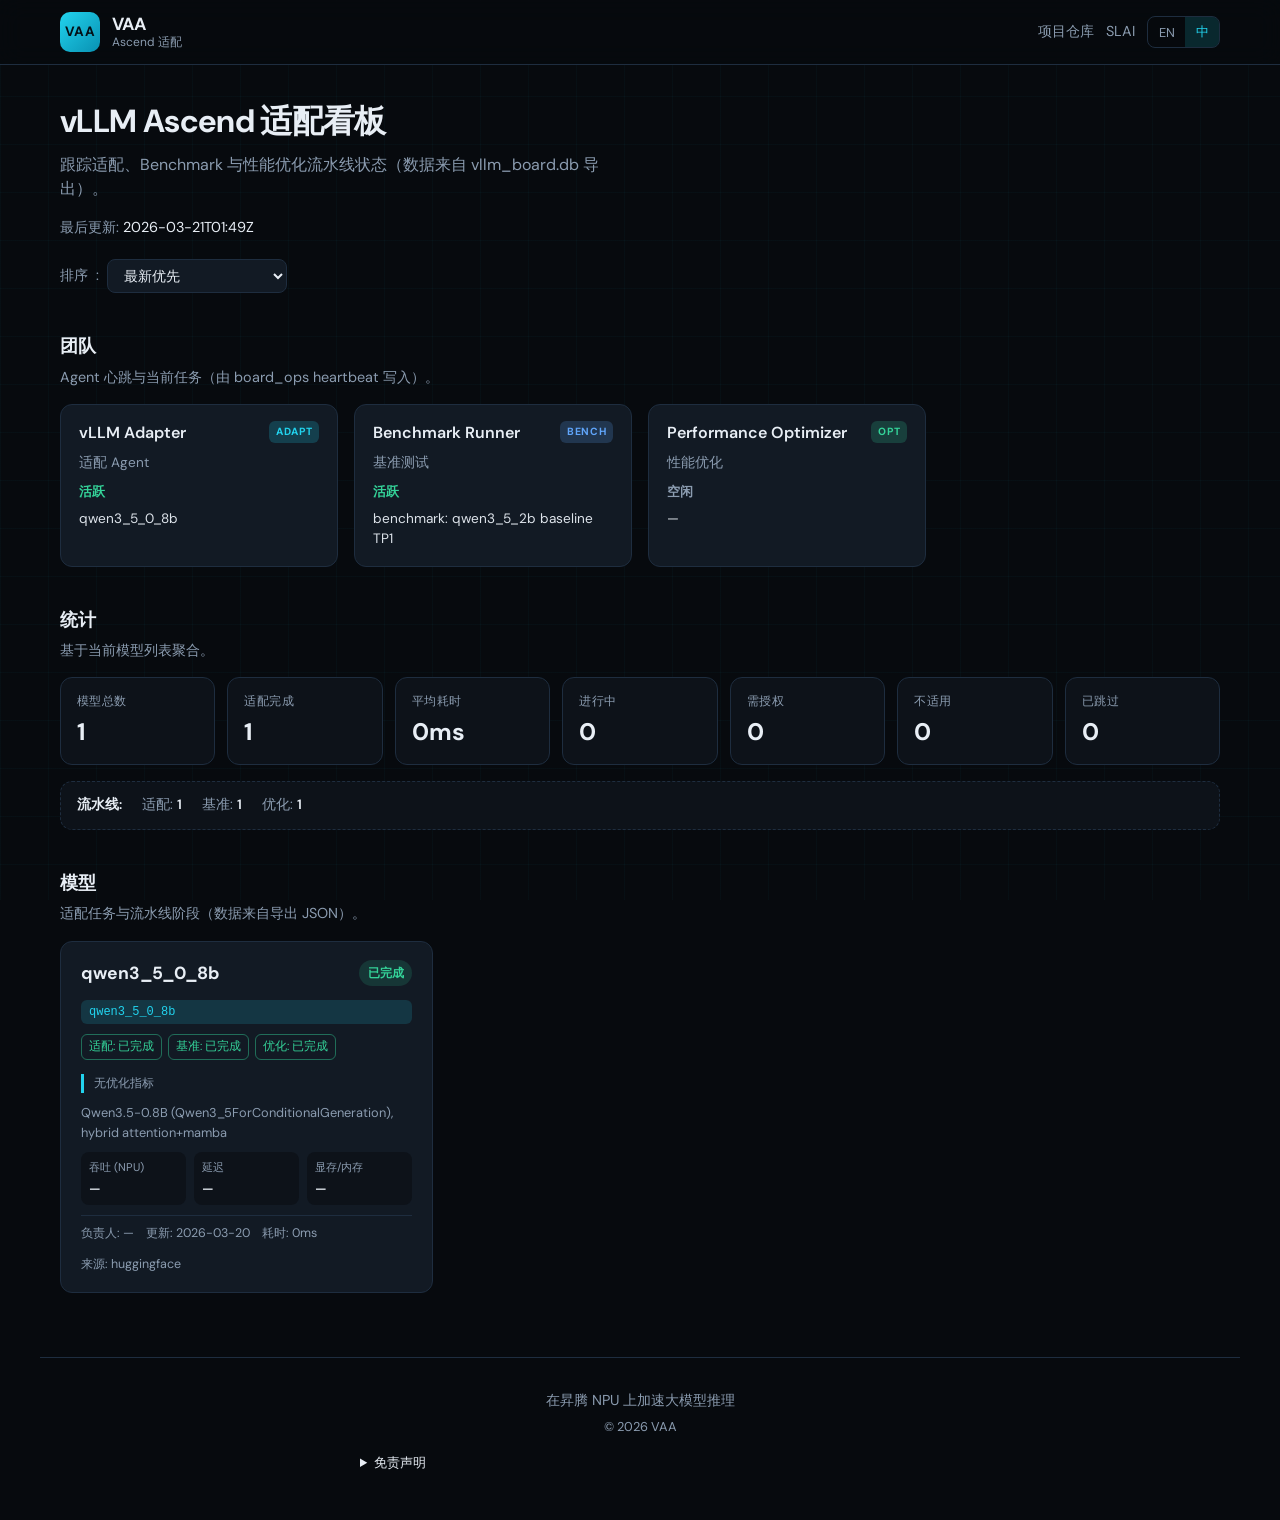
==== index.html @ a33df918 "Initial vllm-ascend-adapt-dashboard (GitHub Pages ready) Made-with: Cursor" ====
<!DOCTYPE html>
<html lang="zh-CN">
<head>
  <meta charset="UTF-8" />
  <meta name="viewport" content="width=device-width, initial-scale=1" />
  <title>VAA — vLLM Ascend Adaptation Board</title>
  <link rel="preconnect" href="https://fonts.googleapis.com" />
  <link rel="preconnect" href="https://fonts.gstatic.com" crossorigin />
  <link href="https://fonts.googleapis.com/css2?family=DM+Sans:ital,opsz,wght@0,9..40,400;0,9..40,600;0,9..40,700;1,9..40,400&display=swap" rel="stylesheet" />
  <link rel="stylesheet" href="css/dashboard.css" />
</head>
<body>
  <div class="bg-grid" aria-hidden="true"></div>
  <header class="site-header">
    <div class="header-inner">
      <a class="brand" href="#">
        <span class="brand-mark">VAA</span>
        <span class="brand-text">
          <span class="brand-title" data-i18n="brandTitle">VAA</span>
          <span class="brand-sub" data-i18n="brandSub">Ascend Adaptation</span>
        </span>
      </a>
      <nav class="nav">
        <a id="linkProject" class="nav-link" href="#" target="_blank" rel="noopener" data-i18n="officialWebsite">项目仓库</a>
        <a id="linkReference" class="nav-link" href="https://chongweiliu.github.io/slai-ascend-auto-adapt/dashboard/" target="_blank" rel="noopener">SLAI</a>
        <div class="lang-toggle" role="group" aria-label="Language">
          <button type="button" class="lang-btn" data-lang="en">EN</button>
          <button type="button" class="lang-btn active" data-lang="zh">中</button>
        </div>
      </nav>
    </div>
  </header>

  <main class="main">
    <section class="hero">
      <h1 data-i18n="headerTitle">vLLM Ascend 适配看板</h1>
      <p class="hero-desc" data-i18n="headerDesc">跟踪适配、Benchmark 与性能优化流水线状态（数据来自 vllm_board.db 导出）。</p>
      <p class="meta-line">
        <span data-i18n="lastUpdated">最后更新</span>:
        <time id="lastUpdated">—</time>
      </p>
      <div class="toolbar">
        <label class="sort-label">
          <span data-i18n="sortLabel">排序</span>:
          <select id="sortSelect" class="sort-select">
            <option value="newest" data-i18n="sortNewestFirst">最新优先</option>
            <option value="oldest" data-i18n="sortOldestFirst">最旧优先</option>
            <option value="nameAz" data-i18n="sortNameAz">名称 A–Z</option>
            <option value="nameZa" data-i18n="sortNameZa">名称 Z–A</option>
            <option value="status" data-i18n="sortByStatus">按适配状态</option>
            <option value="durLong" data-i18n="sortDurationLongest">耗时最长</option>
            <option value="durShort" data-i18n="sortDurationShortest">耗时最短</option>
          </select>
        </label>
      </div>
    </section>

    <section class="panel" aria-labelledby="teamTitle">
      <h2 id="teamTitle" data-i18n="teamTitle">团队</h2>
      <p class="panel-desc" data-i18n="teamDesc">Agent 心跳与当前任务（由 board_ops heartbeat 写入）。</p>
      <div id="teamGrid" class="team-grid"></div>
      <p id="noAgents" class="empty-hint hidden" data-i18n="noActiveAgents">暂无 Agent 记录</p>
    </section>

    <section class="panel" aria-labelledby="statsTitle">
      <h2 id="statsTitle" data-i18n="statsTitle">统计</h2>
      <p class="panel-desc" data-i18n="statsDesc">基于当前模型列表聚合。</p>
      <div id="statsGrid" class="stats-grid"></div>
      <div class="legend" id="pipelineLegend"></div>
    </section>

    <section class="panel models-section" aria-labelledby="modelsTitle">
      <h2 id="modelsTitle" data-i18n="modelsHeading">模型</h2>
      <p class="panel-desc" data-i18n="modelsDesc">适配任务与流水线阶段（数据来自导出 JSON）。</p>
      <div id="modelsGrid" class="models-grid"></div>
      <p id="loading" class="loading" data-i18n="loading">加载中…</p>
      <p id="noResults" class="empty-hint hidden" data-i18n="noResults">无模型数据</p>
      <div id="pager" class="pager hidden">
        <button type="button" id="prevPage" class="btn-ghost" data-i18n="prevPage">上一页</button>
        <span id="pageIndicator" class="page-indicator">1 / 1</span>
        <button type="button" id="nextPage" class="btn-ghost" data-i18n="nextPage">下一页</button>
      </div>
    </section>
  </main>

  <footer class="site-footer">
    <p class="footer-tagline" data-i18n="footerTagline">在昇腾 NPU 上加速大模型推理</p>
    <p class="footer-copy">© <span id="year"></span> VAA</p>
    <details class="disclaimer">
      <summary data-i18n="disclaimerTitle">免责声明</summary>
      <p data-i18n="disclaimer">本看板为开发协作状态展示，指标与日志请以实际评测与仓库文档为准。</p>
    </details>
  </footer>

  <script src="js/dashboard.js" type="module"></script>
</body>
</html>
---- css/dashboard.css ----
/* VAA Dashboard — inspired by SLAI Ascend board, dark Ascend-friendly theme */
:root {
  --bg: #070a0e;
  --bg-elevated: #0d1219;
  --surface: #121a24;
  --border: #1e2d3f;
  --text: #e8eef5;
  --muted: #8b9cb0;
  --accent: #22d3ee;
  --accent-dim: rgba(34, 211, 238, 0.15);
  --success: #34d399;
  --warning: #fbbf24;
  --danger: #f87171;
  --info: #60a5fa;
  --radius: 12px;
  --font: "DM Sans", system-ui, -apple-system, sans-serif;
}

*,
*::before,
*::after {
  box-sizing: border-box;
}

html {
  scroll-behavior: smooth;
}

body {
  margin: 0;
  min-height: 100vh;
  font-family: var(--font);
  background: var(--bg);
  color: var(--text);
  line-height: 1.5;
}

.bg-grid {
  position: fixed;
  inset: 0;
  background-image:
    linear-gradient(rgba(34, 211, 238, 0.03) 1px, transparent 1px),
    linear-gradient(90deg, rgba(34, 211, 238, 0.03) 1px, transparent 1px);
  background-size: 48px 48px;
  pointer-events: none;
  z-index: 0;
}

.site-header {
  position: sticky;
  top: 0;
  z-index: 20;
  border-bottom: 1px solid var(--border);
  background: rgba(7, 10, 14, 0.85);
  backdrop-filter: blur(12px);
}

.header-inner {
  max-width: 1200px;
  margin: 0 auto;
  padding: 0.75rem 1.25rem;
  display: flex;
  align-items: center;
  justify-content: space-between;
  gap: 1rem;
}

.brand {
  display: flex;
  align-items: center;
  gap: 0.75rem;
  text-decoration: none;
  color: inherit;
}

.brand-mark {
  display: flex;
  align-items: center;
  justify-content: center;
  width: 40px;
  height: 40px;
  border-radius: 10px;
  background: linear-gradient(135deg, var(--accent), #0891b2);
  color: #041016;
  font-weight: 700;
  font-size: 0.85rem;
  letter-spacing: 0.04em;
}

.brand-text {
  display: flex;
  flex-direction: column;
  line-height: 1.2;
}

.brand-title {
  font-weight: 700;
  font-size: 1.1rem;
}

.brand-sub {
  font-size: 0.75rem;
  color: var(--muted);
}

.nav {
  display: flex;
  align-items: center;
  gap: 0.75rem;
  flex-wrap: wrap;
}

.nav-link {
  color: var(--muted);
  text-decoration: none;
  font-size: 0.9rem;
  transition: color 0.15s;
}

.nav-link:hover {
  color: var(--accent);
}

.lang-toggle {
  display: inline-flex;
  border: 1px solid var(--border);
  border-radius: 8px;
  overflow: hidden;
}

.lang-btn {
  background: transparent;
  border: none;
  color: var(--muted);
  padding: 0.35rem 0.65rem;
  font-family: inherit;
  font-size: 0.8rem;
  cursor: pointer;
  transition: background 0.15s, color 0.15s;
}

.lang-btn:hover {
  color: var(--text);
}

.lang-btn.active {
  background: var(--accent-dim);
  color: var(--accent);
}

.main {
  position: relative;
  z-index: 1;
  max-width: 1200px;
  margin: 0 auto;
  padding: 2rem 1.25rem 4rem;
}

.hero h1 {
  margin: 0 0 0.5rem;
  font-size: clamp(1.5rem, 4vw, 2rem);
  font-weight: 700;
  letter-spacing: -0.02em;
}

.hero-desc {
  margin: 0 0 1rem;
  color: var(--muted);
  max-width: 52ch;
}

.meta-line {
  margin: 0 0 1.25rem;
  font-size: 0.9rem;
  color: var(--muted);
}

.meta-line time {
  color: var(--text);
}

.toolbar {
  display: flex;
  flex-wrap: wrap;
  gap: 1rem;
  align-items: center;
}

.sort-label {
  display: inline-flex;
  align-items: center;
  gap: 0.5rem;
  font-size: 0.9rem;
  color: var(--muted);
}

.sort-select {
  background: var(--surface);
  border: 1px solid var(--border);
  color: var(--text);
  padding: 0.4rem 0.75rem;
  border-radius: 8px;
  font-family: inherit;
  font-size: 0.9rem;
  min-width: 180px;
}

.panel {
  margin-top: 2.5rem;
}

.panel h2 {
  margin: 0 0 0.35rem;
  font-size: 1.15rem;
}

.panel-desc {
  margin: 0 0 1rem;
  font-size: 0.9rem;
  color: var(--muted);
}

.team-grid {
  display: grid;
  grid-template-columns: repeat(auto-fill, minmax(240px, 1fr));
  gap: 1rem;
}

.agent-card {
  background: var(--surface);
  border: 1px solid var(--border);
  border-radius: var(--radius);
  padding: 1rem 1.1rem;
  display: flex;
  flex-direction: column;
  gap: 0.5rem;
}

.agent-head {
  display: flex;
  align-items: flex-start;
  justify-content: space-between;
  gap: 0.5rem;
}

.agent-name {
  font-weight: 600;
  font-size: 1rem;
}

.badge {
  font-size: 0.65rem;
  font-weight: 700;
  letter-spacing: 0.06em;
  padding: 0.2rem 0.45rem;
  border-radius: 6px;
  text-transform: uppercase;
}

.badge-primary {
  background: rgba(34, 211, 238, 0.2);
  color: var(--accent);
}
.badge-info {
  background: rgba(96, 165, 250, 0.2);
  color: var(--info);
}
.badge-success {
  background: rgba(52, 211, 153, 0.2);
  color: var(--success);
}
.badge-warning {
  background: rgba(251, 191, 36, 0.2);
  color: var(--warning);
}
.badge-muted {
  background: rgba(139, 156, 176, 0.15);
  color: var(--muted);
}

.agent-role {
  font-size: 0.85rem;
  color: var(--muted);
}

.agent-status {
  font-size: 0.8rem;
  font-weight: 600;
}

.agent-status.active {
  color: var(--success);
}
.agent-status.idle {
  color: var(--muted);
}
.agent-status.offline {
  color: var(--danger);
}

.agent-task {
  font-size: 0.85rem;
  color: var(--text);
  word-break: break-word;
  opacity: 0.95;
}

.stats-grid {
  display: grid;
  grid-template-columns: repeat(auto-fill, minmax(140px, 1fr));
  gap: 0.75rem;
}

.stat-card {
  background: var(--bg-elevated);
  border: 1px solid var(--border);
  border-radius: var(--radius);
  padding: 0.85rem 1rem;
}

.stat-label {
  font-size: 0.75rem;
  color: var(--muted);
  text-transform: uppercase;
  letter-spacing: 0.04em;
}

.stat-value {
  font-size: 1.5rem;
  font-weight: 700;
  margin-top: 0.25rem;
}

.legend {
  margin-top: 1rem;
  padding: 0.85rem 1rem;
  background: var(--bg-elevated);
  border: 1px dashed var(--border);
  border-radius: var(--radius);
  font-size: 0.85rem;
  color: var(--muted);
  display: flex;
  flex-wrap: wrap;
  gap: 0.75rem 1.25rem;
}

.legend span strong {
  color: var(--text);
  font-weight: 600;
}

.models-grid {
  display: grid;
  grid-template-columns: repeat(auto-fill, minmax(320px, 1fr));
  gap: 1.25rem;
}

.model-card {
  background: var(--surface);
  border: 1px solid var(--border);
  border-radius: var(--radius);
  padding: 1.15rem 1.25rem;
  display: flex;
  flex-direction: column;
  gap: 0.65rem;
  transition: border-color 0.2s, box-shadow 0.2s;
}

.model-card:hover {
  border-color: rgba(34, 211, 238, 0.35);
  box-shadow: 0 8px 32px rgba(0, 0, 0, 0.35);
}

.model-title-row {
  display: flex;
  align-items: flex-start;
  justify-content: space-between;
  gap: 0.75rem;
}

.model-title {
  font-size: 1.1rem;
  font-weight: 700;
  margin: 0;
  word-break: break-word;
}

.model-org {
  font-size: 0.8rem;
  color: var(--muted);
  margin: 0.15rem 0 0;
}

.path-pill {
  display: inline-block;
  font-size: 0.75rem;
  font-family: ui-monospace, SFMono-Regular, Menlo, monospace;
  color: var(--accent);
  background: var(--accent-dim);
  padding: 0.2rem 0.5rem;
  border-radius: 6px;
  max-width: 100%;
  overflow: hidden;
  text-overflow: ellipsis;
}

.status-row {
  display: flex;
  flex-wrap: wrap;
  gap: 0.5rem;
  align-items: center;
}

.status-pill {
  font-size: 0.75rem;
  font-weight: 600;
  padding: 0.25rem 0.55rem;
  border-radius: 999px;
  white-space: nowrap;
}

.status-pill.ok {
  background: rgba(52, 211, 153, 0.15);
  color: var(--success);
}

.status-pill.run {
  background: rgba(251, 191, 36, 0.15);
  color: var(--warning);
}

.status-pill.pend {
  background: rgba(96, 165, 250, 0.12);
  color: var(--info);
}

.status-pill.warn {
  background: rgba(248, 113, 113, 0.12);
  color: var(--danger);
}

.status-pill.muted {
  background: rgba(139, 156, 176, 0.12);
  color: var(--muted);
}

.pipeline-row {
  display: flex;
  flex-wrap: wrap;
  gap: 0.35rem;
  font-size: 0.72rem;
}

.pipe {
  padding: 0.2rem 0.45rem;
  border-radius: 6px;
  border: 1px solid var(--border);
  color: var(--muted);
}

.pipe.done {
  border-color: rgba(52, 211, 153, 0.45);
  color: var(--success);
}

.pipe.run {
  border-color: rgba(251, 191, 36, 0.55);
  color: var(--warning);
}

.pipe.skip {
  opacity: 0.65;
}

.metrics-grid {
  display: grid;
  grid-template-columns: repeat(3, 1fr);
  gap: 0.5rem;
  font-size: 0.8rem;
}

.metric {
  background: var(--bg-elevated);
  border-radius: 8px;
  padding: 0.45rem 0.5rem;
}

.metric-label {
  color: var(--muted);
  font-size: 0.7rem;
}

.metric-value {
  font-weight: 600;
  margin-top: 0.15rem;
}

.opt-block {
  font-size: 0.78rem;
  color: var(--muted);
  border-left: 3px solid var(--accent);
  padding-left: 0.6rem;
  margin-top: 0.25rem;
}

.opt-block strong {
  color: var(--text);
}

.error-box {
  font-size: 0.8rem;
  color: var(--danger);
  background: rgba(248, 113, 113, 0.08);
  border-radius: 8px;
  padding: 0.5rem 0.6rem;
}

.model-footer {
  display: flex;
  flex-wrap: wrap;
  gap: 0.75rem;
  font-size: 0.78rem;
  color: var(--muted);
  margin-top: auto;
  padding-top: 0.5rem;
  border-top: 1px solid var(--border);
}

.model-footer a {
  color: var(--accent);
  text-decoration: none;
}

.model-footer a:hover {
  text-decoration: underline;
}

.loading {
  text-align: center;
  color: var(--muted);
  padding: 2rem;
}

.empty-hint {
  text-align: center;
  color: var(--muted);
  padding: 1rem;
}

.hidden {
  display: none !important;
}

.pager {
  display: flex;
  align-items: center;
  justify-content: center;
  gap: 1rem;
  margin-top: 1.5rem;
}

.btn-ghost {
  background: var(--surface);
  border: 1px solid var(--border);
  color: var(--text);
  padding: 0.45rem 1rem;
  border-radius: 8px;
  font-family: inherit;
  cursor: pointer;
  font-size: 0.9rem;
}

.btn-ghost:hover:not(:disabled) {
  border-color: var(--accent);
  color: var(--accent);
}

.btn-ghost:disabled {
  opacity: 0.4;
  cursor: not-allowed;
}

.page-indicator {
  font-size: 0.9rem;
  color: var(--muted);
}

.site-footer {
  position: relative;
  z-index: 1;
  max-width: 1200px;
  margin: 0 auto;
  padding: 2rem 1.25rem 3rem;
  border-top: 1px solid var(--border);
  text-align: center;
}

.footer-tagline {
  margin: 0 0 0.35rem;
  color: var(--muted);
  font-size: 0.9rem;
}

.footer-copy {
  margin: 0;
  font-size: 0.8rem;
  color: var(--muted);
}

.disclaimer {
  margin-top: 1rem;
  max-width: 560px;
  margin-left: auto;
  margin-right: auto;
  text-align: left;
  font-size: 0.8rem;
  color: var(--muted);
}

.disclaimer summary {
  cursor: pointer;
  color: var(--text);
}

.sr-only {
  position: absolute;
  width: 1px;
  height: 1px;
  padding: 0;
  margin: -1px;
  overflow: hidden;
  clip: rect(0, 0, 0, 0);
  border: 0;
}

@media (max-width: 520px) {
  .metrics-grid {
    grid-template-columns: 1fr;
  }
}
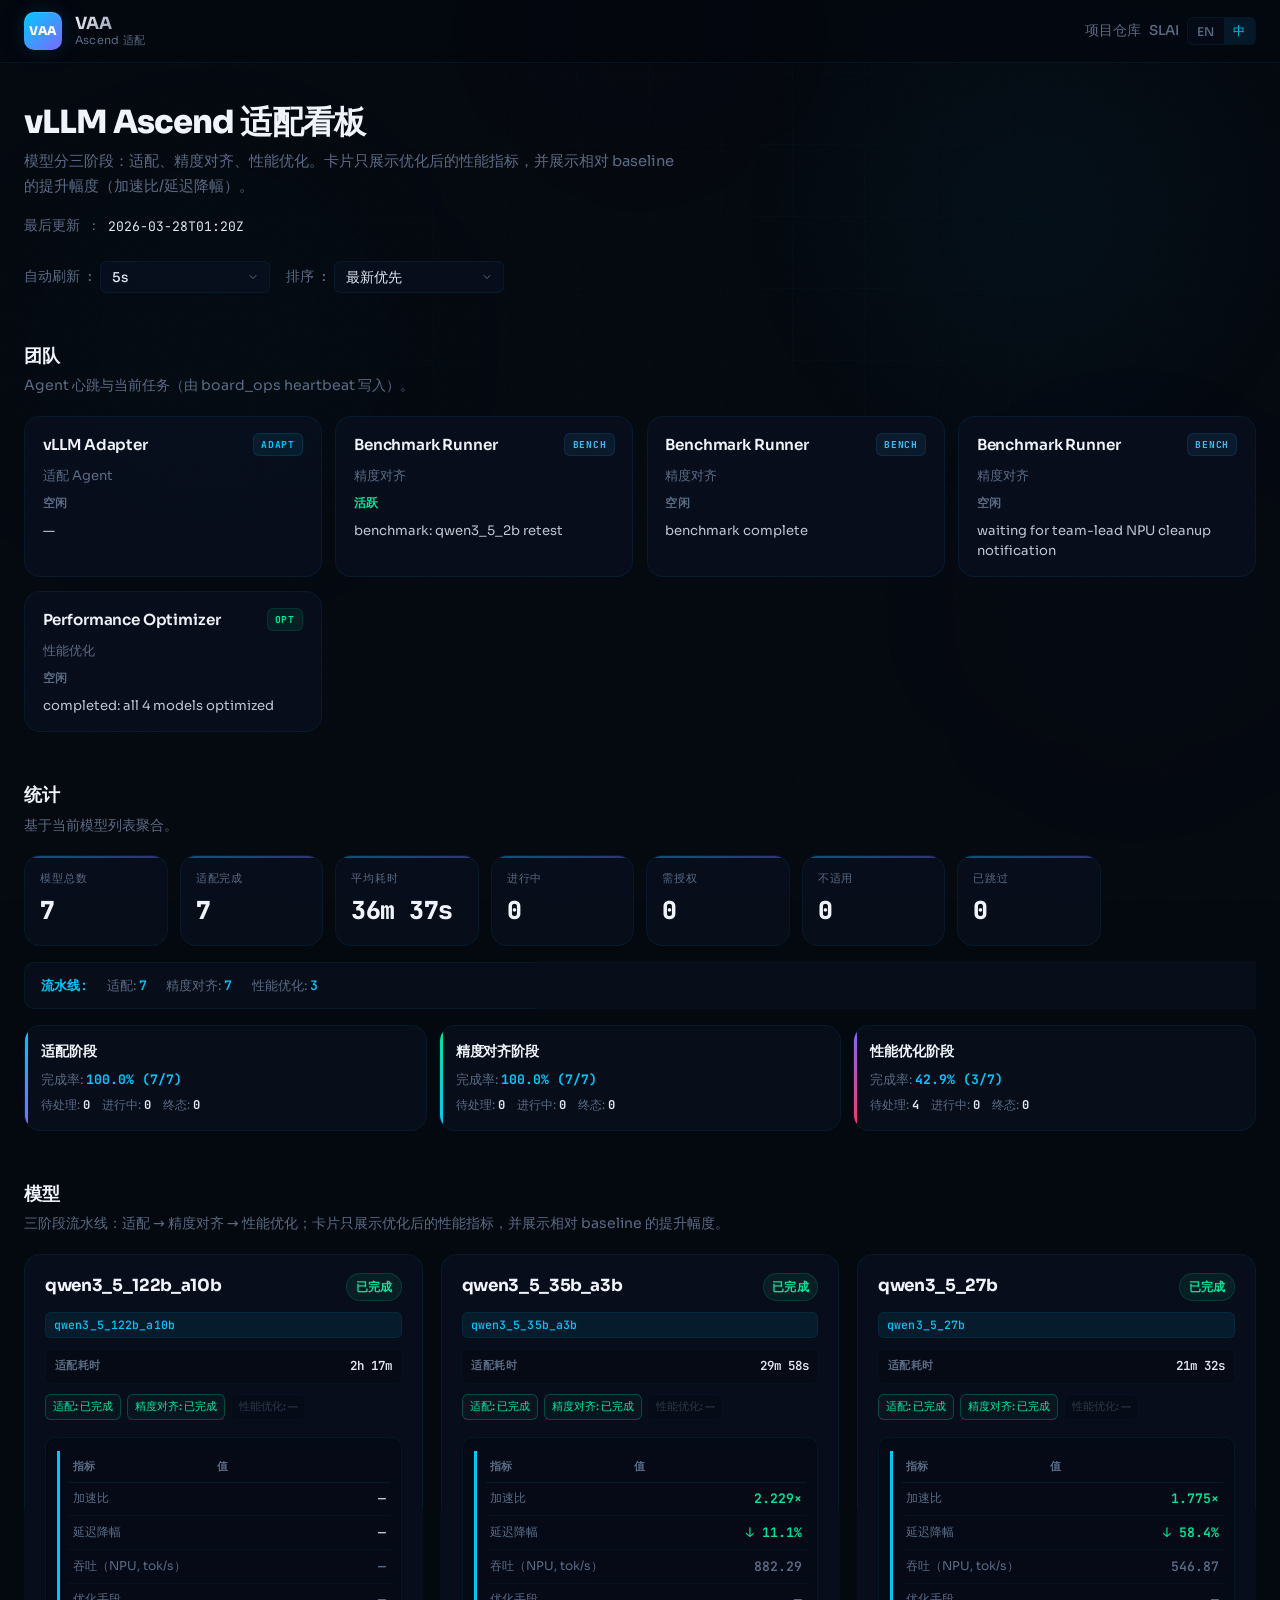
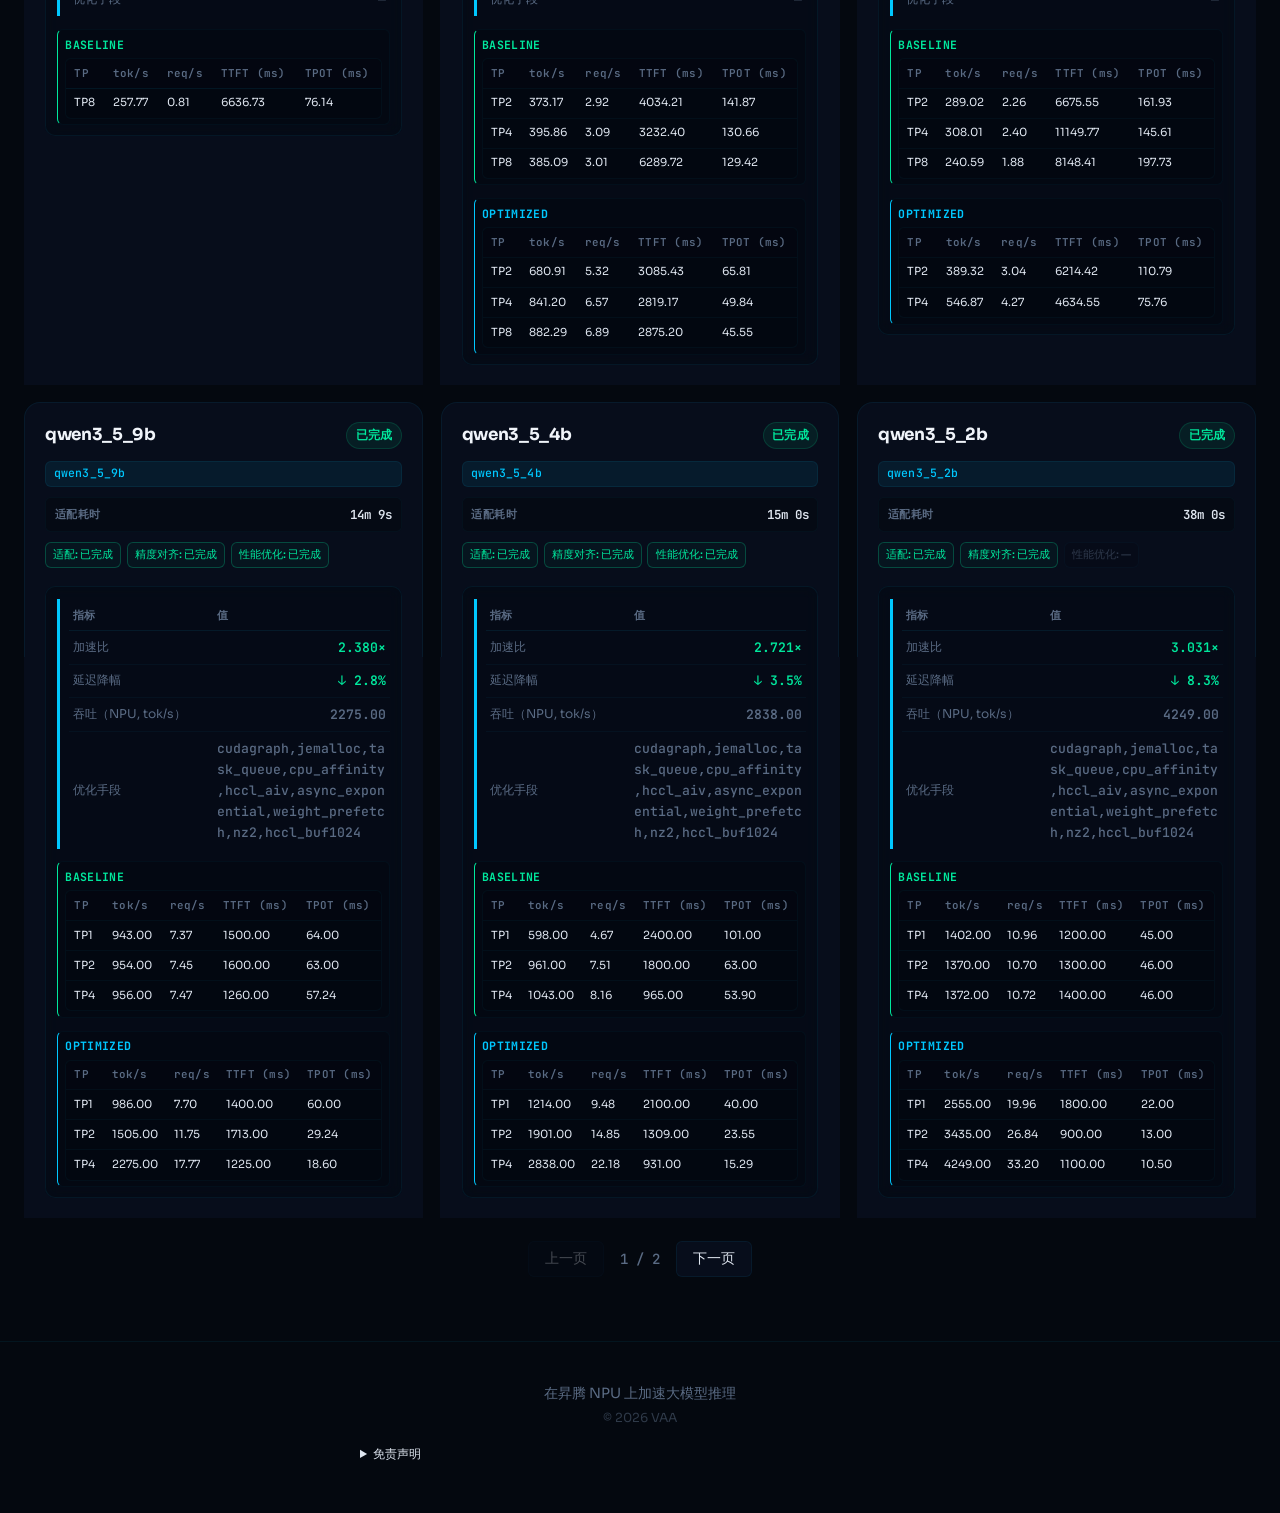
==== commit 622a08a3: "Dashboard: live server, UI fixes, GitHub Pages workflow, systemd deploy Made-with: Cursor" ====
--- a/index.html
+++ b/index.html
@@ -6,11 +6,13 @@
   <title>VAA — vLLM Ascend Adaptation Board</title>
   <link rel="preconnect" href="https://fonts.googleapis.com" />
   <link rel="preconnect" href="https://fonts.gstatic.com" crossorigin />
-  <link href="https://fonts.googleapis.com/css2?family=DM+Sans:ital,opsz,wght@0,9..40,400;0,9..40,600;0,9..40,700;1,9..40,400&display=swap" rel="stylesheet" />
-  <link rel="stylesheet" href="css/dashboard.css" />
+  <link href="https://fonts.googleapis.com/css2?family=Sora:wght@300;400;500;600;700;800&family=JetBrains+Mono:wght@400;500;600;700&display=swap" rel="stylesheet" />
+  <!-- ?v= 变更后强制浏览器拉取最新 JS/CSS，避免看不到界面更新 -->
+  <link rel="stylesheet" href="css/dashboard.css?v=14" />
 </head>
 <body>
   <div class="bg-grid" aria-hidden="true"></div>
+  <div class="noise-overlay" aria-hidden="true"></div>
   <header class="site-header">
     <div class="header-inner">
       <a class="brand" href="#">
@@ -31,15 +33,28 @@
     </div>
   </header>
 
-  <main class="main">
+  <a class="skip-link" href="#main">跳到主要内容</a>
+  <main class="main" id="main">
     <section class="hero">
       <h1 data-i18n="headerTitle">vLLM Ascend 适配看板</h1>
-      <p class="hero-desc" data-i18n="headerDesc">跟踪适配、Benchmark 与性能优化流水线状态（数据来自 vllm_board.db 导出）。</p>
+      <p class="hero-desc" data-i18n="headerDesc">模型分三阶段：适配、精度对齐、性能优化。卡片只展示优化后的性能指标，并展示相对 baseline 的提升幅度（加速比/延迟降幅）。</p>
       <p class="meta-line">
+        <span id="liveBadge" class="live-badge hidden" title="实时数据源">LIVE</span>
         <span data-i18n="lastUpdated">最后更新</span>:
         <time id="lastUpdated">—</time>
+        <span id="syncStatus" class="sync-status" aria-live="polite"></span>
       </p>
       <div class="toolbar">
+        <label class="sort-label">
+          <span data-i18n="livePollLabel">自动刷新</span>:
+          <select id="pollSelect" class="sort-select" title="轮询间隔（本地实时服务推荐开启）">
+            <option value="0" data-i18n="pollOff">关闭</option>
+            <option value="3">3s</option>
+            <option value="5" selected>5s</option>
+            <option value="10">10s</option>
+            <option value="30">30s</option>
+          </select>
+        </label>
         <label class="sort-label">
           <span data-i18n="sortLabel">排序</span>:
           <select id="sortSelect" class="sort-select">
@@ -67,11 +82,12 @@
       <p class="panel-desc" data-i18n="statsDesc">基于当前模型列表聚合。</p>
       <div id="statsGrid" class="stats-grid"></div>
       <div class="legend" id="pipelineLegend"></div>
+      <div id="stageStatsGrid" class="stage-stats-grid"></div>
     </section>
 
     <section class="panel models-section" aria-labelledby="modelsTitle">
       <h2 id="modelsTitle" data-i18n="modelsHeading">模型</h2>
-      <p class="panel-desc" data-i18n="modelsDesc">适配任务与流水线阶段（数据来自导出 JSON）。</p>
+      <p class="panel-desc" data-i18n="modelsDesc">三阶段流水线：适配 → 精度对齐 → 性能优化；卡片只展示优化后的性能指标，并展示相对 baseline 的提升幅度。</p>
       <div id="modelsGrid" class="models-grid"></div>
       <p id="loading" class="loading" data-i18n="loading">加载中…</p>
       <p id="noResults" class="empty-hint hidden" data-i18n="noResults">无模型数据</p>
@@ -92,6 +108,6 @@
     </details>
   </footer>
 
-  <script src="js/dashboard.js" type="module"></script>
+  <script src="js/dashboard.js?v=12" type="module"></script>
 </body>
 </html>
--- a/css/dashboard.css
+++ b/css/dashboard.css
@@ -1,21 +1,120 @@
-/* VAA Dashboard — inspired by SLAI Ascend board, dark Ascend-friendly theme */
+/* VAA Dashboard — Quantum Observatory · Refined dark command center */
+
+/* ── Design Tokens ── */
 :root {
-  --bg: #070a0e;
-  --bg-elevated: #0d1219;
-  --surface: #121a24;
-  --border: #1e2d3f;
-  --text: #e8eef5;
-  --muted: #8b9cb0;
-  --accent: #22d3ee;
-  --accent-dim: rgba(34, 211, 238, 0.15);
-  --success: #34d399;
-  --warning: #fbbf24;
-  --danger: #f87171;
-  --info: #60a5fa;
-  --radius: 12px;
-  --font: "DM Sans", system-ui, -apple-system, sans-serif;
-}
-
+  --bg: #04080f;
+  --bg-elevated: rgba(8, 15, 30, 0.75);
+  --surface: rgba(10, 18, 36, 0.6);
+  --surface-hover: rgba(14, 24, 48, 0.7);
+  --border: rgba(0, 195, 255, 0.07);
+  --border-hover: rgba(0, 195, 255, 0.16);
+  --border-subtle: rgba(0, 195, 255, 0.04);
+  --text: #dfe6f0;
+  --text-bright: #f0f4fa;
+  --muted: #5a6b84;
+  --accent: #00c8ff;
+  --accent-dim: rgba(0, 200, 255, 0.08);
+  --accent-glow: rgba(0, 200, 255, 0.2);
+  --violet: #7c6aff;
+  --violet-dim: rgba(124, 106, 255, 0.1);
+  --rose: #ff3366;
+  --rose-dim: rgba(255, 51, 102, 0.1);
+  --success: #00e89d;
+  --success-dim: rgba(0, 232, 157, 0.08);
+  --warning: #ffb020;
+  --warning-dim: rgba(255, 176, 32, 0.08);
+  --danger: #ff4466;
+  --danger-dim: rgba(255, 68, 102, 0.08);
+  --info: #38bdf8;
+  --radius: 16px;
+  --radius-sm: 10px;
+  --radius-xs: 6px;
+  --font: "Sora", system-ui, -apple-system, sans-serif;
+  --font-mono: "JetBrains Mono", ui-monospace, SFMono-Regular, Menlo, monospace;
+  --glass-blur: 20px;
+  --transition: 0.3s cubic-bezier(0.4, 0, 0.2, 1);
+  --transition-fast: 0.15s cubic-bezier(0.4, 0, 0.2, 1);
+}
+
+/* ── Keyframes ── */
+@keyframes fadeSlideUp {
+  from { opacity: 0; transform: translateY(20px); }
+  to { opacity: 1; transform: translateY(0); }
+}
+
+@keyframes fadeIn {
+  from { opacity: 0; }
+  to { opacity: 1; }
+}
+
+@keyframes pulseGlow {
+  0%, 100% {
+    opacity: 1;
+    box-shadow: 0 0 6px rgba(0, 200, 255, 0.4), 0 0 18px rgba(0, 200, 255, 0.08);
+  }
+  50% {
+    opacity: 0.85;
+    box-shadow: 0 0 10px rgba(0, 200, 255, 0.55), 0 0 24px rgba(0, 200, 255, 0.15);
+  }
+}
+
+@keyframes orbFloat {
+  0%, 100% { transform: translate(0, 0) scale(1); }
+  33% { transform: translate(30px, -40px) scale(1.05); }
+  66% { transform: translate(-20px, 20px) scale(0.95); }
+}
+
+@keyframes orbFloat2 {
+  0%, 100% { transform: translate(0, 0) scale(1); }
+  33% { transform: translate(-40px, 30px) scale(0.95); }
+  66% { transform: translate(25px, -35px) scale(1.05); }
+}
+
+@keyframes orbFloat3 {
+  0%, 100% { transform: translate(0, 0) scale(1); }
+  25% { transform: translate(50px, -20px) scale(1.08); }
+  75% { transform: translate(-30px, 40px) scale(0.92); }
+}
+
+@keyframes gradientShift {
+  0% { background-position: 0% 50%; }
+  50% { background-position: 100% 50%; }
+  100% { background-position: 0% 50%; }
+}
+
+@keyframes shimmer {
+  0% { background-position: -200% center; }
+  100% { background-position: 200% center; }
+}
+
+@keyframes spin {
+  to { transform: rotate(360deg); }
+}
+
+@keyframes subtlePulse {
+  0%, 100% { opacity: 0.6; }
+  50% { opacity: 1; }
+}
+
+@keyframes borderGlow {
+  0%, 100% { border-color: rgba(0, 200, 255, 0.07); }
+  50% { border-color: rgba(0, 200, 255, 0.18); }
+}
+
+/* ── Staggered reveal ── */
+.reveal-item {
+  opacity: 0;
+  transform: translateY(16px);
+  transition: opacity 0.5s cubic-bezier(0.4, 0, 0.2, 1),
+              transform 0.5s cubic-bezier(0.4, 0, 0.2, 1);
+}
+
+.reveal-item.visible {
+  opacity: 1;
+  transform: translateY(0);
+}
+
+/* ── Reset & Base ── */
 *,
 *::before,
 *::after {
@@ -32,33 +131,145 @@
   font-family: var(--font);
   background: var(--bg);
   color: var(--text);
-  line-height: 1.5;
-}
-
+  line-height: 1.6;
+  -webkit-font-smoothing: antialiased;
+  -moz-osx-font-smoothing: grayscale;
+  font-feature-settings: 'cv02', 'cv03', 'cv04', 'cv11';
+}
+
+/* ── Noise Overlay ── */
+.noise-overlay {
+  position: fixed;
+  inset: 0;
+  pointer-events: none;
+  z-index: 1;
+  opacity: 0.025;
+  background-image: url("data:image/svg+xml,%3Csvg viewBox='0 0 256 256' xmlns='http://www.w3.org/2000/svg'%3E%3Cfilter id='noise'%3E%3CfeTurbulence type='fractalNoise' baseFrequency='0.9' numOctaves='4' stitchTiles='stitch'/%3E%3C/filter%3E%3Crect width='100%25' height='100%25' filter='url(%23noise)'/%3E%3C/svg%3E");
+  background-repeat: repeat;
+  background-size: 256px 256px;
+}
+
+/* ── Animated Background ── */
 .bg-grid {
   position: fixed;
   inset: 0;
-  background-image:
-    linear-gradient(rgba(34, 211, 238, 0.03) 1px, transparent 1px),
-    linear-gradient(90deg, rgba(34, 211, 238, 0.03) 1px, transparent 1px);
-  background-size: 48px 48px;
   pointer-events: none;
   z-index: 0;
-}
-
+  overflow: hidden;
+}
+
+.bg-grid::before {
+  content: "";
+  position: absolute;
+  inset: 0;
+  background-image:
+    linear-gradient(rgba(0, 200, 255, 0.014) 1px, transparent 1px),
+    linear-gradient(90deg, rgba(0, 200, 255, 0.014) 1px, transparent 1px);
+  background-size: 72px 72px;
+  mask-image: radial-gradient(ellipse at 50% 30%, black 20%, transparent 70%);
+  -webkit-mask-image: radial-gradient(ellipse at 50% 30%, black 20%, transparent 70%);
+}
+
+.bg-grid::after {
+  content: "";
+  position: absolute;
+  top: -15%;
+  right: -8%;
+  width: 700px;
+  height: 700px;
+  border-radius: 50%;
+  background: radial-gradient(circle, rgba(0, 200, 255, 0.04) 0%, transparent 60%);
+  animation: orbFloat 30s ease-in-out infinite;
+}
+
+/* ── Ambient Orbs ── */
+body::before,
+body::after {
+  content: "";
+  position: fixed;
+  border-radius: 50%;
+  pointer-events: none;
+  z-index: 0;
+  filter: blur(100px);
+}
+
+body::before {
+  top: 8%;
+  left: -5%;
+  width: 550px;
+  height: 550px;
+  background: radial-gradient(circle, rgba(0, 200, 255, 0.035) 0%, transparent 60%);
+  animation: orbFloat 35s ease-in-out infinite;
+}
+
+body::after {
+  bottom: 5%;
+  right: -8%;
+  width: 500px;
+  height: 500px;
+  background: radial-gradient(circle, rgba(124, 106, 255, 0.025) 0%, transparent 60%);
+  animation: orbFloat2 32s ease-in-out infinite;
+}
+
+/* Third orb via bg-grid sibling */
+.site-header::before {
+  content: "";
+  position: fixed;
+  top: 50%;
+  left: 50%;
+  width: 400px;
+  height: 400px;
+  border-radius: 50%;
+  background: radial-gradient(circle, rgba(255, 51, 102, 0.015) 0%, transparent 65%);
+  transform: translate(-50%, -50%);
+  pointer-events: none;
+  z-index: 0;
+  animation: orbFloat3 28s ease-in-out infinite;
+  filter: blur(80px);
+}
+
+/* ── Focus ── */
+:focus-visible {
+  outline: 2px solid var(--accent);
+  outline-offset: 2px;
+  border-radius: var(--radius-xs);
+}
+
+.skip-link {
+  position: absolute;
+  top: -100px;
+  left: 16px;
+  z-index: 9999;
+  background: var(--surface);
+  backdrop-filter: blur(var(--glass-blur));
+  -webkit-backdrop-filter: blur(var(--glass-blur));
+  color: var(--text);
+  border: 1px solid var(--border);
+  padding: 0.6rem 0.9rem;
+  border-radius: var(--radius-sm);
+  text-decoration: none;
+  font-family: var(--font);
+}
+
+.skip-link:focus-visible {
+  top: 16px;
+}
+
+/* ── Header ── */
 .site-header {
   position: sticky;
   top: 0;
   z-index: 20;
   border-bottom: 1px solid var(--border);
-  background: rgba(7, 10, 14, 0.85);
-  backdrop-filter: blur(12px);
+  background: rgba(4, 8, 15, 0.85);
+  backdrop-filter: blur(24px) saturate(1.5);
+  -webkit-backdrop-filter: blur(24px) saturate(1.5);
 }
 
 .header-inner {
-  max-width: 1200px;
+  max-width: 1280px;
   margin: 0 auto;
-  padding: 0.75rem 1.25rem;
+  padding: 0.75rem 1.5rem;
   display: flex;
   align-items: center;
   justify-content: space-between;
@@ -68,23 +279,34 @@
 .brand {
   display: flex;
   align-items: center;
-  gap: 0.75rem;
+  gap: 0.8rem;
   text-decoration: none;
   color: inherit;
+  transition: opacity var(--transition-fast);
+}
+
+.brand:hover {
+  opacity: 0.9;
 }
 
 .brand-mark {
   display: flex;
   align-items: center;
   justify-content: center;
-  width: 40px;
-  height: 40px;
-  border-radius: 10px;
-  background: linear-gradient(135deg, var(--accent), #0891b2);
-  color: #041016;
-  font-weight: 700;
-  font-size: 0.85rem;
-  letter-spacing: 0.04em;
+  width: 38px;
+  height: 38px;
+  border-radius: var(--radius-sm);
+  background: linear-gradient(135deg, #00c8ff 0%, #7c6aff 50%, #ff3366 100%);
+  background-size: 200% 200%;
+  animation: gradientShift 8s ease infinite;
+  color: #fff;
+  font-weight: 800;
+  font-size: 0.75rem;
+  letter-spacing: 0.08em;
+  box-shadow:
+    0 0 20px rgba(0, 200, 255, 0.12),
+    0 0 40px rgba(124, 106, 255, 0.06),
+    inset 0 1px 0 rgba(255, 255, 255, 0.15);
 }
 
 .brand-text {
@@ -95,48 +317,75 @@
 
 .brand-title {
   font-weight: 700;
-  font-size: 1.1rem;
+  font-size: 1.05rem;
+  background: linear-gradient(135deg, var(--text-bright) 0%, var(--muted) 100%);
+  -webkit-background-clip: text;
+  -webkit-text-fill-color: transparent;
+  background-clip: text;
 }
 
 .brand-sub {
-  font-size: 0.75rem;
-  color: var(--muted);
+  font-size: 0.7rem;
+  color: var(--muted);
+  font-weight: 400;
+  letter-spacing: 0.03em;
 }
 
 .nav {
   display: flex;
   align-items: center;
-  gap: 0.75rem;
+  gap: 0.5rem;
   flex-wrap: wrap;
 }
 
 .nav-link {
   color: var(--muted);
   text-decoration: none;
-  font-size: 0.9rem;
-  transition: color 0.15s;
+  font-size: 0.85rem;
+  font-weight: 500;
+  transition: color var(--transition-fast);
+  position: relative;
+  padding: 0.3rem 0;
+}
+
+.nav-link::after {
+  content: "";
+  position: absolute;
+  bottom: 0;
+  left: 0;
+  width: 0;
+  height: 1.5px;
+  background: linear-gradient(90deg, var(--accent), var(--violet));
+  transition: width var(--transition);
+  border-radius: 1px;
 }
 
 .nav-link:hover {
-  color: var(--accent);
+  color: var(--text-bright);
+}
+
+.nav-link:hover::after {
+  width: 100%;
 }
 
 .lang-toggle {
   display: inline-flex;
   border: 1px solid var(--border);
-  border-radius: 8px;
+  border-radius: var(--radius-xs);
   overflow: hidden;
+  background: rgba(8, 15, 30, 0.5);
 }
 
 .lang-btn {
   background: transparent;
   border: none;
   color: var(--muted);
-  padding: 0.35rem 0.65rem;
-  font-family: inherit;
-  font-size: 0.8rem;
+  padding: 0.3rem 0.6rem;
+  font-family: var(--font);
+  font-size: 0.75rem;
+  font-weight: 500;
   cursor: pointer;
-  transition: background 0.15s, color 0.15s;
+  transition: background var(--transition-fast), color var(--transition-fast);
 }
 
 .lang-btn:hover {
@@ -148,37 +397,83 @@
   color: var(--accent);
 }
 
+/* ── Main Content ── */
 .main {
   position: relative;
-  z-index: 1;
-  max-width: 1200px;
+  z-index: 2;
+  max-width: 1280px;
   margin: 0 auto;
-  padding: 2rem 1.25rem 4rem;
-}
-
+  padding: 2.5rem 1.5rem 4rem;
+  animation: fadeSlideUp 0.7s cubic-bezier(0.4, 0, 0.2, 1);
+}
+
+/* ── Hero ── */
 .hero h1 {
   margin: 0 0 0.5rem;
-  font-size: clamp(1.5rem, 4vw, 2rem);
-  font-weight: 700;
-  letter-spacing: -0.02em;
+  font-size: clamp(1.5rem, 3.5vw, 2rem);
+  font-weight: 800;
+  letter-spacing: -0.03em;
+  background: linear-gradient(135deg, var(--text-bright) 20%, var(--accent) 60%, var(--violet) 100%);
+  background-size: 200% 200%;
+  animation: gradientShift 12s ease infinite;
+  -webkit-background-clip: text;
+  -webkit-text-fill-color: transparent;
+  background-clip: text;
+  line-height: 1.2;
 }
 
 .hero-desc {
   margin: 0 0 1rem;
   color: var(--muted);
-  max-width: 52ch;
+  max-width: 60ch;
+  line-height: 1.7;
+  font-size: 0.92rem;
+  font-weight: 400;
 }
 
 .meta-line {
-  margin: 0 0 1.25rem;
-  font-size: 0.9rem;
-  color: var(--muted);
+  margin: 0 0 1.5rem;
+  font-size: 0.85rem;
+  color: var(--muted);
+  display: flex;
+  flex-wrap: wrap;
+  align-items: center;
+  gap: 0.5rem 0.75rem;
+  font-weight: 400;
 }
 
 .meta-line time {
   color: var(--text);
-}
-
+  font-variant-numeric: tabular-nums;
+  font-family: var(--font-mono);
+  font-size: 0.82rem;
+}
+
+/* ── Live Badge ── */
+.live-badge {
+  font-size: 0.6rem;
+  font-weight: 700;
+  letter-spacing: 0.14em;
+  padding: 0.18rem 0.5rem;
+  border-radius: var(--radius-xs);
+  background: linear-gradient(135deg, rgba(0, 200, 255, 0.15), rgba(0, 232, 157, 0.15));
+  color: var(--accent);
+  border: 1px solid rgba(0, 200, 255, 0.3);
+  animation: pulseGlow 2.5s ease-in-out infinite;
+  font-family: var(--font-mono);
+}
+
+.sync-status {
+  font-size: 0.78rem;
+  min-height: 1.2em;
+  font-weight: 500;
+}
+
+.sync-status.is-error {
+  color: var(--danger);
+}
+
+/* ── Toolbar ── */
 .toolbar {
   display: flex;
   flex-wrap: wrap;
@@ -190,50 +485,114 @@
   display: inline-flex;
   align-items: center;
   gap: 0.5rem;
-  font-size: 0.9rem;
-  color: var(--muted);
+  font-size: 0.85rem;
+  color: var(--muted);
+  font-weight: 500;
 }
 
 .sort-select {
   background: var(--surface);
+  backdrop-filter: blur(12px);
+  -webkit-backdrop-filter: blur(12px);
   border: 1px solid var(--border);
   color: var(--text);
-  padding: 0.4rem 0.75rem;
-  border-radius: 8px;
-  font-family: inherit;
-  font-size: 0.9rem;
-  min-width: 180px;
-}
-
+  padding: 0.4rem 0.7rem;
+  border-radius: var(--radius-xs);
+  font-family: var(--font);
+  font-size: 0.85rem;
+  font-weight: 500;
+  min-width: 170px;
+  transition: border-color var(--transition), box-shadow var(--transition);
+  -webkit-appearance: none;
+  appearance: none;
+  background-image: url("data:image/svg+xml,%3Csvg xmlns='http://www.w3.org/2000/svg' width='12' height='12' viewBox='0 0 24 24' fill='none' stroke='%235a6b84' stroke-width='2' stroke-linecap='round' stroke-linejoin='round'%3E%3Cpath d='m6 9 6 6 6-6'/%3E%3C/svg%3E");
+  background-repeat: no-repeat;
+  background-position: right 0.6rem center;
+  padding-right: 2rem;
+}
+
+.sort-select:hover {
+  border-color: var(--border-hover);
+}
+
+.sort-select:focus {
+  outline: none;
+  border-color: var(--accent);
+  box-shadow: 0 0 0 3px var(--accent-dim), 0 0 20px rgba(0, 200, 255, 0.06);
+}
+
+.sort-select option {
+  background: #0c1428;
+  color: var(--text);
+}
+
+/* ── Panels ── */
 .panel {
-  margin-top: 2.5rem;
+  margin-top: 3rem;
+  animation: fadeSlideUp 0.7s ease-out both;
 }
 
 .panel h2 {
-  margin: 0 0 0.35rem;
+  margin: 0 0 0.25rem;
   font-size: 1.15rem;
+  font-weight: 700;
+  letter-spacing: -0.02em;
+  color: var(--text-bright);
 }
 
 .panel-desc {
-  margin: 0 0 1rem;
-  font-size: 0.9rem;
-  color: var(--muted);
-}
-
+  margin: 0 0 1.2rem;
+  font-size: 0.88rem;
+  color: var(--muted);
+  line-height: 1.6;
+  font-weight: 400;
+}
+
+/* ── Agent Cards ── */
 .team-grid {
   display: grid;
-  grid-template-columns: repeat(auto-fill, minmax(240px, 1fr));
-  gap: 1rem;
+  grid-template-columns: repeat(auto-fill, minmax(250px, 1fr));
+  gap: 0.85rem;
 }
 
 .agent-card {
   background: var(--surface);
+  backdrop-filter: blur(var(--glass-blur));
+  -webkit-backdrop-filter: blur(var(--glass-blur));
   border: 1px solid var(--border);
   border-radius: var(--radius);
   padding: 1rem 1.1rem;
   display: flex;
   flex-direction: column;
   gap: 0.5rem;
+  transition: border-color var(--transition), box-shadow var(--transition), transform var(--transition), background var(--transition);
+  position: relative;
+  overflow: hidden;
+}
+
+.agent-card::before {
+  content: "";
+  position: absolute;
+  top: 0;
+  left: 0;
+  right: 0;
+  height: 1.5px;
+  background: linear-gradient(90deg, var(--accent), var(--violet), transparent);
+  opacity: 0;
+  transition: opacity var(--transition);
+}
+
+.agent-card:hover {
+  border-color: var(--border-hover);
+  background: var(--surface-hover);
+  box-shadow:
+    0 4px 24px rgba(0, 0, 0, 0.25),
+    0 0 40px rgba(0, 200, 255, 0.02);
+  transform: translateY(-2px);
+}
+
+.agent-card:hover::before {
+  opacity: 1;
 }
 
 .agent-head {
@@ -245,130 +604,290 @@
 
 .agent-name {
   font-weight: 600;
-  font-size: 1rem;
-}
-
+  font-size: 0.95rem;
+  color: var(--text-bright);
+  letter-spacing: -0.01em;
+}
+
+/* ── Badges ── */
 .badge {
-  font-size: 0.65rem;
+  font-size: 0.6rem;
   font-weight: 700;
-  letter-spacing: 0.06em;
-  padding: 0.2rem 0.45rem;
-  border-radius: 6px;
+  letter-spacing: 0.08em;
+  padding: 0.18rem 0.45rem;
+  border-radius: var(--radius-xs);
   text-transform: uppercase;
+  font-family: var(--font-mono);
 }
 
 .badge-primary {
-  background: rgba(34, 211, 238, 0.2);
+  background: var(--accent-dim);
   color: var(--accent);
-}
+  border: 1px solid rgba(0, 200, 255, 0.12);
+}
+
 .badge-info {
-  background: rgba(96, 165, 250, 0.2);
+  background: rgba(56, 189, 248, 0.08);
   color: var(--info);
-}
+  border: 1px solid rgba(56, 189, 248, 0.1);
+}
+
 .badge-success {
-  background: rgba(52, 211, 153, 0.2);
+  background: var(--success-dim);
   color: var(--success);
-}
+  border: 1px solid rgba(0, 232, 157, 0.1);
+}
+
 .badge-warning {
-  background: rgba(251, 191, 36, 0.2);
+  background: var(--warning-dim);
   color: var(--warning);
-}
+  border: 1px solid rgba(255, 176, 32, 0.1);
+}
+
 .badge-muted {
-  background: rgba(139, 156, 176, 0.15);
-  color: var(--muted);
+  background: rgba(90, 107, 132, 0.08);
+  color: var(--muted);
+  border: 1px solid rgba(90, 107, 132, 0.08);
 }
 
 .agent-role {
-  font-size: 0.85rem;
-  color: var(--muted);
+  font-size: 0.82rem;
+  color: var(--muted);
+  font-weight: 400;
 }
 
 .agent-status {
-  font-size: 0.8rem;
+  font-size: 0.78rem;
   font-weight: 600;
+  font-family: var(--font-mono);
+  font-size: 0.72rem;
+  letter-spacing: 0.02em;
 }
 
 .agent-status.active {
   color: var(--success);
 }
+
 .agent-status.idle {
   color: var(--muted);
 }
+
 .agent-status.offline {
   color: var(--danger);
 }
 
 .agent-task {
-  font-size: 0.85rem;
+  font-size: 0.82rem;
   color: var(--text);
   word-break: break-word;
-  opacity: 0.95;
-}
-
+  opacity: 0.85;
+  line-height: 1.5;
+  font-weight: 400;
+}
+
+/* ── Stats Grid ── */
 .stats-grid {
   display: grid;
-  grid-template-columns: repeat(auto-fill, minmax(140px, 1fr));
+  grid-template-columns: repeat(auto-fill, minmax(130px, 1fr));
   gap: 0.75rem;
 }
 
 .stat-card {
   background: var(--bg-elevated);
+  backdrop-filter: blur(16px);
+  -webkit-backdrop-filter: blur(16px);
   border: 1px solid var(--border);
   border-radius: var(--radius);
-  padding: 0.85rem 1rem;
+  padding: 0.85rem 0.95rem;
+  position: relative;
+  overflow: hidden;
+  transition: border-color var(--transition), transform var(--transition), box-shadow var(--transition);
+}
+
+.stat-card::before {
+  content: "";
+  position: absolute;
+  top: 0;
+  left: 0;
+  right: 0;
+  height: 2px;
+  background: linear-gradient(90deg, var(--accent), var(--violet));
+  opacity: 0.4;
+}
+
+.stat-card:hover {
+  border-color: var(--border-hover);
+  transform: translateY(-1px);
+  box-shadow: 0 4px 16px rgba(0, 0, 0, 0.2);
 }
 
 .stat-label {
-  font-size: 0.75rem;
+  font-size: 0.68rem;
   color: var(--muted);
   text-transform: uppercase;
-  letter-spacing: 0.04em;
+  letter-spacing: 0.08em;
+  font-weight: 500;
 }
 
 .stat-value {
-  font-size: 1.5rem;
-  font-weight: 700;
+  font-size: 1.55rem;
+  font-weight: 800;
   margin-top: 0.25rem;
-}
-
+  color: var(--text-bright);
+  font-variant-numeric: tabular-nums;
+  font-family: var(--font-mono);
+  letter-spacing: -0.02em;
+}
+
+/* ── Legend ── */
 .legend {
   margin-top: 1rem;
-  padding: 0.85rem 1rem;
+  padding: 0.75rem 1rem;
   background: var(--bg-elevated);
-  border: 1px dashed var(--border);
+  backdrop-filter: blur(12px);
+  -webkit-backdrop-filter: blur(12px);
+  border: 1px solid var(--border);
+  border-radius: var(--radius-sm);
+  font-size: 0.82rem;
+  color: var(--muted);
+  display: flex;
+  flex-wrap: wrap;
+  gap: 0.6rem 1.2rem;
+  font-weight: 400;
+}
+
+.legend span strong {
+  color: var(--accent);
+  font-weight: 600;
+  font-family: var(--font-mono);
+}
+
+/* ── Stage Stats ── */
+.stage-stats-grid {
+  margin-top: 1rem;
+  display: grid;
+  grid-template-columns: repeat(auto-fit, minmax(230px, 1fr));
+  gap: 0.75rem;
+}
+
+.stage-card {
+  background: var(--bg-elevated);
+  backdrop-filter: blur(12px);
+  -webkit-backdrop-filter: blur(12px);
+  border: 1px solid var(--border);
   border-radius: var(--radius);
-  font-size: 0.85rem;
-  color: var(--muted);
+  padding: 0.9rem 1rem;
+  transition: border-color var(--transition), transform var(--transition);
+  position: relative;
+  overflow: hidden;
+}
+
+.stage-card::before {
+  content: "";
+  position: absolute;
+  top: 0;
+  left: 0;
+  width: 3px;
+  height: 100%;
+  border-radius: 0 2px 2px 0;
+}
+
+.stage-card:nth-child(1)::before {
+  background: linear-gradient(180deg, var(--accent), var(--violet));
+}
+
+.stage-card:nth-child(2)::before {
+  background: linear-gradient(180deg, var(--success), var(--accent));
+}
+
+.stage-card:nth-child(3)::before {
+  background: linear-gradient(180deg, var(--violet), var(--rose));
+}
+
+.stage-card:hover {
+  border-color: var(--border-hover);
+  transform: translateY(-1px);
+}
+
+.stage-card-title {
+  margin: 0 0 0.35rem;
+  font-size: 0.9rem;
+  font-weight: 700;
+  color: var(--text-bright);
+  letter-spacing: -0.01em;
+}
+
+.stage-ratio {
+  font-size: 0.82rem;
+  color: var(--muted);
+  margin-bottom: 0.4rem;
+  font-weight: 400;
+}
+
+.stage-ratio strong {
+  color: var(--accent);
+  font-family: var(--font-mono);
+}
+
+.stage-metrics {
   display: flex;
   flex-wrap: wrap;
-  gap: 0.75rem 1.25rem;
-}
-
-.legend span strong {
+  gap: 0.3rem 0.75rem;
+  font-size: 0.76rem;
+  color: var(--muted);
+}
+
+.stage-metrics strong {
   color: var(--text);
-  font-weight: 600;
-}
-
+  font-family: var(--font-mono);
+}
+
+/* ── Models Grid ── */
 .models-grid {
   display: grid;
-  grid-template-columns: repeat(auto-fill, minmax(320px, 1fr));
-  gap: 1.25rem;
+  grid-template-columns: repeat(auto-fill, minmax(330px, 1fr));
+  gap: 1.1rem;
 }
 
 .model-card {
   background: var(--surface);
+  backdrop-filter: blur(var(--glass-blur));
+  -webkit-backdrop-filter: blur(var(--glass-blur));
   border: 1px solid var(--border);
   border-radius: var(--radius);
   padding: 1.15rem 1.25rem;
   display: flex;
   flex-direction: column;
   gap: 0.65rem;
-  transition: border-color 0.2s, box-shadow 0.2s;
+  transition: border-color var(--transition), box-shadow var(--transition), transform var(--transition), background var(--transition);
+  position: relative;
+  overflow: hidden;
+}
+
+.model-card::before {
+  content: "";
+  position: absolute;
+  top: 0;
+  left: 0;
+  right: 0;
+  height: 2px;
+  background: linear-gradient(90deg, var(--accent), var(--violet), var(--rose), transparent);
+  opacity: 0;
+  transition: opacity var(--transition);
 }
 
 .model-card:hover {
-  border-color: rgba(34, 211, 238, 0.35);
-  box-shadow: 0 8px 32px rgba(0, 0, 0, 0.35);
+  border-color: var(--border-hover);
+  background: var(--surface-hover);
+  box-shadow:
+    0 8px 40px rgba(0, 0, 0, 0.3),
+    0 0 60px rgba(0, 200, 255, 0.03),
+    inset 0 1px 0 rgba(255, 255, 255, 0.02);
+  transform: translateY(-3px);
+}
+
+.model-card:hover::before {
+  opacity: 1;
 }
 
 .model-title-row {
@@ -379,147 +898,527 @@
 }
 
 .model-title {
-  font-size: 1.1rem;
+  font-size: 1.05rem;
   font-weight: 700;
   margin: 0;
   word-break: break-word;
+  color: var(--text-bright);
+  letter-spacing: -0.02em;
 }
 
 .model-org {
-  font-size: 0.8rem;
-  color: var(--muted);
-  margin: 0.15rem 0 0;
+  font-size: 0.78rem;
+  color: var(--muted);
+  margin: 0.1rem 0 0;
+  font-weight: 400;
 }
 
 .path-pill {
   display: inline-block;
-  font-size: 0.75rem;
-  font-family: ui-monospace, SFMono-Regular, Menlo, monospace;
+  font-size: 0.72rem;
+  font-family: var(--font-mono);
+  font-weight: 500;
   color: var(--accent);
   background: var(--accent-dim);
-  padding: 0.2rem 0.5rem;
-  border-radius: 6px;
+  border: 1px solid rgba(0, 200, 255, 0.08);
+  padding: 0.18rem 0.5rem;
+  border-radius: var(--radius-xs);
   max-width: 100%;
   overflow: hidden;
   text-overflow: ellipsis;
-}
-
+  letter-spacing: 0.01em;
+}
+
+/* ── Adapt Duration ── */
+.adapt-duration-row {
+  display: flex;
+  align-items: center;
+  justify-content: space-between;
+  gap: 0.65rem;
+  font-size: 0.76rem;
+  padding: 0.4rem 0.55rem;
+  border-radius: var(--radius-xs);
+  background: rgba(4, 8, 15, 0.5);
+  border: 1px solid var(--border-subtle);
+}
+
+.adapt-duration-label {
+  color: var(--muted);
+  font-weight: 600;
+  flex-shrink: 0;
+  text-transform: uppercase;
+  letter-spacing: 0.04em;
+  font-size: 0.7rem;
+}
+
+.adapt-duration-value {
+  font-family: var(--font-mono);
+  font-weight: 600;
+  font-size: 0.78rem;
+  color: var(--text);
+  text-align: right;
+  word-break: break-word;
+  font-variant-numeric: tabular-nums;
+}
+
+.adapt-duration-value.is-live {
+  color: var(--warning);
+  animation: subtlePulse 2s ease-in-out infinite;
+}
+
+/* ── Status Pills ── */
 .status-row {
   display: flex;
   flex-wrap: wrap;
-  gap: 0.5rem;
+  gap: 0.45rem;
   align-items: center;
 }
 
 .status-pill {
-  font-size: 0.75rem;
+  font-size: 0.72rem;
   font-weight: 600;
-  padding: 0.25rem 0.55rem;
+  padding: 0.22rem 0.55rem;
   border-radius: 999px;
   white-space: nowrap;
+  letter-spacing: 0.01em;
 }
 
 .status-pill.ok {
-  background: rgba(52, 211, 153, 0.15);
+  background: var(--success-dim);
   color: var(--success);
+  border: 1px solid rgba(0, 232, 157, 0.15);
 }
 
 .status-pill.run {
-  background: rgba(251, 191, 36, 0.15);
+  background: var(--warning-dim);
   color: var(--warning);
+  border: 1px solid rgba(255, 176, 32, 0.15);
 }
 
 .status-pill.pend {
-  background: rgba(96, 165, 250, 0.12);
+  background: rgba(56, 189, 248, 0.06);
   color: var(--info);
+  border: 1px solid rgba(56, 189, 248, 0.1);
 }
 
 .status-pill.warn {
-  background: rgba(248, 113, 113, 0.12);
+  background: var(--danger-dim);
   color: var(--danger);
+  border: 1px solid rgba(255, 68, 102, 0.1);
 }
 
 .status-pill.muted {
-  background: rgba(139, 156, 176, 0.12);
-  color: var(--muted);
-}
-
+  background: rgba(90, 107, 132, 0.06);
+  color: var(--muted);
+  border: 1px solid rgba(90, 107, 132, 0.08);
+}
+
+/* ── Pipeline Row ── */
 .pipeline-row {
   display: flex;
   flex-wrap: wrap;
   gap: 0.35rem;
+  font-size: 0.7rem;
+}
+
+.pipe {
+  padding: 0.18rem 0.45rem;
+  border-radius: var(--radius-xs);
+  border: 1px solid var(--border);
+  color: var(--muted);
+  transition: border-color var(--transition), color var(--transition);
+  background: rgba(4, 8, 15, 0.3);
+  font-weight: 500;
+}
+
+.pipe.done {
+  border-color: rgba(0, 232, 157, 0.25);
+  color: var(--success);
+  background: rgba(0, 232, 157, 0.04);
+}
+
+.pipe.run {
+  border-color: rgba(255, 176, 32, 0.3);
+  color: var(--warning);
+  background: rgba(255, 176, 32, 0.04);
+  animation: pulseGlow 3s ease-in-out infinite;
+}
+
+.pipe.skip {
+  opacity: 0.45;
+}
+
+/* ── KV Table ── */
+.kv-wrap {
+  margin-top: 0.5rem;
+}
+
+.kv-hint {
+  font-weight: 400;
+  font-size: 0.7rem;
+  color: var(--muted);
+}
+
+.kv-table {
+  width: 100%;
+  border-collapse: collapse;
+  font-size: 0.73rem;
+}
+
+.kv-table td {
+  padding: 0.3rem 0.45rem;
+  border-bottom: 1px solid var(--border-subtle);
+  vertical-align: top;
+}
+
+.kv-table .kv-key {
+  width: 38%;
+  color: var(--muted);
+  white-space: nowrap;
+}
+
+.kv-table .kv-key code {
+  font-size: 0.7rem;
+  color: var(--accent);
+  font-family: var(--font-mono);
+}
+
+.kv-table .kv-val {
+  word-break: break-word;
+  color: var(--text);
+}
+
+.bench-table td.bench-long {
+  white-space: normal;
+  max-width: 12rem;
+  font-size: 0.66rem;
+}
+
+/* ── Benchmark ── */
+.bench-wrap {
+  margin-top: 0.35rem;
+}
+
+.bench-summary {
+  margin-top: 0.45rem;
+  border: 1px solid var(--border);
+  border-radius: var(--radius-sm);
+  background: rgba(4, 8, 15, 0.45);
+  backdrop-filter: blur(8px);
+  -webkit-backdrop-filter: blur(8px);
+  padding: 0.6rem 0.7rem;
+  display: flex;
+  flex-direction: column;
+  gap: 0.45rem;
+}
+
+.bench-stage {
+  margin-top: 0.35rem;
+  border-left: 3px solid transparent;
+  padding: 0.35rem 0.45rem;
+  border-radius: var(--radius-xs);
+  background: rgba(4, 8, 15, 0.4);
+  border: 1px solid var(--border-subtle);
+  transition: border-color var(--transition);
+}
+
+.bench-stage:hover {
+  border-color: var(--border-hover);
+}
+
+.bench-stage-title {
+  font-family: var(--font-mono);
+  font-weight: 700;
   font-size: 0.72rem;
-}
-
-.pipe {
-  padding: 0.2rem 0.45rem;
-  border-radius: 6px;
-  border: 1px solid var(--border);
-  color: var(--muted);
-}
-
-.pipe.done {
-  border-color: rgba(52, 211, 153, 0.45);
+  letter-spacing: 0.03em;
+  color: var(--text);
+  margin-bottom: 0.25rem;
+  display: flex;
+  align-items: center;
+  text-transform: uppercase;
+}
+
+.bench-line {
+  font-family: var(--font-mono);
+  font-size: 0.7rem;
+  color: var(--text);
+  margin-top: 0.2rem;
+  white-space: normal;
+  line-height: 1.4;
+  word-break: break-word;
+  padding: 0.25rem 0.35rem;
+  border-radius: var(--radius-xs);
+  border: 1px solid var(--border-subtle);
+  background: rgba(4, 8, 15, 0.35);
+  transition: border-color var(--transition), background var(--transition);
+}
+
+.bench-stage--baseline .bench-stage-title {
   color: var(--success);
 }
 
-.pipe.run {
-  border-color: rgba(251, 191, 36, 0.55);
-  color: var(--warning);
-}
-
-.pipe.skip {
-  opacity: 0.65;
-}
-
+.bench-stage--optimized .bench-stage-title {
+  color: var(--accent);
+}
+
+.bench-stage--baseline {
+  border-left-color: var(--success);
+}
+
+.bench-stage--optimized {
+  border-left-color: var(--accent);
+}
+
+.acc-summary {
+  margin-top: 0.45rem;
+}
+
+.acc-summary-heading {
+  font-size: 0.7rem;
+  font-weight: 700;
+  color: var(--muted);
+  text-transform: uppercase;
+  letter-spacing: 0.08em;
+  margin-bottom: 0.05rem;
+}
+
+.acc-line .acc-dataset {
+  color: var(--info);
+  font-weight: 700;
+}
+
+.bench-stage--other {
+  border-left-color: rgba(90, 107, 132, 0.3);
+}
+
+.bench-stage--other .bench-stage-title {
+  color: var(--muted);
+}
+
+.bench-stage--baseline .bench-line {
+  background: rgba(0, 232, 157, 0.03);
+  border-color: rgba(0, 232, 157, 0.1);
+}
+
+.bench-stage--optimized .bench-line {
+  background: rgba(0, 200, 255, 0.03);
+  border-color: rgba(0, 200, 255, 0.1);
+}
+
+.bench-line:hover {
+  border-color: var(--border-hover);
+  background: rgba(0, 200, 255, 0.04);
+}
+
+.bench-title {
+  font-size: 0.76rem;
+  font-weight: 600;
+  color: var(--muted);
+  margin-bottom: 0.35rem;
+}
+
+.bench-scroll {
+  overflow-x: auto;
+  border: 1px solid var(--border-subtle);
+  border-radius: var(--radius-xs);
+  background: rgba(4, 8, 15, 0.4);
+}
+
+.bench-table {
+  width: 100%;
+  border-collapse: collapse;
+  font-size: 0.7rem;
+}
+
+.bench-table th,
+.bench-table td {
+  padding: 0.35rem 0.5rem;
+  text-align: left;
+  border-bottom: 1px solid var(--border-subtle);
+  white-space: nowrap;
+}
+
+.bench-table th {
+  color: var(--muted);
+  font-weight: 600;
+  text-transform: none;
+  background: rgba(4, 8, 15, 0.3);
+  font-family: var(--font-mono);
+  font-size: 0.68rem;
+  letter-spacing: 0.02em;
+}
+
+.bench-table tbody tr:last-child td {
+  border-bottom: none;
+}
+
+.bench-table tbody tr {
+  transition: background var(--transition-fast);
+}
+
+.bench-table tbody tr:hover {
+  background: rgba(0, 200, 255, 0.02);
+}
+
+.bench-table td.bench-note {
+  white-space: normal;
+  max-width: 14rem;
+  color: var(--muted);
+}
+
+/* ── Metrics Grid ── */
 .metrics-grid {
   display: grid;
   grid-template-columns: repeat(3, 1fr);
-  gap: 0.5rem;
-  font-size: 0.8rem;
+  gap: 0.4rem;
+  font-size: 0.78rem;
 }
 
 .metric {
-  background: var(--bg-elevated);
-  border-radius: 8px;
+  background: rgba(4, 8, 15, 0.4);
+  border: 1px solid var(--border-subtle);
+  border-radius: var(--radius-xs);
   padding: 0.45rem 0.5rem;
 }
 
 .metric-label {
   color: var(--muted);
-  font-size: 0.7rem;
+  font-size: 0.68rem;
+  font-weight: 500;
 }
 
 .metric-value {
   font-weight: 600;
-  margin-top: 0.15rem;
-}
-
+  margin-top: 0.12rem;
+  font-variant-numeric: tabular-nums;
+  font-family: var(--font-mono);
+  font-size: 0.82rem;
+}
+
+.metric-value.is-good {
+  color: var(--success);
+}
+
+.metric-value.is-bad {
+  color: var(--danger);
+}
+
+.metric-value.is-neutral {
+  color: var(--text);
+  opacity: 0.85;
+}
+
+/* ── Opt Block ── */
 .opt-block {
-  font-size: 0.78rem;
+  font-size: 0.76rem;
   color: var(--muted);
   border-left: 3px solid var(--accent);
-  padding-left: 0.6rem;
-  margin-top: 0.25rem;
+  padding-left: 0.55rem;
+  margin-top: 0.2rem;
+}
+
+.opt-degree-table {
+  width: 100%;
+  border-collapse: collapse;
+  margin-top: 0.1rem;
+}
+
+.opt-degree-table th {
+  text-align: left;
+  font-size: 0.7rem;
+  color: var(--muted);
+  font-weight: 600;
+  padding: 0.35rem 0.25rem;
+  border-bottom: 1px solid rgba(0, 200, 255, 0.08);
+  text-transform: uppercase;
+  letter-spacing: 0.04em;
+}
+
+.opt-degree-table td {
+  padding: 0.35rem 0.25rem;
+  border-bottom: 1px solid rgba(0, 200, 255, 0.04);
+}
+
+.opt-degree-table tr:last-child td {
+  border-bottom: none;
+}
+
+.opt-degree-table td:first-child {
+  color: var(--muted);
+  width: 45%;
+}
+
+.opt-degree-table td:last-child {
+  text-align: right;
+  white-space: normal;
+  word-break: break-word;
+  overflow-wrap: anywhere;
+}
+
+.opt-degree-table .metric-value {
+  margin-top: 0;
+  display: inline-block;
+  white-space: normal;
+  word-break: break-word;
+  overflow-wrap: anywhere;
+  max-width: 100%;
+}
+
+.opt-method-value {
+  text-align: left;
+  font-weight: 500;
 }
 
 .opt-block strong {
   color: var(--text);
 }
 
+.opt-chips {
+  margin-top: 0.3rem;
+  display: flex;
+  flex-wrap: wrap;
+  gap: 0.3rem;
+}
+
+.opt-chip {
+  display: inline-flex;
+  align-items: center;
+  border: 1px solid var(--border);
+  border-radius: 999px;
+  padding: 0.12rem 0.45rem;
+  font-size: 0.68rem;
+  color: var(--muted);
+  background: rgba(10, 18, 36, 0.8);
+  font-weight: 500;
+}
+
+/* ── Error & Empty States ── */
 .error-box {
-  font-size: 0.8rem;
+  font-size: 0.78rem;
   color: var(--danger);
-  background: rgba(248, 113, 113, 0.08);
-  border-radius: 8px;
-  padding: 0.5rem 0.6rem;
-}
-
+  background: var(--danger-dim);
+  border: 1px solid rgba(255, 68, 102, 0.12);
+  border-radius: var(--radius-xs);
+  padding: 0.45rem 0.55rem;
+  font-weight: 500;
+}
+
+.bench-empty {
+  margin-top: 0.2rem;
+  padding: 0.6rem 0.7rem;
+  border: 1px dashed rgba(90, 107, 132, 0.2);
+  border-radius: var(--radius-xs);
+  background: rgba(4, 8, 15, 0.2);
+  color: var(--muted);
+  font-size: 0.78rem;
+}
+
+/* ── Model Footer ── */
 .model-footer {
   display: flex;
   flex-wrap: wrap;
-  gap: 0.75rem;
-  font-size: 0.78rem;
+  gap: 0.7rem;
+  font-size: 0.76rem;
   color: var(--muted);
   margin-top: auto;
   padding-top: 0.5rem;
@@ -529,28 +1428,49 @@
 .model-footer a {
   color: var(--accent);
   text-decoration: none;
+  transition: color var(--transition-fast);
+  font-weight: 500;
 }
 
 .model-footer a:hover {
+  color: var(--text-bright);
   text-decoration: underline;
-}
-
+  text-underline-offset: 2px;
+}
+
+/* ── Loading & Empty ── */
 .loading {
   text-align: center;
   color: var(--muted);
   padding: 2rem;
+  font-weight: 500;
+}
+
+.loading::after {
+  content: "";
+  display: inline-block;
+  width: 16px;
+  height: 16px;
+  border: 2px solid var(--border);
+  border-top-color: var(--accent);
+  border-radius: 50%;
+  animation: spin 0.7s linear infinite;
+  margin-left: 0.5rem;
+  vertical-align: middle;
 }
 
 .empty-hint {
   text-align: center;
   color: var(--muted);
   padding: 1rem;
+  font-weight: 400;
 }
 
 .hidden {
   display: none !important;
 }
 
+/* ── Pager ── */
 .pager {
   display: flex;
   align-items: center;
@@ -561,50 +1481,65 @@
 
 .btn-ghost {
   background: var(--surface);
+  backdrop-filter: blur(12px);
+  -webkit-backdrop-filter: blur(12px);
   border: 1px solid var(--border);
   color: var(--text);
   padding: 0.45rem 1rem;
-  border-radius: 8px;
-  font-family: inherit;
+  border-radius: var(--radius-xs);
+  font-family: var(--font);
+  font-weight: 500;
   cursor: pointer;
-  font-size: 0.9rem;
+  font-size: 0.88rem;
+  transition: all var(--transition);
 }
 
 .btn-ghost:hover:not(:disabled) {
   border-color: var(--accent);
   color: var(--accent);
+  box-shadow: 0 0 20px rgba(0, 200, 255, 0.06);
+  transform: translateY(-1px);
+}
+
+.btn-ghost:active:not(:disabled) {
+  transform: translateY(0);
 }
 
 .btn-ghost:disabled {
-  opacity: 0.4;
+  opacity: 0.3;
   cursor: not-allowed;
 }
 
 .page-indicator {
-  font-size: 0.9rem;
-  color: var(--muted);
-}
-
+  font-size: 0.88rem;
+  color: var(--muted);
+  font-variant-numeric: tabular-nums;
+  font-family: var(--font-mono);
+  font-weight: 500;
+}
+
+/* ── Footer ── */
 .site-footer {
   position: relative;
-  z-index: 1;
-  max-width: 1200px;
+  z-index: 2;
+  max-width: 1280px;
   margin: 0 auto;
-  padding: 2rem 1.25rem 3rem;
+  padding: 2.5rem 1.5rem 3rem;
   border-top: 1px solid var(--border);
   text-align: center;
 }
 
 .footer-tagline {
-  margin: 0 0 0.35rem;
-  color: var(--muted);
-  font-size: 0.9rem;
+  margin: 0 0 0.3rem;
+  color: var(--muted);
+  font-size: 0.88rem;
+  font-weight: 400;
 }
 
 .footer-copy {
   margin: 0;
-  font-size: 0.8rem;
-  color: var(--muted);
+  font-size: 0.78rem;
+  color: rgba(90, 107, 132, 0.5);
 }
 
 .disclaimer {
@@ -613,15 +1548,22 @@
   margin-left: auto;
   margin-right: auto;
   text-align: left;
-  font-size: 0.8rem;
+  font-size: 0.78rem;
   color: var(--muted);
 }
 
 .disclaimer summary {
   cursor: pointer;
   color: var(--text);
-}
-
+  transition: color var(--transition-fast);
+  font-weight: 500;
+}
+
+.disclaimer summary:hover {
+  color: var(--accent);
+}
+
+/* ── Accessibility ── */
 .sr-only {
   position: absolute;
   width: 1px;
@@ -633,8 +1575,88 @@
   border: 0;
 }
 
+/* ── Responsive ── */
+@media (max-width: 768px) {
+  .header-inner {
+    padding: 0.6rem 1rem;
+  }
+
+  .main {
+    padding: 1.5rem 1rem 3rem;
+  }
+
+  .models-grid {
+    grid-template-columns: 1fr;
+  }
+
+  .stats-grid {
+    grid-template-columns: repeat(auto-fill, minmax(100px, 1fr));
+  }
+
+  .team-grid {
+    grid-template-columns: 1fr;
+  }
+}
+
 @media (max-width: 520px) {
   .metrics-grid {
     grid-template-columns: 1fr;
   }
-}
+
+  .hero h1 {
+    font-size: 1.3rem;
+  }
+
+  .stage-stats-grid {
+    grid-template-columns: 1fr;
+  }
+}
+
+/* ── Reduced Motion ── */
+@media (prefers-reduced-motion: reduce) {
+  html {
+    scroll-behavior: auto;
+  }
+
+  *,
+  *::before,
+  *::after {
+    transition: none !important;
+    animation: none !important;
+  }
+
+  .reveal-item {
+    opacity: 1;
+    transform: none;
+  }
+}
+
+/* ── Scrollbar ── */
+::-webkit-scrollbar {
+  width: 5px;
+  height: 5px;
+}
+
+::-webkit-scrollbar-track {
+  background: transparent;
+}
+
+::-webkit-scrollbar-thumb {
+  background: rgba(90, 107, 132, 0.15);
+  border-radius: 3px;
+}
+
+::-webkit-scrollbar-thumb:hover {
+  background: rgba(90, 107, 132, 0.3);
+}
+
+/* ── Selection ── */
+::selection {
+  background: rgba(0, 200, 255, 0.18);
+  color: var(--text-bright);
+}
+
+/* ── Code & Mono Elements ── */
+code {
+  font-family: var(--font-mono);
+}
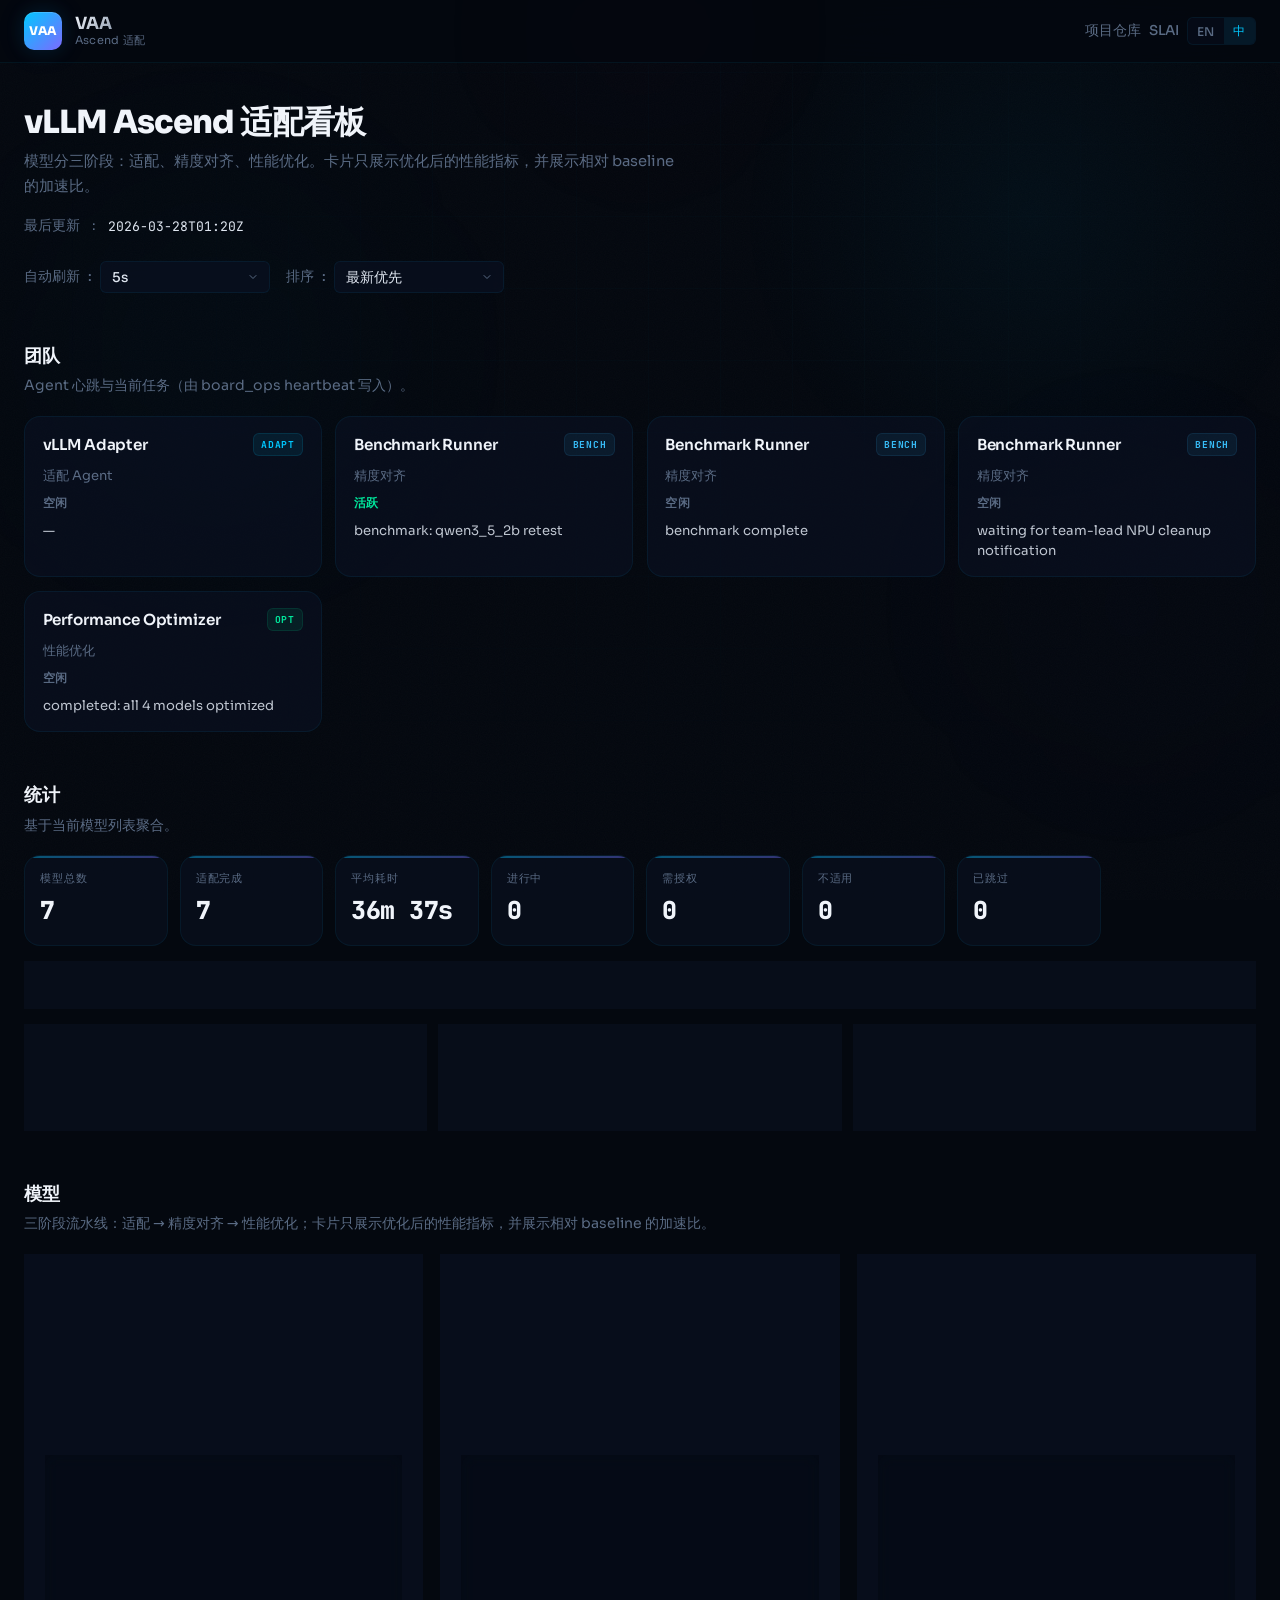
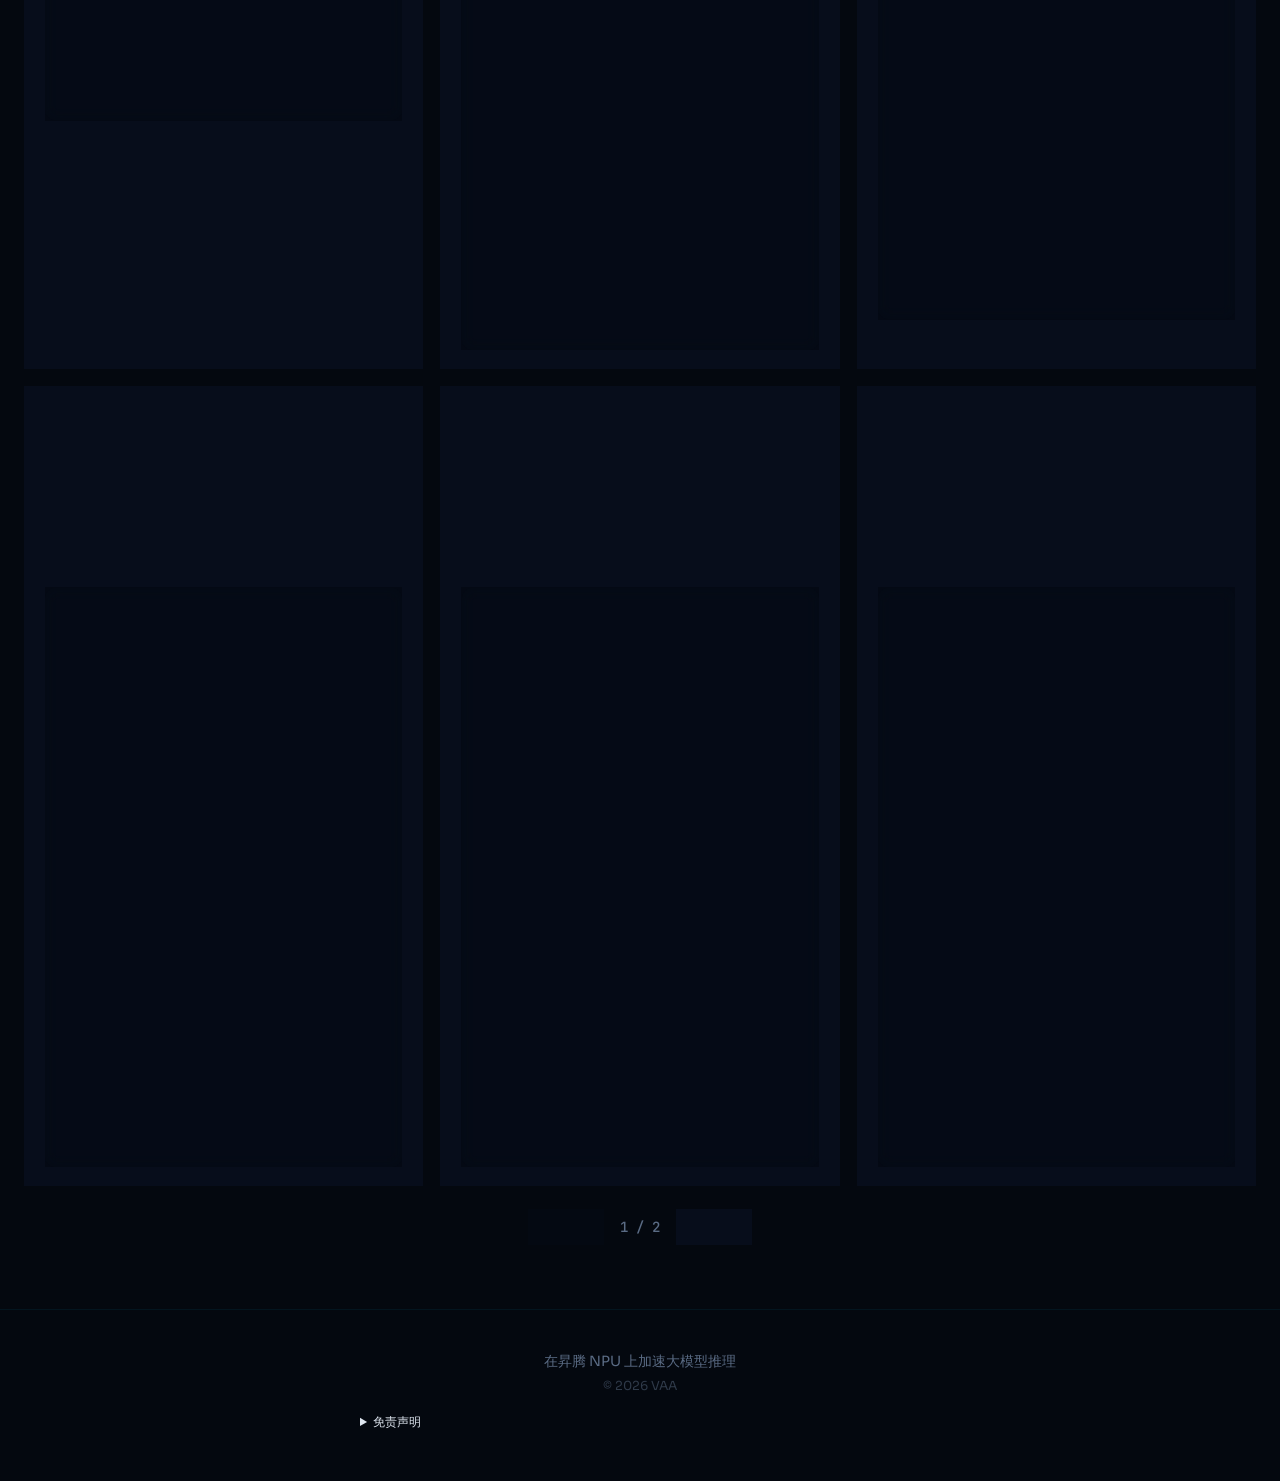
==== commit 0e205524: "feat: 适配文档弹窗、API 与静态 model_docs 回退 - 模型卡片「适配文档」：中英文切换、Markdown 渲染、下载 - serve_live: /api/model-docs，目" ====
--- a/index.html
+++ b/index.html
@@ -8,7 +8,7 @@
   <link rel="preconnect" href="https://fonts.gstatic.com" crossorigin />
   <link href="https://fonts.googleapis.com/css2?family=Sora:wght@300;400;500;600;700;800&family=JetBrains+Mono:wght@400;500;600;700&display=swap" rel="stylesheet" />
   <!-- ?v= 变更后强制浏览器拉取最新 JS/CSS，避免看不到界面更新 -->
-  <link rel="stylesheet" href="css/dashboard.css?v=14" />
+  <link rel="stylesheet" href="css/dashboard.css?v=17" />
 </head>
 <body>
   <div class="bg-grid" aria-hidden="true"></div>
@@ -37,7 +37,7 @@
   <main class="main" id="main">
     <section class="hero">
       <h1 data-i18n="headerTitle">vLLM Ascend 适配看板</h1>
-      <p class="hero-desc" data-i18n="headerDesc">模型分三阶段：适配、精度对齐、性能优化。卡片只展示优化后的性能指标，并展示相对 baseline 的提升幅度（加速比/延迟降幅）。</p>
+      <p class="hero-desc" data-i18n="headerDesc">模型分三阶段：适配、精度对齐、性能优化。卡片只展示优化后的性能指标，并展示相对 baseline 的加速比。</p>
       <p class="meta-line">
         <span id="liveBadge" class="live-badge hidden" title="实时数据源">LIVE</span>
         <span data-i18n="lastUpdated">最后更新</span>:
@@ -108,6 +108,31 @@
     </details>
   </footer>
 
-  <script src="js/dashboard.js?v=12" type="module"></script>
+  <div id="modelDocsModal" class="doc-modal hidden" role="dialog" aria-modal="true" aria-labelledby="modelDocsTitle" aria-hidden="true">
+    <div class="doc-modal-backdrop" data-doc-modal-dismiss aria-hidden="true"></div>
+    <div class="doc-modal-panel">
+      <header class="doc-modal-head">
+        <h2 id="modelDocsTitle" class="doc-modal-title">—</h2>
+        <button type="button" class="doc-modal-close" id="modelDocsClose" data-doc-modal-dismiss data-i18n="docClose">关闭</button>
+      </header>
+      <div class="doc-modal-toolbar">
+        <div class="doc-lang-toggle" role="group" aria-labelledby="docLangLegend">
+          <span id="docLangLegend" class="sr-only" data-i18n="docLangLegend">文档语言</span>
+          <button type="button" class="doc-lang-btn" data-doc-lang="en" data-i18n="docLangEn">English</button>
+          <button type="button" class="doc-lang-btn active" data-doc-lang="zh" data-i18n="docLangZh">中文</button>
+        </div>
+        <div class="doc-actions">
+          <button type="button" class="btn-doc-action" id="docDownloadCurrent" data-i18n="docDownloadCurrent">下载当前</button>
+          <button type="button" class="btn-doc-action btn-doc-action-secondary" id="docDownloadEn" data-i18n="docDownloadEn">下载英文 MD</button>
+          <button type="button" class="btn-doc-action btn-doc-action-secondary" id="docDownloadZh" data-i18n="docDownloadZh">下载中文 MD</button>
+        </div>
+      </div>
+      <p id="docApiHint" class="doc-api-hint hidden" data-i18n="docApiUnavailable" role="status"></p>
+      <div id="docModalLoading" class="doc-modal-loading hidden" data-i18n="docLoading">加载中…</div>
+      <div id="docModalBody" class="doc-modal-body md-body"></div>
+    </div>
+  </div>
+
+  <script src="js/dashboard.js?v=17" type="module"></script>
 </body>
 </html>
--- a/css/dashboard.css
+++ b/css/dashboard.css
@@ -1612,6 +1612,364 @@
   }
 }
 
+/* ── Model adaptation docs entry ── */
+.model-path-row {
+  display: flex;
+  flex-wrap: wrap;
+  align-items: center;
+  justify-content: space-between;
+  gap: 0.5rem 0.75rem;
+}
+
+.model-docs-btn {
+  flex-shrink: 0;
+  min-height: 44px;
+  padding: 0.35rem 0.75rem;
+  font-family: var(--font);
+  font-size: 0.72rem;
+  font-weight: 600;
+  letter-spacing: 0.02em;
+  color: var(--accent);
+  background: var(--accent-dim);
+  border: 1px solid rgba(0, 200, 255, 0.12);
+  border-radius: var(--radius-xs);
+  cursor: pointer;
+  touch-action: manipulation;
+  transition:
+    color var(--transition-fast),
+    background var(--transition-fast),
+    border-color var(--transition-fast),
+    box-shadow var(--transition-fast);
+}
+
+.model-docs-btn:hover {
+  color: var(--text-bright);
+  background: rgba(0, 200, 255, 0.12);
+  border-color: var(--border-hover);
+}
+
+.model-docs-btn:focus-visible {
+  outline: 2px solid var(--accent);
+  outline-offset: 2px;
+}
+
+/* ── Model docs modal ── */
+.doc-modal {
+  position: fixed;
+  inset: 0;
+  z-index: 2000;
+  display: flex;
+  align-items: center;
+  justify-content: center;
+  padding: 1rem;
+  box-sizing: border-box;
+}
+
+.doc-modal.hidden {
+  display: none;
+}
+
+.doc-modal-backdrop {
+  position: absolute;
+  inset: 0;
+  background: rgba(2, 6, 14, 0.72);
+  backdrop-filter: blur(6px);
+  -webkit-backdrop-filter: blur(6px);
+  cursor: pointer;
+}
+
+.doc-modal-panel {
+  position: relative;
+  z-index: 1;
+  width: min(920px, 100%);
+  max-height: min(88vh, 900px);
+  display: flex;
+  flex-direction: column;
+  background: var(--bg-elevated);
+  border: 1px solid var(--border-hover);
+  border-radius: var(--radius);
+  box-shadow:
+    0 24px 80px rgba(0, 0, 0, 0.55),
+    0 0 0 1px rgba(0, 200, 255, 0.06);
+  animation: fadeIn 0.22s ease-out;
+}
+
+.doc-modal-head {
+  display: flex;
+  align-items: flex-start;
+  justify-content: space-between;
+  gap: 1rem;
+  padding: 1rem 1.15rem;
+  border-bottom: 1px solid var(--border-subtle);
+}
+
+.doc-modal-title {
+  margin: 0;
+  font-size: 1.05rem;
+  font-weight: 700;
+  color: var(--text-bright);
+  line-height: 1.35;
+  word-break: break-word;
+}
+
+.doc-modal-close {
+  flex-shrink: 0;
+  min-height: 44px;
+  min-width: 44px;
+  padding: 0 0.75rem;
+  font-family: var(--font);
+  font-size: 0.8rem;
+  font-weight: 600;
+  color: var(--muted);
+  background: transparent;
+  border: 1px solid var(--border-subtle);
+  border-radius: var(--radius-xs);
+  cursor: pointer;
+  touch-action: manipulation;
+  transition: color var(--transition-fast), border-color var(--transition-fast), background var(--transition-fast);
+}
+
+.doc-modal-close:hover {
+  color: var(--text);
+  border-color: var(--border-hover);
+}
+
+.doc-modal-close:focus-visible {
+  outline: 2px solid var(--accent);
+  outline-offset: 2px;
+}
+
+.doc-modal-toolbar {
+  display: flex;
+  flex-wrap: wrap;
+  align-items: center;
+  justify-content: space-between;
+  gap: 0.75rem 1rem;
+  padding: 0.75rem 1.15rem;
+  border-bottom: 1px solid var(--border-subtle);
+}
+
+.doc-lang-toggle {
+  display: inline-flex;
+  border-radius: var(--radius-xs);
+  border: 1px solid var(--border-subtle);
+  overflow: hidden;
+}
+
+.doc-lang-btn {
+  min-height: 44px;
+  min-width: 5.5rem;
+  padding: 0 1rem;
+  font-family: var(--font);
+  font-size: 0.78rem;
+  font-weight: 600;
+  color: var(--muted);
+  background: rgba(4, 8, 15, 0.4);
+  border: none;
+  cursor: pointer;
+  touch-action: manipulation;
+  transition: background var(--transition-fast), color var(--transition-fast);
+}
+
+.doc-lang-btn:hover {
+  color: var(--text);
+}
+
+.doc-lang-btn.active {
+  color: var(--bg);
+  background: linear-gradient(135deg, var(--accent), var(--violet));
+}
+
+.doc-lang-btn:focus-visible {
+  outline: 2px solid var(--accent);
+  outline-offset: -2px;
+}
+
+.doc-actions {
+  display: flex;
+  flex-wrap: wrap;
+  gap: 0.45rem;
+  align-items: center;
+}
+
+.btn-doc-action {
+  min-height: 44px;
+  padding: 0.4rem 0.85rem;
+  font-family: var(--font);
+  font-size: 0.74rem;
+  font-weight: 600;
+  color: var(--text-bright);
+  background: var(--accent-dim);
+  border: 1px solid rgba(0, 200, 255, 0.14);
+  border-radius: var(--radius-xs);
+  cursor: pointer;
+  touch-action: manipulation;
+  transition: background var(--transition-fast), border-color var(--transition-fast);
+}
+
+.btn-doc-action:hover {
+  background: rgba(0, 200, 255, 0.14);
+  border-color: var(--border-hover);
+}
+
+.btn-doc-action-secondary {
+  color: var(--muted);
+  background: transparent;
+  border-color: var(--border-subtle);
+}
+
+.btn-doc-action-secondary:hover {
+  color: var(--text);
+}
+
+.btn-doc-action:focus-visible {
+  outline: 2px solid var(--accent);
+  outline-offset: 2px;
+}
+
+.doc-api-hint {
+  margin: 0;
+  padding: 0.5rem 1.15rem;
+  font-size: 0.78rem;
+  color: var(--warning);
+  background: var(--warning-dim);
+  border-bottom: 1px solid rgba(255, 176, 32, 0.12);
+}
+
+.doc-modal-loading {
+  padding: 0.5rem 1.15rem;
+  font-size: 0.8rem;
+  color: var(--muted);
+}
+
+.doc-modal-body {
+  flex: 1;
+  overflow: auto;
+  padding: 1rem 1.25rem 1.35rem;
+  -webkit-overflow-scrolling: touch;
+}
+
+.doc-empty-msg {
+  margin: 0;
+  font-size: 0.9rem;
+  color: var(--muted);
+  font-style: italic;
+}
+
+.doc-fallback-pre {
+  margin: 0;
+  white-space: pre-wrap;
+  word-break: break-word;
+  font-family: var(--font-mono);
+  font-size: 0.78rem;
+  line-height: 1.55;
+  color: var(--text);
+}
+
+/* Markdown body (sanitized HTML) */
+.md-body {
+  font-size: 0.88rem;
+  line-height: 1.65;
+  color: var(--text);
+}
+
+.md-body h1,
+.md-body h2,
+.md-body h3 {
+  color: var(--text-bright);
+  font-weight: 700;
+  margin: 1.25em 0 0.5em;
+  line-height: 1.3;
+}
+
+.md-body h1 {
+  font-size: 1.35rem;
+  border-bottom: 1px solid var(--border-subtle);
+  padding-bottom: 0.35em;
+}
+
+.md-body h2 {
+  font-size: 1.12rem;
+}
+
+.md-body h3 {
+  font-size: 1rem;
+}
+
+.md-body p {
+  margin: 0.65em 0;
+}
+
+.md-body a {
+  color: var(--accent);
+  text-decoration: underline;
+  text-underline-offset: 2px;
+}
+
+.md-body a:hover {
+  color: var(--text-bright);
+}
+
+.md-body code {
+  font-size: 0.86em;
+  padding: 0.12em 0.35em;
+  border-radius: 4px;
+  background: rgba(0, 200, 255, 0.08);
+  border: 1px solid var(--border-subtle);
+}
+
+.md-body pre {
+  margin: 1em 0;
+  padding: 0.85rem 1rem;
+  overflow-x: auto;
+  border-radius: var(--radius-xs);
+  background: rgba(4, 8, 15, 0.85);
+  border: 1px solid var(--border-subtle);
+}
+
+.md-body pre code {
+  padding: 0;
+  border: none;
+  background: none;
+  font-size: 0.8rem;
+}
+
+.md-body ul,
+.md-body ol {
+  margin: 0.65em 0;
+  padding-left: 1.35rem;
+}
+
+.md-body li {
+  margin: 0.25em 0;
+}
+
+.md-body blockquote {
+  margin: 1em 0;
+  padding: 0.4em 0 0.4em 1em;
+  border-left: 3px solid var(--accent);
+  color: var(--muted);
+}
+
+.md-body table {
+  width: 100%;
+  border-collapse: collapse;
+  font-size: 0.82rem;
+  margin: 1em 0;
+}
+
+.md-body th,
+.md-body td {
+  border: 1px solid var(--border-subtle);
+  padding: 0.45em 0.6em;
+  text-align: left;
+}
+
+.md-body th {
+  background: rgba(0, 200, 255, 0.06);
+  color: var(--text-bright);
+}
+
 /* ── Reduced Motion ── */
 @media (prefers-reduced-motion: reduce) {
   html {
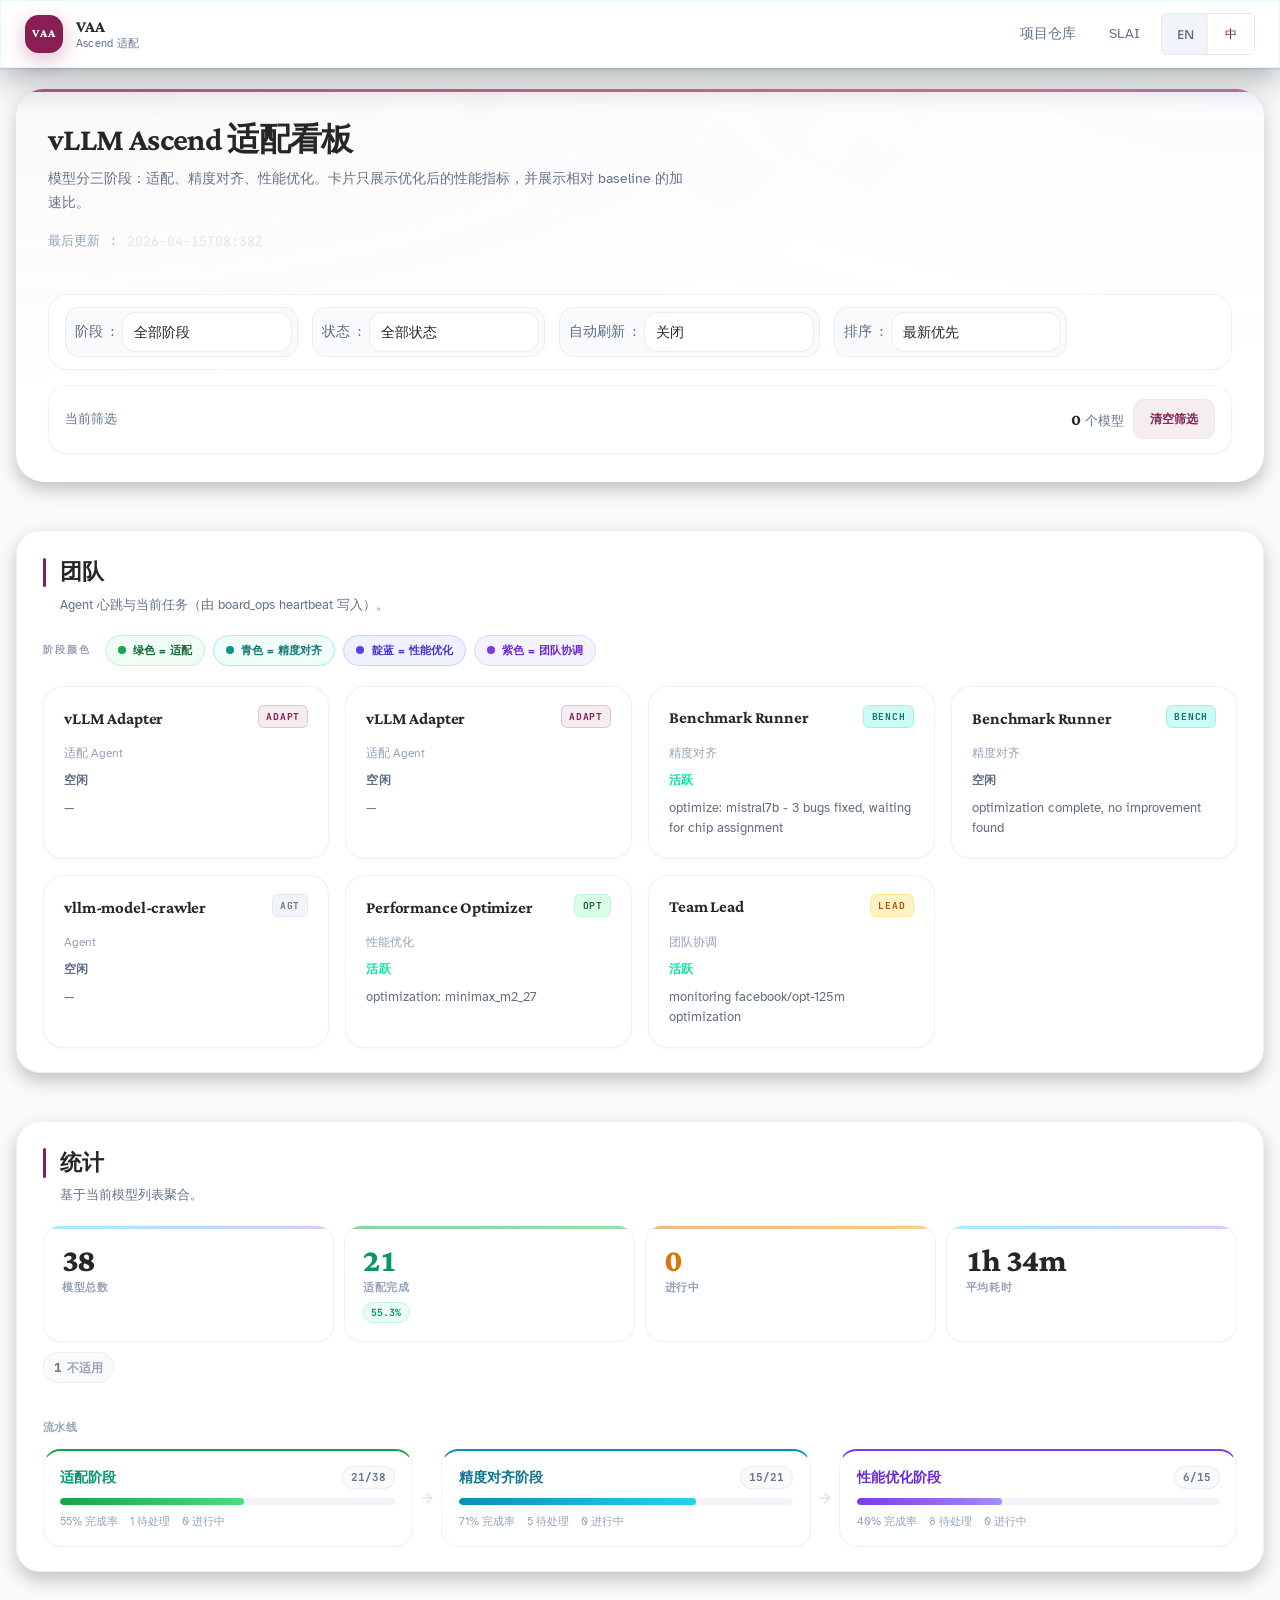
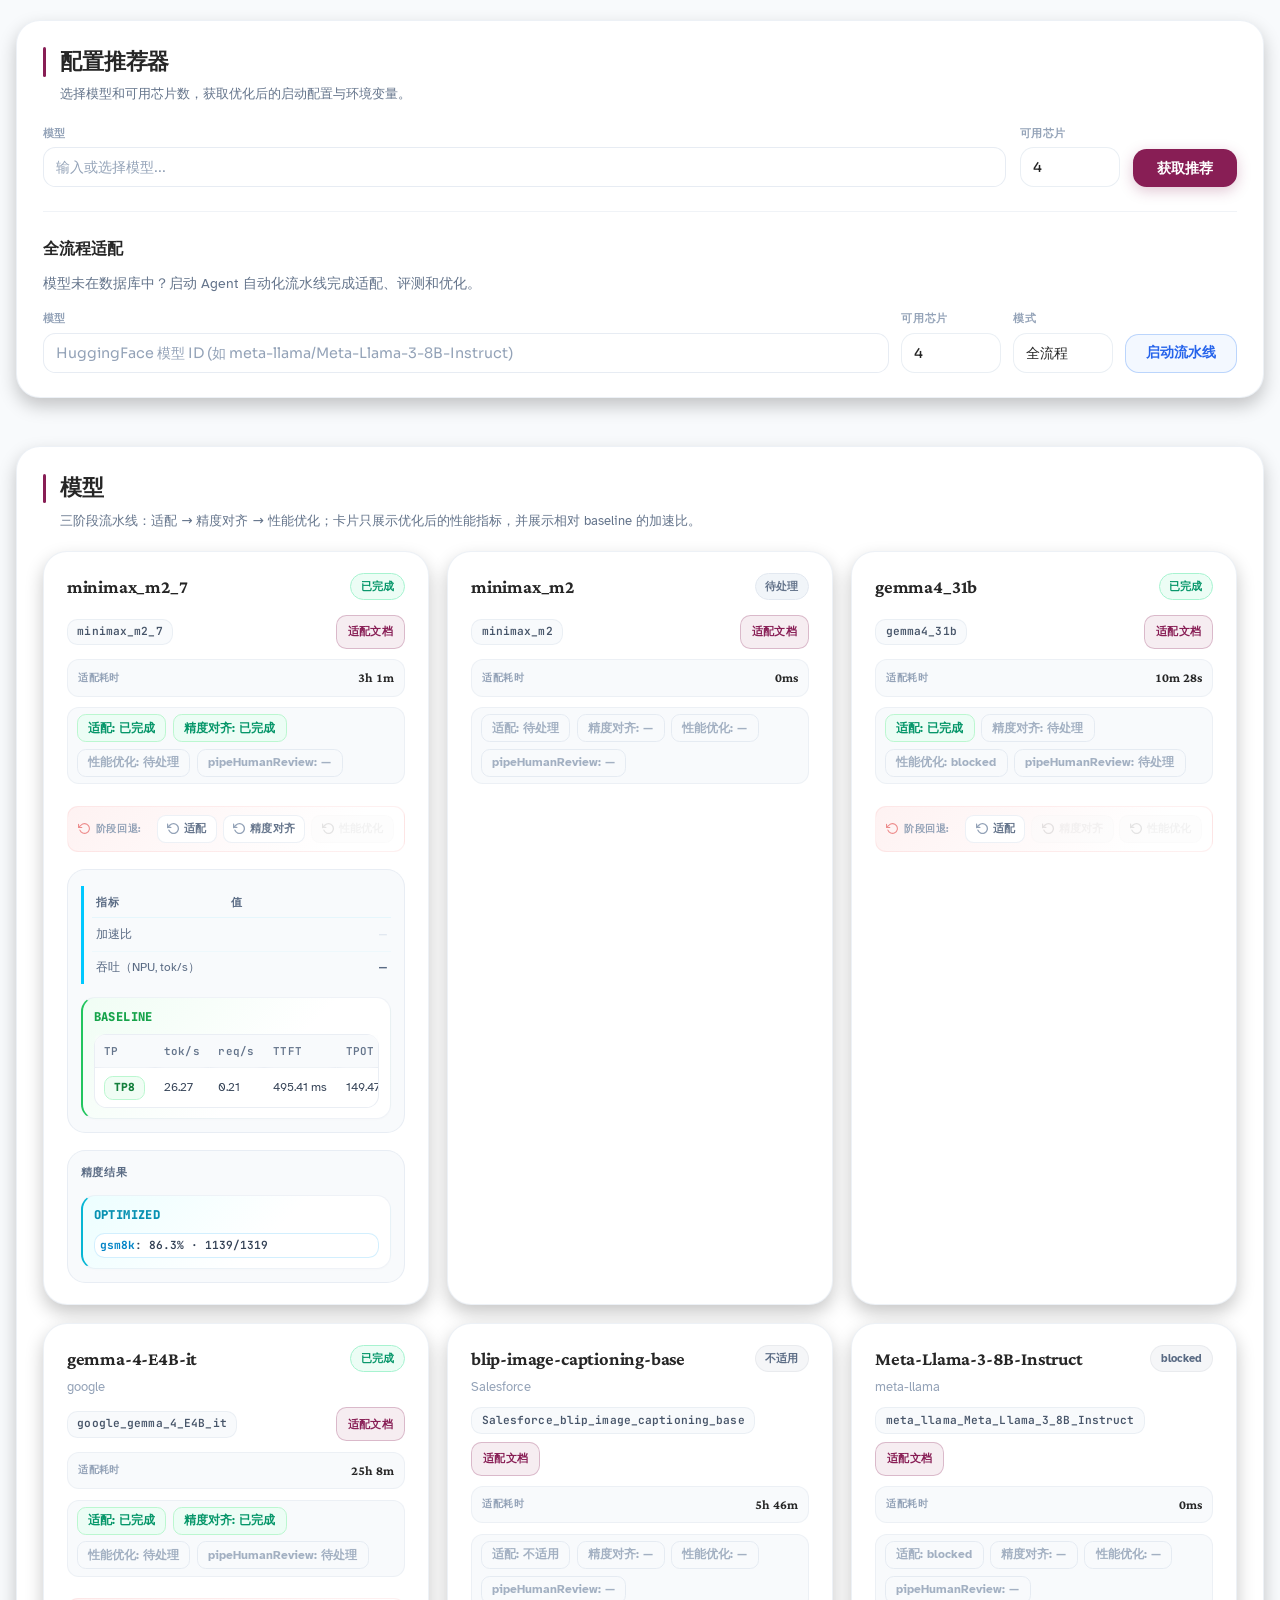
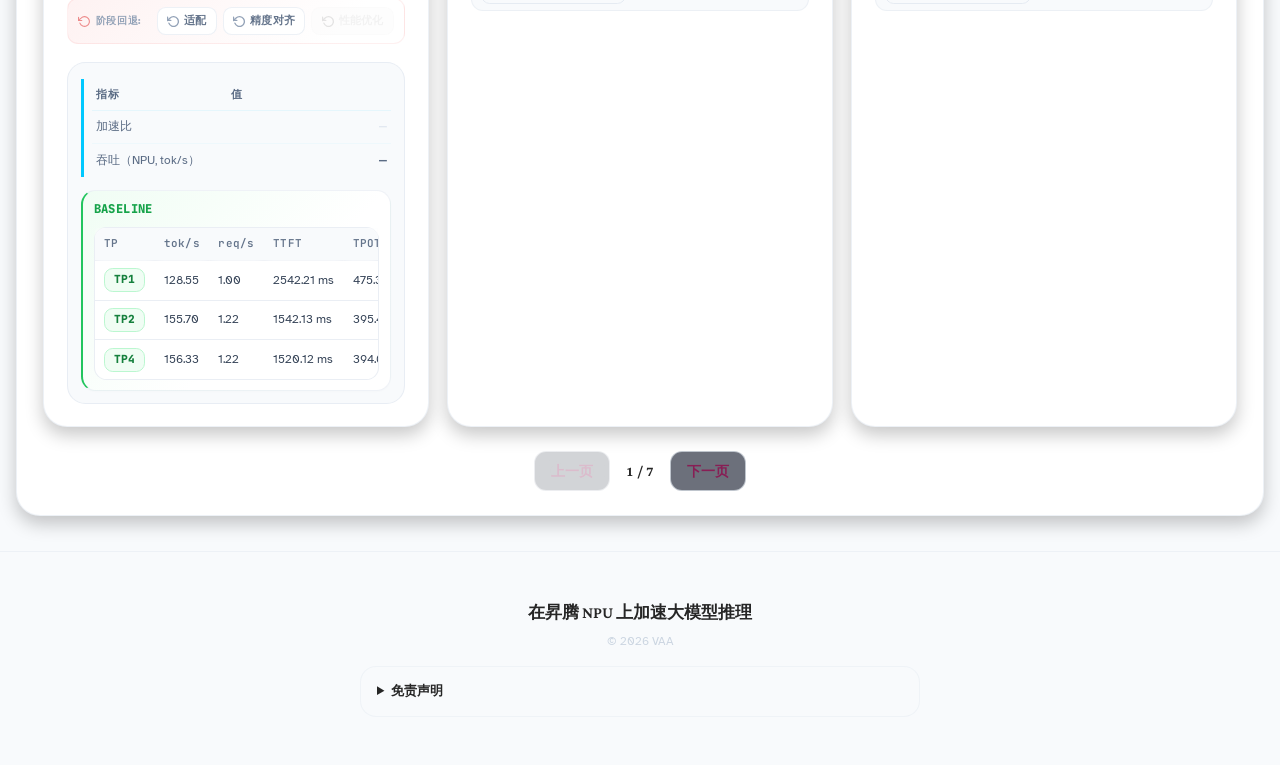
==== commit 3c27977b: "feat: v31 整体风格升级、统计重构、benchmark 数据过滤 - 全局视觉升级：圆角、渐变、hover 效果、暗色/SLAI 双主题 - 统计区域重构为 KPI + 流水线进度布局 - 审" ====
--- a/index.html
+++ b/index.html
@@ -6,11 +6,12 @@
   <title>VAA — vLLM Ascend Adaptation Board</title>
   <link rel="preconnect" href="https://fonts.googleapis.com" />
   <link rel="preconnect" href="https://fonts.gstatic.com" crossorigin />
-  <link href="https://fonts.googleapis.com/css2?family=Sora:wght@300;400;500;600;700;800&family=JetBrains+Mono:wght@400;500;600;700&display=swap" rel="stylesheet" />
+  <!-- SLAI 对齐：Crimson Pro 标题 + Atkinson Hyperlegible 正文；保留 Sora / JetBrains 作回退 -->
+  <link href="https://fonts.googleapis.com/css2?family=Atkinson+Hyperlegible:wght@400;700&family=Crimson+Pro:wght@400;500;600;700&family=JetBrains+Mono:wght@400;500;600;700&family=Sora:wght@300;400;500;600;700;800&display=swap" rel="stylesheet" />
   <!-- ?v= 变更后强制浏览器拉取最新 JS/CSS，避免看不到界面更新 -->
-  <link rel="stylesheet" href="css/dashboard.css?v=17" />
+  <link rel="stylesheet" href="css/dashboard.css?v=31" />
 </head>
-<body>
+<body class="slai-theme perf-lite">
   <div class="bg-grid" aria-hidden="true"></div>
   <div class="noise-overlay" aria-hidden="true"></div>
   <header class="site-header">
@@ -44,13 +45,37 @@
         <time id="lastUpdated">—</time>
         <span id="syncStatus" class="sync-status" aria-live="polite"></span>
       </p>
+      <div id="quickStatsStrip" class="quick-stats-strip" aria-live="polite"></div>
       <div class="toolbar">
+        <label class="sort-label">
+          <span data-i18n="stageFilterLabel">阶段</span>:
+          <select id="stageFilterSelect" class="sort-select">
+            <option value="all" data-i18n="stageFilterAll">全部阶段</option>
+            <option value="adaptation" data-i18n="stageFilterAdaptation">适配阶段</option>
+            <option value="benchmark" data-i18n="stageFilterBenchmark">精度对齐阶段</option>
+            <option value="optimization" data-i18n="stageFilterOptimization">性能优化阶段</option>
+            <option value="human_review" data-i18n="stageFilterHumanReview">待人审</option>
+            <option value="done" data-i18n="stageFilterDone">全流程完成</option>
+          </select>
+        </label>
+        <label class="sort-label">
+          <span data-i18n="statusFilterLabel">状态</span>:
+          <select id="statusFilterSelect" class="sort-select">
+            <option value="all" data-i18n="statusFilterAll">全部状态</option>
+            <option value="pending" data-i18n="statusFilterPending">待处理</option>
+            <option value="in_progress" data-i18n="statusFilterInProgress">进行中</option>
+            <option value="completed" data-i18n="statusFilterCompleted">已完成</option>
+            <option value="needs_authorization" data-i18n="statusFilterNeedsAuth">需授权</option>
+            <option value="skipped" data-i18n="statusFilterSkipped">已跳过</option>
+            <option value="not_applicable" data-i18n="statusFilterNotApplicable">不适用</option>
+          </select>
+        </label>
         <label class="sort-label">
           <span data-i18n="livePollLabel">自动刷新</span>:
           <select id="pollSelect" class="sort-select" title="轮询间隔（本地实时服务推荐开启）">
             <option value="0" data-i18n="pollOff">关闭</option>
             <option value="3">3s</option>
-            <option value="5" selected>5s</option>
+            <option value="5">5s</option>
             <option value="10">10s</option>
             <option value="30">30s</option>
           </select>
@@ -68,11 +93,40 @@
           </select>
         </label>
       </div>
+      <div class="filter-summary">
+        <div class="filter-summary-left">
+          <span class="filter-summary-label" data-i18n="filterSummaryLabel">当前筛选</span>
+          <div id="activeFilterChips" class="filter-chips"></div>
+        </div>
+        <div class="filter-summary-right">
+          <span class="filter-count-label"><span id="filterResultCount" class="filter-count">0</span> <span data-i18n="filterResultLabel">个模型</span></span>
+          <button type="button" id="clearFiltersBtn" class="btn-ghost btn-clear-filter" data-i18n="clearFilters">清空筛选</button>
+        </div>
+      </div>
     </section>
 
     <section class="panel" aria-labelledby="teamTitle">
       <h2 id="teamTitle" data-i18n="teamTitle">团队</h2>
       <p class="panel-desc" data-i18n="teamDesc">Agent 心跳与当前任务（由 board_ops heartbeat 写入）。</p>
+      <div class="team-legend" role="group" aria-label="Agent stage colors">
+        <span class="team-legend-label" data-i18n="teamLegendLabel">阶段颜色</span>
+        <span class="team-legend-pill team-legend-pill--adapt">
+          <span class="team-legend-dot" aria-hidden="true"></span>
+          <span data-i18n="teamLegendAdaptation">绿色 = 适配</span>
+        </span>
+        <span class="team-legend-pill team-legend-pill--bench">
+          <span class="team-legend-dot" aria-hidden="true"></span>
+          <span data-i18n="teamLegendBenchmark">青色 = 精度对齐</span>
+        </span>
+        <span class="team-legend-pill team-legend-pill--opt">
+          <span class="team-legend-dot" aria-hidden="true"></span>
+          <span data-i18n="teamLegendOptimization">靛蓝 = 性能优化</span>
+        </span>
+        <span class="team-legend-pill team-legend-pill--lead">
+          <span class="team-legend-dot" aria-hidden="true"></span>
+          <span data-i18n="teamLegendLead">紫色 = 团队协调</span>
+        </span>
+      </div>
       <div id="teamGrid" class="team-grid"></div>
       <p id="noAgents" class="empty-hint hidden" data-i18n="noActiveAgents">暂无 Agent 记录</p>
     </section>
@@ -80,9 +134,85 @@
     <section class="panel" aria-labelledby="statsTitle">
       <h2 id="statsTitle" data-i18n="statsTitle">统计</h2>
       <p class="panel-desc" data-i18n="statsDesc">基于当前模型列表聚合。</p>
-      <div id="statsGrid" class="stats-grid"></div>
+      <div id="statsGrid" class="stats-grid-host"></div>
       <div class="legend" id="pipelineLegend"></div>
       <div id="stageStatsGrid" class="stage-stats-grid"></div>
+    </section>
+
+    <section class="panel" aria-labelledby="recommenderTitle">
+      <h2 id="recommenderTitle" data-i18n="recommenderTitle">配置推荐器</h2>
+      <p class="panel-desc" data-i18n="recommenderDesc">选择模型和可用芯片数，获取优化后的启动配置与环境变量。</p>
+      <div class="recommender-form">
+        <div class="recommender-field">
+          <label class="recommender-label" for="recModelInput" data-i18n="recommenderModelLabel">模型</label>
+          <div class="recommender-combobox-wrap">
+            <input
+              type="text"
+              id="recModelInput"
+              class="recommender-input"
+              list="recModelList"
+              autocomplete="off"
+              data-i18n-placeholder="recommenderModelPlaceholder"
+              placeholder="输入或选择模型..."
+            />
+            <datalist id="recModelList"></datalist>
+          </div>
+        </div>
+        <div class="recommender-field recommender-field--chips">
+          <label class="recommender-label" for="recChipCount" data-i18n="recommenderChipLabel">可用芯片</label>
+          <select id="recChipCount" class="sort-select recommender-select">
+            <option value="1">1</option>
+            <option value="2">2</option>
+            <option value="4" selected>4</option>
+            <option value="8">8</option>
+            <option value="16">16</option>
+          </select>
+        </div>
+        <button type="button" id="recSubmitBtn" class="btn-recommend" data-i18n="recommenderSubmit">获取推荐</button>
+      </div>
+      <div id="recResult" class="recommender-result hidden"></div>
+      <p id="recLoading" class="loading hidden" data-i18n="loading">加载中…</p>
+      <p id="recError" class="recommender-error hidden"></p>
+
+      <div class="rec-pipeline-section">
+        <h4 class="rec-sub-title" data-i18n="recPipelineTitle">全流程适配</h4>
+        <p class="rec-pipeline-desc" data-i18n="recPipelineDesc">模型未在数据库中？启动 Agent 自动化流水线完成适配、评测和优化。</p>
+        <div class="rec-pipeline-form">
+          <div class="recommender-field">
+            <label class="recommender-label" for="recPipelineModel" data-i18n="recommenderModelLabel">模型</label>
+            <input
+              type="text"
+              id="recPipelineModel"
+              class="recommender-input"
+              autocomplete="off"
+              data-i18n-placeholder="recPipelineModelPlaceholder"
+              placeholder="HuggingFace 模型 ID (如 meta-llama/Meta-Llama-3-8B-Instruct)"
+            />
+          </div>
+          <div class="recommender-field recommender-field--chips">
+            <label class="recommender-label" for="recPipelineChips" data-i18n="recommenderChipLabel">可用芯片</label>
+            <select id="recPipelineChips" class="sort-select recommender-select">
+              <option value="1">1</option>
+              <option value="2">2</option>
+              <option value="4" selected>4</option>
+              <option value="8">8</option>
+              <option value="16">16</option>
+            </select>
+          </div>
+          <div class="recommender-field recommender-field--mode">
+            <label class="recommender-label" for="recPipelineMode" data-i18n="recPipelineMode">模式</label>
+            <select id="recPipelineMode" class="sort-select recommender-select">
+              <option value="full" data-i18n="recPipelineModeFull">全流程</option>
+              <option value="adaptation" data-i18n="recPipelineModeAdaptation">仅适配</option>
+              <option value="benchmark" data-i18n="recPipelineModeBenchmark">仅评测</option>
+              <option value="optimization" data-i18n="recPipelineModeOptimization">仅优化</option>
+            </select>
+          </div>
+          <button type="button" id="recPipelineBtn" class="btn-pipeline" data-i18n="recPipelineSubmit">启动流水线</button>
+        </div>
+        <p id="recPipelineError" class="recommender-error hidden"></p>
+        <div id="recPipelineStatus" class="rec-pipeline-status hidden"></div>
+      </div>
     </section>
 
     <section class="panel models-section" aria-labelledby="modelsTitle">
@@ -133,6 +263,6 @@
     </div>
   </div>
 
-  <script src="js/dashboard.js?v=17" type="module"></script>
+  <script src="js/dashboard.js?v=31" type="module"></script>
 </body>
 </html>
--- a/css/dashboard.css
+++ b/css/dashboard.css
@@ -137,6 +137,31 @@
   font-feature-settings: 'cv02', 'cv03', 'cv04', 'cv11';
 }
 
+/* Performance-first mode: reduce expensive paint/composite effects */
+body.perf-lite .noise-overlay,
+body.perf-lite .bg-grid,
+body.perf-lite .site-header::before,
+body.perf-lite::before,
+body.perf-lite::after {
+  display: none !important;
+}
+
+body.perf-lite .site-header,
+body.perf-lite .panel,
+body.perf-lite .hero,
+body.perf-lite .model-card,
+body.perf-lite .bench-summary,
+body.perf-lite .bench-scroll {
+  backdrop-filter: none !important;
+  -webkit-backdrop-filter: none !important;
+}
+
+body.perf-lite .model-card,
+body.perf-lite .panel,
+body.perf-lite .hero {
+  box-shadow: 0 8px 18px rgba(0, 0, 0, 0.22) !important;
+}
+
 /* ── Noise Overlay ── */
 .noise-overlay {
   position: fixed;
@@ -479,6 +504,123 @@
   flex-wrap: wrap;
   gap: 1rem;
   align-items: center;
+}
+
+.quick-stats-strip {
+  margin: 0.72rem 0 0.82rem;
+  display: grid;
+  grid-template-columns: repeat(4, minmax(110px, 1fr));
+  gap: 0.55rem;
+}
+
+.quick-stat-card {
+  min-height: 52px;
+  border: 1px solid rgba(108, 180, 255, 0.22);
+  border-radius: 12px;
+  background: linear-gradient(180deg, rgba(10, 22, 50, 0.86), rgba(8, 17, 40, 0.88));
+  padding: 0.4rem 0.62rem;
+  display: flex;
+  flex-direction: column;
+  justify-content: center;
+  gap: 0.1rem;
+}
+
+.quick-stat-label {
+  font-size: 0.74rem;
+  color: #9eb7dd;
+}
+
+.quick-stat-value {
+  font-family: var(--font-mono);
+  font-size: 1rem;
+  font-weight: 700;
+  color: #eef5ff;
+}
+
+.filter-summary {
+  margin-top: 0.75rem;
+  display: flex;
+  align-items: center;
+  justify-content: space-between;
+  gap: 0.8rem;
+  padding: 0.65rem 0.72rem;
+  border: 1px solid rgba(112, 180, 255, 0.2);
+  border-radius: 12px;
+  background: rgba(8, 16, 36, 0.7);
+}
+
+@media (max-width: 900px) {
+  .quick-stats-strip {
+    grid-template-columns: repeat(2, minmax(120px, 1fr));
+  }
+}
+
+.filter-summary-left,
+.filter-summary-right {
+  display: flex;
+  align-items: center;
+  gap: 0.55rem;
+}
+
+.filter-summary-label,
+.filter-count-label {
+  color: #9db8dc;
+  font-size: 0.86rem;
+}
+
+.filter-chips {
+  display: flex;
+  flex-wrap: wrap;
+  gap: 0.45rem;
+}
+
+.filter-chip {
+  display: inline-flex;
+  align-items: center;
+  min-height: 28px;
+  padding: 0.1rem 0.55rem;
+  border-radius: 999px;
+  border: 1px solid rgba(114, 188, 255, 0.26);
+  background: rgba(10, 23, 52, 0.86);
+  color: #d9e9ff;
+  font-size: 0.8rem;
+}
+
+.filter-count {
+  font-family: var(--font-mono);
+  color: #e8f1ff;
+  font-size: 1rem;
+  font-weight: 700;
+}
+
+.btn-clear-filter {
+  min-height: 34px;
+  padding: 0.35rem 0.7rem;
+  font-size: 0.82rem;
+}
+
+.models-table-wrap {
+  width: 100%;
+}
+
+.models-table td,
+.models-table th {
+  white-space: nowrap;
+  vertical-align: middle;
+}
+
+.models-table td {
+  max-width: 360px;
+  overflow: hidden;
+  text-overflow: ellipsis;
+}
+
+.models-table td:nth-child(7) {
+  max-width: 460px;
+}
+
+.mono {
+  font-family: var(--font-mono);
 }
 
 .sort-label {
@@ -548,11 +690,385 @@
   font-weight: 400;
 }
 
+/* ── Configuration Recommender ── */
+
+.recommender-form {
+  display: flex;
+  flex-wrap: wrap;
+  gap: 0.75rem;
+  align-items: flex-end;
+  margin-bottom: 1.25rem;
+}
+
+.recommender-field {
+  display: flex;
+  flex-direction: column;
+  gap: 0.3rem;
+  flex: 1;
+  min-width: 180px;
+}
+
+.recommender-field--chips {
+  flex: 0 0 auto;
+  min-width: 100px;
+}
+
+.recommender-label {
+  font-size: 0.78rem;
+  font-weight: 600;
+  color: var(--muted);
+  text-transform: uppercase;
+  letter-spacing: 0.05em;
+}
+
+.recommender-combobox-wrap {
+  position: relative;
+}
+
+.recommender-input {
+  width: 100%;
+  background: var(--surface);
+  border: 1px solid var(--border);
+  border-radius: var(--radius-xs, 8px);
+  padding: 0.55rem 0.75rem;
+  color: var(--text);
+  font-family: var(--font, inherit);
+  font-size: 0.9rem;
+  transition: border-color var(--transition-fast, 0.15s), box-shadow var(--transition-fast, 0.15s);
+  box-sizing: border-box;
+}
+
+.recommender-input:focus {
+  outline: none;
+  border-color: var(--accent);
+  box-shadow: 0 0 0 2px var(--accent-dim, rgba(139, 92, 246, 0.15));
+}
+
+.recommender-input::placeholder {
+  color: var(--muted);
+}
+
+.recommender-select {
+  min-width: 80px;
+  height: 38px;
+}
+
+.btn-recommend {
+  background: linear-gradient(135deg, var(--accent, #8b5cf6), var(--violet, #7c3aed));
+  color: #fff;
+  border: none;
+  border-radius: var(--radius-xs, 8px);
+  padding: 0.55rem 1.5rem;
+  font-family: var(--font, inherit);
+  font-size: 0.9rem;
+  font-weight: 600;
+  cursor: pointer;
+  transition: opacity var(--transition-fast, 0.15s), transform var(--transition-fast, 0.15s);
+  white-space: nowrap;
+  height: 38px;
+}
+
+.btn-recommend:hover {
+  opacity: 0.9;
+  transform: translateY(-1px);
+}
+
+.btn-recommend:active {
+  transform: translateY(0);
+}
+
+.btn-recommend:disabled {
+  opacity: 0.5;
+  cursor: not-allowed;
+  transform: none;
+}
+
+/* Result panel */
+.recommender-result {
+  margin-top: 0.5rem;
+}
+
+.rec-result-content {
+  display: flex;
+  flex-direction: column;
+  gap: 1.25rem;
+}
+
+.rec-summary {
+  display: flex;
+  flex-wrap: wrap;
+  gap: 1rem;
+  background: var(--surface);
+  border: 1px solid var(--border);
+  border-radius: var(--radius-sm, 12px);
+  padding: 1rem 1.25rem;
+}
+
+.rec-metric {
+  display: flex;
+  flex-direction: column;
+  gap: 0.2rem;
+  min-width: 100px;
+}
+
+.rec-metric-label {
+  font-size: 0.72rem;
+  font-weight: 600;
+  color: var(--muted);
+  text-transform: uppercase;
+  letter-spacing: 0.04em;
+}
+
+.rec-metric-value {
+  font-size: 1.1rem;
+  font-weight: 700;
+  color: var(--text-bright, #f1f5f9);
+  font-family: var(--font-mono, monospace);
+}
+
+.rec-methods-block {
+  font-size: 0.85rem;
+  color: var(--text);
+  line-height: 1.5;
+}
+
+.rec-methods-text {
+  font-family: var(--font-mono, monospace);
+  font-size: 0.82rem;
+  word-break: break-word;
+}
+
+/* Params grid */
+.rec-params-grid {
+  display: grid;
+  grid-template-columns: repeat(auto-fit, minmax(280px, 1fr));
+  gap: 1rem;
+}
+
+.rec-params-section {
+  background: var(--surface);
+  border: 1px solid var(--border);
+  border-radius: var(--radius-sm, 12px);
+  padding: 1rem;
+}
+
+.rec-sub-title {
+  margin: 0 0 0.75rem;
+  font-size: 0.88rem;
+  font-weight: 700;
+  color: var(--text-bright, #f1f5f9);
+}
+
+.rec-kv-table {
+  width: 100%;
+  border-collapse: collapse;
+}
+
+.rec-kv-table td {
+  padding: 0.35rem 0.5rem;
+  font-size: 0.84rem;
+  border-bottom: 1px solid var(--border-subtle, rgba(255,255,255,0.06));
+}
+
+.rec-kv-key {
+  font-family: var(--font-mono, monospace);
+  color: var(--accent, #8b5cf6);
+  white-space: nowrap;
+  width: 45%;
+}
+
+.rec-kv-val {
+  color: var(--text);
+  word-break: break-all;
+}
+
+/* Command blocks */
+.rec-commands {
+  display: flex;
+  flex-direction: column;
+  gap: 0.75rem;
+}
+
+.rec-cmd-block {
+  background: var(--surface);
+  border: 1px solid var(--border);
+  border-radius: var(--radius-sm, 12px);
+  overflow: hidden;
+}
+
+.rec-cmd-header {
+  display: flex;
+  justify-content: space-between;
+  align-items: center;
+  padding: 0.5rem 0.75rem;
+  border-bottom: 1px solid var(--border-subtle, rgba(255,255,255,0.06));
+  font-size: 0.78rem;
+  font-weight: 600;
+  color: var(--muted);
+}
+
+.btn-copy {
+  background: transparent;
+  border: 1px solid var(--border);
+  border-radius: var(--radius-xs, 8px);
+  padding: 0.2rem 0.6rem;
+  color: var(--accent, #8b5cf6);
+  font-family: var(--font, inherit);
+  font-size: 0.75rem;
+  font-weight: 600;
+  cursor: pointer;
+  transition: background var(--transition-fast, 0.15s), color var(--transition-fast, 0.15s);
+}
+
+.btn-copy:hover {
+  background: var(--accent-dim, rgba(139, 92, 246, 0.15));
+  color: var(--text-bright, #f1f5f9);
+}
+
+.rec-cmd-pre {
+  margin: 0;
+  padding: 0.75rem;
+  overflow-x: auto;
+  font-family: var(--font-mono, monospace);
+  font-size: 0.82rem;
+  line-height: 1.6;
+  color: var(--text);
+  background: transparent;
+}
+
+.rec-cmd-pre code {
+  white-space: pre;
+}
+
+/* Alternatives */
+.rec-alternatives {
+  background: var(--surface);
+  border: 1px solid var(--border);
+  border-radius: var(--radius-sm, 12px);
+  padding: 1rem;
+}
+
+.rec-alt-list {
+  display: flex;
+  flex-wrap: wrap;
+  gap: 0.5rem;
+}
+
+.rec-alt-item {
+  display: inline-flex;
+  align-items: center;
+  gap: 0.5rem;
+  padding: 0.3rem 0.7rem;
+  border-radius: var(--radius-xs, 8px);
+  border: 1px solid var(--border);
+  font-size: 0.82rem;
+}
+
+.rec-alt-tp {
+  font-family: var(--font-mono, monospace);
+  font-weight: 700;
+  color: var(--accent, #8b5cf6);
+}
+
+.rec-alt-perf {
+  color: var(--muted);
+}
+
+/* Not found / no result */
+.rec-not-found,
+.rec-no-result {
+  text-align: center;
+  padding: 2rem 1rem;
+  background: var(--surface);
+  border: 1px solid var(--border);
+  border-radius: var(--radius-sm, 12px);
+}
+
+.rec-not-found-title,
+.rec-no-result-title {
+  font-size: 1.05rem;
+  font-weight: 700;
+  color: var(--text-bright, #f1f5f9);
+  margin: 0 0 0.5rem;
+}
+
+.rec-not-found-hint {
+  font-size: 0.88rem;
+  color: var(--muted);
+  margin: 0 0 1rem;
+}
+
+.rec-warnings {
+  list-style: none;
+  padding: 0;
+  margin: 0.5rem 0 0;
+  text-align: left;
+  display: inline-block;
+}
+
+.rec-warnings li {
+  font-size: 0.85rem;
+  color: var(--warning, #f59e0b);
+  padding: 0.2rem 0;
+}
+
+.rec-warnings li::before {
+  content: "⚠ ";
+}
+
+.rec-start-adapt-placeholder {
+  display: inline-flex;
+  align-items: center;
+  gap: 0.5rem;
+  margin-top: 0.75rem;
+}
+
+.rec-placeholder-badge {
+  display: inline-block;
+  padding: 0.35rem 0.85rem;
+  background: var(--accent-dim, rgba(139, 92, 246, 0.15));
+  border: 1px solid var(--accent, #8b5cf6);
+  border-radius: var(--radius-xs, 8px);
+  font-size: 0.85rem;
+  font-weight: 600;
+  color: var(--accent, #8b5cf6);
+  cursor: default;
+  opacity: 0.6;
+}
+
+.rec-placeholder-note {
+  font-size: 0.8rem;
+  color: var(--muted);
+  font-style: italic;
+}
+
+.rec-notes {
+  font-size: 0.85rem;
+  color: var(--muted);
+  margin: 0;
+  padding: 0.5rem 0.75rem;
+  background: var(--surface);
+  border-radius: var(--radius-xs, 8px);
+  border: 1px solid var(--border-subtle, rgba(255,255,255,0.06));
+}
+
+.recommender-error {
+  color: var(--danger, #ef4444);
+  font-size: 0.88rem;
+  margin-top: 0.5rem;
+}
+
+.rec-empty {
+  font-size: 0.85rem;
+  color: var(--muted);
+  margin: 0;
+}
+
 /* ── Agent Cards ── */
 .team-grid {
   display: grid;
   grid-template-columns: repeat(auto-fill, minmax(250px, 1fr));
-  gap: 0.85rem;
+  gap: 1rem;
 }
 
 .agent-card {
@@ -689,7 +1205,7 @@
 .stats-grid {
   display: grid;
   grid-template-columns: repeat(auto-fill, minmax(130px, 1fr));
-  gap: 0.75rem;
+  gap: 0.95rem;
 }
 
 .stat-card {
@@ -767,7 +1283,7 @@
   margin-top: 1rem;
   display: grid;
   grid-template-columns: repeat(auto-fit, minmax(230px, 1fr));
-  gap: 0.75rem;
+  gap: 0.95rem;
 }
 
 .stage-card {
@@ -894,7 +1410,7 @@
   display: flex;
   align-items: flex-start;
   justify-content: space-between;
-  gap: 0.75rem;
+  gap: 0.95rem;
 }
 
 .model-title {
@@ -1094,6 +1610,179 @@
   font-size: 0.66rem;
 }
 
+.bench-table td.bench-nowrap {
+  white-space: nowrap;
+  max-width: 22rem;
+  overflow: hidden;
+  text-overflow: ellipsis;
+  font-size: 0.66rem;
+}
+
+/* Benchmark stage alternative view: metric cards instead of wide table */
+.bench-cards {
+  display: grid;
+  grid-template-columns: 1fr;
+  gap: 0.45rem;
+}
+
+.bench-row-card {
+  border: 1px solid var(--border-subtle);
+  border-radius: var(--radius-xs);
+  background: rgba(4, 8, 15, 0.42);
+  padding: 0.5rem 0.6rem;
+  transition: border-color var(--transition-fast), background var(--transition-fast), transform var(--transition-fast);
+}
+
+.bench-row-card.compact {
+  padding: 0.4rem 0.5rem;
+}
+
+.bench-row-card:hover {
+  border-color: var(--border-hover);
+  background: rgba(0, 200, 255, 0.04);
+  transform: translateY(-1px);
+}
+
+.bench-row-head {
+  display: flex;
+  align-items: center;
+  justify-content: space-between;
+  gap: 0.45rem;
+  margin-bottom: 0.42rem;
+}
+
+.bench-tp-badge {
+  display: inline-flex;
+  align-items: center;
+  height: 24px;
+  padding: 0 0.55rem;
+  border-radius: 999px;
+  border: 1px solid rgba(0, 200, 255, 0.18);
+  background: rgba(0, 200, 255, 0.1);
+  color: var(--accent);
+  font-family: var(--font-mono);
+  font-size: 0.7rem;
+  font-weight: 700;
+  letter-spacing: 0.02em;
+}
+
+.bench-method-tag {
+  display: inline-flex;
+  align-items: center;
+  height: 20px;
+  padding: 0 0.45rem;
+  border-radius: 999px;
+  border: 1px solid rgba(124, 106, 255, 0.28);
+  background: rgba(124, 106, 255, 0.16);
+  color: #cfc5ff;
+  font-family: var(--font-mono);
+  font-size: 0.62rem;
+  font-weight: 700;
+  letter-spacing: 0.04em;
+}
+
+.bench-metrics-grid {
+  display: grid;
+  grid-template-columns: repeat(auto-fit, minmax(150px, 1fr));
+  gap: 0.34rem;
+}
+
+.bench-metrics-grid.compact {
+  grid-template-columns: repeat(auto-fit, minmax(120px, 1fr));
+  gap: 0.28rem;
+}
+
+.bench-metric {
+  min-width: 0;
+  border: 1px solid var(--border-subtle);
+  border-radius: 8px;
+  padding: 0.28rem 0.38rem;
+  background: rgba(4, 8, 15, 0.35);
+}
+
+.bench-metric .k {
+  display: block;
+  color: var(--muted);
+  font-family: var(--font-mono);
+  font-size: 0.62rem;
+  line-height: 1.2;
+}
+
+.bench-metric .v {
+  display: block;
+  margin-top: 0.08rem;
+  color: var(--text-bright);
+  font-family: var(--font-mono);
+  font-weight: 600;
+  font-size: clamp(0.67rem, 1.5vw, 0.76rem);
+  line-height: 1.25;
+  white-space: nowrap;
+  overflow-x: auto;
+  text-overflow: clip;
+  scrollbar-width: none;
+  -ms-overflow-style: none;
+}
+
+.bench-metric .v::-webkit-scrollbar {
+  display: none;
+}
+
+.bench-stage--baseline .bench-tp-badge {
+  color: var(--success);
+  border-color: rgba(0, 232, 157, 0.2);
+  background: rgba(0, 232, 157, 0.12);
+}
+
+.bench-stage--baseline .bench-metric {
+  border-color: rgba(0, 232, 157, 0.12);
+  background: rgba(0, 232, 157, 0.03);
+}
+
+.bench-stage--optimized .bench-metric {
+  border-color: rgba(0, 200, 255, 0.14);
+  background: rgba(0, 200, 255, 0.03);
+}
+
+.bench-method-details {
+  margin-top: 0.34rem;
+  border-top: 1px dashed rgba(124, 106, 255, 0.2);
+  padding-top: 0.3rem;
+}
+
+.bench-method-details > summary {
+  cursor: pointer;
+  color: #b4a8ff;
+  font-size: 0.66rem;
+  font-weight: 600;
+  user-select: none;
+}
+
+.bench-method-full {
+  margin-top: 0.24rem;
+  color: var(--muted);
+  font-size: 0.66rem;
+  line-height: 1.45;
+  word-break: break-word;
+}
+
+.bench-more-details {
+  border-top: 1px dashed var(--border-subtle);
+  padding-top: 0.35rem;
+}
+
+.bench-more-details > summary {
+  cursor: pointer;
+  color: var(--muted);
+  font-size: 0.66rem;
+  user-select: none;
+}
+
+.bench-more-list {
+  margin-top: 0.35rem;
+  display: grid;
+  gap: 0.35rem;
+}
+
 /* ── Benchmark ── */
 .bench-wrap {
   margin-top: 0.35rem;
@@ -1187,6 +1876,15 @@
   font-weight: 700;
 }
 
+.bench-stage--schemes {
+  border-left-color: var(--violet, #7c6aff);
+  background: rgba(10, 18, 36, 0.5);
+}
+
+.bench-stage--schemes .bench-stage-title {
+  color: var(--violet, #7c6aff);
+}
+
 .bench-stage--other {
   border-left-color: rgba(90, 107, 132, 0.3);
 }
@@ -1218,14 +1916,77 @@
 }
 
 .bench-scroll {
+  position: relative;
   overflow-x: auto;
   border: 1px solid var(--border-subtle);
   border-radius: var(--radius-xs);
   background: rgba(4, 8, 15, 0.4);
+  cursor: grab;
+  user-select: none;
+  touch-action: pan-x;
+  overscroll-behavior-x: contain;
+  scrollbar-width: thin;
+  scrollbar-color: rgba(0, 200, 255, 0.28) rgba(4, 8, 15, 0.2);
+}
+
+.bench-scroll.is-grabbing {
+  cursor: grabbing;
+}
+
+.bench-scroll::-webkit-scrollbar {
+  height: 8px;
+}
+
+.bench-scroll::-webkit-scrollbar-track {
+  background: rgba(4, 8, 15, 0.28);
+}
+
+.bench-scroll::-webkit-scrollbar-thumb {
+  background: linear-gradient(90deg, rgba(0, 200, 255, 0.4), rgba(124, 106, 255, 0.4));
+  border-radius: 999px;
+}
+
+/* Row-list benchmark view: allow TP cell to grow when "优化手段" details expands */
+.bench-table td.bench-td-tp {
+  white-space: normal;
+  vertical-align: top;
+}
+
+.bench-tp-cell {
+  display: flex;
+  align-items: center;
+  gap: 0.4rem;
+  flex-wrap: wrap;
+}
+
+.bench-method-inline {
+  margin-top: 0.24rem;
+  font-size: 0.64rem;
+  line-height: 1.4;
+}
+
+.bench-method-inline-label {
+  color: #b4a8ff;
+  font-weight: 600;
+}
+
+.bench-method-inline-value {
+  color: var(--muted);
+  word-break: break-word;
+  white-space: nowrap;
+  overflow: hidden;
+  text-overflow: ellipsis;
+  display: inline-block;
+  max-width: min(28vw, 280px);
+}
+
+.bench-td-method {
+  max-width: 320px;
 }
 
 .bench-table {
-  width: 100%;
+  width: max-content;
+  min-width: 100%;
   border-collapse: collapse;
   font-size: 0.7rem;
 }
@@ -1390,6 +2151,213 @@
   color: var(--muted);
   background: rgba(10, 18, 36, 0.8);
   font-weight: 500;
+}
+
+/* ── Dual Scheme Cards ── */
+.opt-schemes-container {
+  display: grid;
+  grid-template-columns: 1fr 1fr;
+  gap: 0.5rem;
+  margin-top: 0.4rem;
+}
+
+/* ── Scheme tags (inline in table) ── */
+.bench-scheme-tag {
+  display: inline-flex;
+  align-items: center;
+  gap: 0.25rem;
+  padding: 0.15rem 0.6rem;
+  border-radius: 999px;
+  font-family: var(--font-mono);
+  font-size: 0.68rem;
+  font-weight: 700;
+  letter-spacing: 0.06em;
+  border: 1px solid transparent;
+  backdrop-filter: blur(8px);
+  -webkit-backdrop-filter: blur(8px);
+  transition: box-shadow var(--transition-fast), border-color var(--transition-fast);
+}
+.bench-scheme-tag--a {
+  background: rgba(0, 200, 255, 0.1);
+  color: var(--accent, #00c8ff);
+  border-color: rgba(0, 200, 255, 0.2);
+  box-shadow: 0 0 8px rgba(0, 200, 255, 0.08);
+}
+.bench-scheme-tag--a::before {
+  content: "";
+  display: inline-block;
+  width: 0.45rem;
+  height: 0.45rem;
+  border-radius: 999px;
+  background: var(--accent, #00c8ff);
+  flex-shrink: 0;
+}
+.bench-scheme-tag--b {
+  background: rgba(0, 232, 157, 0.1);
+  color: var(--success, #00e89d);
+  border-color: rgba(0, 232, 157, 0.2);
+  box-shadow: 0 0 8px rgba(0, 232, 157, 0.08);
+}
+.bench-scheme-tag--b::before {
+  content: "";
+  display: inline-block;
+  width: 0.45rem;
+  height: 0.45rem;
+  border-radius: 999px;
+  background: var(--success, #00e89d);
+  flex-shrink: 0;
+}
+.bench-ci-inline {
+  font-size: 0.65rem;
+  color: var(--muted);
+  margin-left: 0.3rem;
+}
+
+.bench-tbd {
+  font-size: 0.72rem;
+  color: var(--muted);
+  opacity: 0.7;
+  font-style: italic;
+}
+
+/* ── Scheme panels (dual-panel layout for scheme A/B) ── */
+.bench-schemes-grid {
+  display: flex;
+  flex-direction: column;
+  gap: 8px;
+  margin-top: 8px;
+}
+
+.bench-scheme-panel {
+  background: var(--surface);
+  border: 1px solid var(--border);
+  border-radius: var(--radius-sm);
+  padding: 8px 10px;
+  transition: border-color var(--transition-fast);
+}
+
+.bench-scheme-panel:hover {
+  border-color: var(--border-hover);
+}
+
+.bench-scheme-panel--a {
+  border-color: rgba(0, 200, 255, 0.12);
+}
+
+.bench-scheme-panel--a:hover {
+  border-color: rgba(0, 200, 255, 0.22);
+}
+
+.bench-scheme-panel--b {
+  border-color: rgba(0, 232, 157, 0.12);
+}
+
+.bench-scheme-panel--b:hover {
+  border-color: rgba(0, 232, 157, 0.22);
+}
+
+.bench-scheme-header {
+  display: flex;
+  align-items: center;
+  gap: 6px;
+  margin-bottom: 6px;
+  flex-wrap: wrap;
+}
+
+.bench-scheme-label {
+  font-weight: 600;
+  font-size: 12px;
+  color: var(--text-bright);
+}
+
+.bench-scheme-panel--a .bench-scheme-label {
+  color: var(--accent, #00c8ff);
+}
+
+.bench-scheme-panel--b .bench-scheme-label {
+  color: var(--success, #00e89d);
+}
+
+.bench-scheme-desc {
+  color: var(--muted);
+  font-size: 11px;
+}
+
+.bench-scheme-baseline-note {
+  color: var(--muted);
+  font-size: 10px;
+  opacity: 0.6;
+  font-style: italic;
+  margin-left: auto;
+}
+
+.bench-scheme-pending {
+  display: inline-block;
+  padding: 1px 6px;
+  border-radius: 3px;
+  font-size: 10px;
+  font-weight: 500;
+  color: var(--muted);
+  background: rgba(255, 255, 255, 0.04);
+  border: 1px dashed var(--border);
+}
+
+.bench-scheme-speedup {
+  margin-left: auto;
+  font-weight: 700;
+  font-size: 12px;
+  font-family: var(--font-mono);
+}
+
+.bench-scheme-speedup.is-good {
+  color: var(--success, #00e89d);
+}
+
+.bench-scheme-speedup.is-bad {
+  color: var(--danger, #ff4466);
+}
+
+/* Compact table variant inside scheme panels */
+.bench-scheme-panel .bench-stage {
+  margin-top: 4px;
+}
+
+.bench-scheme-panel .bench-stage:first-of-type {
+  margin-top: 0;
+}
+
+.bench-scheme-panel.is-pending {
+  opacity: 0.7;
+}
+
+.bench-scheme-panel .opt-chips {
+  margin-top: 4px;
+}
+
+.opt-route-badge {
+  display: inline-block;
+  padding: 0.1rem 0.45rem;
+  border-radius: 4px;
+  font-size: 0.65rem;
+  font-weight: 600;
+  text-transform: uppercase;
+  letter-spacing: 0.04em;
+  margin-top: 0.3rem;
+}
+
+.opt-route-badge--auto {
+  background: #dbeafe;
+  color: #1d4ed8;
+}
+
+.opt-route-badge--manual {
+  background: #fef3c7;
+  color: #92400e;
+}
+
+.ci-range {
+  font-size: 0.68rem;
+  color: var(--muted);
 }
 
 /* ── Error & Empty States ── */
@@ -1610,6 +2578,10 @@
   .stage-stats-grid {
     grid-template-columns: 1fr;
   }
+
+  .bench-metrics-grid {
+    grid-template-columns: repeat(2, minmax(0, 1fr));
+  }
 }
 
 /* ── Model adaptation docs entry ── */
@@ -1619,6 +2591,226 @@
   align-items: center;
   justify-content: space-between;
   gap: 0.5rem 0.75rem;
+}
+
+.model-meta-row {
+  display: flex;
+  flex-wrap: wrap;
+  align-items: center;
+  gap: 0.35rem 0.6rem;
+  margin-top: 0.35rem;
+  font-size: 0.68rem;
+  line-height: 1.35;
+  color: var(--text-muted);
+}
+
+.model-meta-text {
+  flex: 1 1 12rem;
+  min-width: 0;
+}
+
+.model-meta-badges {
+  display: inline-flex;
+  flex-wrap: wrap;
+  gap: 0.25rem;
+}
+
+.model-meta-badge {
+  display: inline-block;
+  padding: 0.1rem 0.4rem;
+  font-size: 0.62rem;
+  font-weight: 700;
+  letter-spacing: 0.04em;
+  text-transform: uppercase;
+  color: var(--accent);
+  background: rgba(0, 200, 255, 0.08);
+  border: 1px solid rgba(0, 200, 255, 0.15);
+  border-radius: var(--radius-xs);
+}
+
+.model-meta-hr {
+  flex: 1 1 auto;
+  font-weight: 600;
+  color: var(--text-soft);
+}
+
+.model-meta-hr.is-pending {
+  color: var(--warn, #e8b84a);
+}
+
+/* ── Human Review Action Row ── */
+.review-action-row {
+  display: flex;
+  align-items: center;
+  justify-content: space-between;
+  gap: 0.5rem;
+  margin-top: 0.75rem;
+  padding-top: 0.6rem;
+  border-top: 1px dashed var(--border, rgba(255, 255, 255, 0.08));
+}
+
+.review-action-label {
+  font-size: 0.68rem;
+  font-weight: 600;
+  letter-spacing: 0.04em;
+  text-transform: uppercase;
+  color: var(--text-tertiary, var(--text-dim, rgba(255, 255, 255, 0.45)));
+}
+
+.review-action-buttons {
+  display: flex;
+  align-items: center;
+  gap: 0.5rem;
+}
+
+.btn-review {
+  display: inline-flex;
+  align-items: center;
+  gap: 0.3rem;
+  min-height: 32px;
+  padding: 0.3rem 0.85rem;
+  font-family: var(--font);
+  font-size: 0.72rem;
+  font-weight: 600;
+  letter-spacing: 0.02em;
+  border: 1px solid transparent;
+  border-radius: var(--radius-xs, 6px);
+  cursor: pointer;
+  touch-action: manipulation;
+  transition:
+    color var(--transition-fast),
+    background var(--transition-fast),
+    border-color var(--transition-fast),
+    box-shadow var(--transition-fast),
+    opacity var(--transition-fast);
+}
+
+.btn-review:disabled {
+  opacity: 0.5;
+  cursor: not-allowed;
+}
+
+.btn-review-approve {
+  color: #0d1117;
+  background: #238636;
+  border-color: #2ea043;
+}
+
+.btn-review-approve:hover:not(:disabled) {
+  background: #2ea043;
+  border-color: #3fb950;
+  box-shadow: 0 0 12px rgba(46, 160, 67, 0.3);
+}
+
+.btn-review-reject {
+  color: var(--text-dim, rgba(255, 255, 255, 0.6));
+  background: transparent;
+  border-color: var(--border, rgba(255, 255, 255, 0.1));
+}
+
+.btn-review-reject:hover:not(:disabled) {
+  color: var(--text-primary, #c9d1d9);
+  background: rgba(255, 255, 255, 0.05);
+  border-color: var(--border-hover, rgba(255, 255, 255, 0.2));
+}
+
+.review-done-badge {
+  display: inline-flex;
+  align-items: center;
+  gap: 0.25rem;
+  font-size: 0.7rem;
+  font-weight: 600;
+  color: #238636;
+}
+
+.review-done-badge::before {
+  content: "✓ ";
+}
+
+/* ── Send-back row ── */
+.send-back-row {
+  display: flex;
+  align-items: center;
+  justify-content: space-between;
+  gap: 0.5rem;
+  margin-top: 0.6rem;
+  padding-top: 0.6rem;
+  border-top: 1px dashed var(--border, rgba(255, 255, 255, 0.08));
+}
+
+.send-back-label {
+  font-size: 0.68rem;
+  font-weight: 600;
+  letter-spacing: 0.04em;
+  text-transform: uppercase;
+  color: var(--text-tertiary, var(--text-dim, rgba(255, 255, 255, 0.45)));
+}
+
+.send-back-buttons {
+  display: flex;
+  align-items: center;
+  gap: 0.4rem;
+}
+
+.send-back-btn {
+  display: inline-flex;
+  align-items: center;
+  gap: 0.28rem;
+  padding: 0.3rem 0.7rem;
+  font-family: var(--font);
+  font-size: 0.68rem;
+  font-weight: 600;
+  letter-spacing: 0.01em;
+  color: var(--text-dim, rgba(255, 255, 255, 0.65));
+  background: var(--danger-dim, rgba(255, 68, 102, 0.06));
+  border: 1px solid rgba(255, 68, 102, 0.15);
+  border-radius: var(--radius-xs, 6px);
+  cursor: pointer;
+  backdrop-filter: blur(8px);
+  -webkit-backdrop-filter: blur(8px);
+  transition:
+    color var(--transition-fast),
+    background var(--transition-fast),
+    border-color var(--transition-fast),
+    box-shadow var(--transition-fast),
+    opacity var(--transition-fast);
+}
+
+.send-back-btn::before {
+  content: "";
+  display: inline-block;
+  width: 0.85rem;
+  height: 0.85rem;
+  background: url("data:image/svg+xml,%3Csvg xmlns='http://www.w3.org/2000/svg' width='14' height='14' viewBox='0 0 24 24' fill='none' stroke='%23ff4466' stroke-width='2' stroke-linecap='round' stroke-linejoin='round'%3E%3Cpolyline points='1 4 1 10 7 10'/%3E%3Cpath d='M3.51 15a9 9 0 1 0 2.13-9.36L1 10'/%3E%3C/svg%3E") no-repeat center / contain;
+  flex-shrink: 0;
+  opacity: 0.6;
+}
+
+.send-back-btn:hover:not(:disabled) {
+  color: var(--danger, #ff4466);
+  background: rgba(255, 68, 102, 0.12);
+  border-color: rgba(255, 68, 102, 0.3);
+  box-shadow: 0 0 12px rgba(255, 68, 102, 0.1);
+}
+
+.send-back-btn:hover:not(:disabled)::before {
+  opacity: 1;
+}
+
+.send-back-btn:active:not(:disabled) {
+  background: rgba(255, 68, 102, 0.18);
+  transform: scale(0.97);
+}
+
+.send-back-btn:disabled {
+  opacity: 0.3;
+  cursor: not-allowed;
+  filter: saturate(0);
+}
+
+.send-back-btn:focus-visible {
+  outline: 2px solid var(--danger, #ff4466);
+  outline-offset: 2px;
 }
 
 .model-docs-btn {
@@ -2018,3 +3210,3348 @@
 code {
   font-family: var(--font-mono);
 }
+
+/* ── Visual Polish Overrides (v21) ── */
+.header-inner {
+  border: 1px solid rgba(0, 200, 255, 0.12);
+  box-shadow:
+    0 10px 36px rgba(0, 0, 0, 0.32),
+    inset 0 1px 0 rgba(255, 255, 255, 0.04);
+}
+
+.brand-mark {
+  box-shadow:
+    0 8px 24px rgba(0, 200, 255, 0.22),
+    inset 0 1px 0 rgba(255, 255, 255, 0.14);
+}
+
+.nav-link {
+  min-height: 40px;
+  display: inline-flex;
+  align-items: center;
+  border-radius: 999px;
+  padding: 0 0.8rem;
+  transition: color var(--transition-fast), background var(--transition-fast), border-color var(--transition-fast);
+}
+
+.nav-link:hover {
+  background: rgba(0, 200, 255, 0.08);
+  border-color: rgba(0, 200, 255, 0.2);
+}
+
+.lang-btn {
+  min-height: 40px;
+  min-width: 46px;
+}
+
+.hero {
+  border: 1px solid rgba(0, 200, 255, 0.12);
+  box-shadow:
+    0 12px 46px rgba(0, 0, 0, 0.32),
+    inset 0 1px 0 rgba(255, 255, 255, 0.03);
+}
+
+.hero h1 {
+  letter-spacing: -0.03em;
+  text-wrap: balance;
+}
+
+.hero-desc {
+  max-width: 92ch;
+  color: #c7d4e6;
+}
+
+.toolbar {
+  background: rgba(4, 8, 15, 0.34);
+  border: 1px solid var(--border-subtle);
+  border-radius: 12px;
+  padding: 0.6rem 0.75rem;
+}
+
+.sort-select {
+  min-height: 40px;
+  border-radius: 10px;
+  border-color: rgba(0, 200, 255, 0.16);
+  background: rgba(4, 8, 15, 0.72);
+}
+
+.sort-select:hover {
+  border-color: rgba(0, 200, 255, 0.28);
+}
+
+.panel {
+  border: 1px solid rgba(0, 200, 255, 0.11);
+  box-shadow:
+    0 10px 34px rgba(0, 0, 0, 0.28),
+    inset 0 1px 0 rgba(255, 255, 255, 0.03);
+}
+
+.panel > h2 {
+  letter-spacing: -0.015em;
+}
+
+.panel-desc {
+  color: #9db0ca;
+}
+
+.team-card,
+.stat-card,
+.stage-card,
+.model-card {
+  border-color: rgba(0, 200, 255, 0.11);
+}
+
+.stat-card {
+  background: linear-gradient(160deg, rgba(10, 18, 36, 0.68), rgba(6, 11, 22, 0.78));
+}
+
+.stat-label {
+  color: #95abc8;
+}
+
+.stat-value {
+  letter-spacing: -0.015em;
+  color: #f6fbff;
+}
+
+.stage-card {
+  background: linear-gradient(165deg, rgba(9, 17, 34, 0.72), rgba(5, 10, 20, 0.78));
+}
+
+.models-grid {
+  gap: 1.2rem;
+}
+
+.model-card {
+  background: linear-gradient(165deg, rgba(10, 18, 36, 0.72), rgba(6, 10, 21, 0.82));
+  border-color: rgba(0, 200, 255, 0.12);
+  box-shadow: inset 0 1px 0 rgba(255, 255, 255, 0.03);
+}
+
+.model-org {
+  color: #89a2c1;
+}
+
+.path-pill {
+  border-color: rgba(0, 200, 255, 0.16);
+  background: rgba(0, 200, 255, 0.1);
+}
+
+.model-docs-btn {
+  min-height: 40px;
+  border-color: rgba(0, 200, 255, 0.18);
+  background: rgba(0, 200, 255, 0.12);
+}
+
+.model-docs-btn:hover {
+  box-shadow: 0 0 0 3px rgba(0, 200, 255, 0.1);
+}
+
+.adapt-duration-row,
+.pipeline-row {
+  background: rgba(4, 8, 15, 0.56);
+}
+
+.bench-summary {
+  border-color: rgba(0, 200, 255, 0.12);
+  background: linear-gradient(180deg, rgba(4, 8, 15, 0.5), rgba(4, 8, 15, 0.68));
+}
+
+.bench-stage {
+  box-shadow: inset 0 1px 0 rgba(255, 255, 255, 0.02);
+}
+
+.bench-table th {
+  position: sticky;
+  top: 0;
+  z-index: 1;
+  backdrop-filter: blur(6px);
+  -webkit-backdrop-filter: blur(6px);
+}
+
+.bench-table td {
+  color: #d8e4f4;
+}
+
+.btn-ghost {
+  min-height: 40px;
+  border-radius: 10px;
+  border-color: rgba(0, 200, 255, 0.16);
+}
+
+.btn-ghost:hover:not(:disabled) {
+  background: rgba(0, 200, 255, 0.1);
+}
+
+.site-footer {
+  border-top: 1px solid rgba(0, 200, 255, 0.08);
+}
+
+@media (max-width: 768px) {
+  .hero,
+  .panel {
+    border-radius: 14px;
+  }
+
+  .toolbar {
+    padding: 0.55rem 0.6rem;
+  }
+
+  .models-grid {
+    gap: 0.95rem;
+  }
+}
+
+/* ===== SLAI-like refresh (v30) ===== */
+
+/* ── Dark theme v31 polish ── */
+.hero {
+  position: relative;
+  overflow: hidden;
+  border-radius: 1.25rem;
+}
+
+.hero::before {
+  content: "";
+  position: absolute;
+  top: 0;
+  left: 0;
+  right: 0;
+  height: 2px;
+  background: linear-gradient(90deg, var(--accent), var(--violet), var(--rose), transparent);
+  opacity: 0.7;
+  z-index: 1;
+}
+
+.hero h1 {
+  position: relative;
+  z-index: 2;
+}
+
+.toolbar {
+  border-radius: 1rem;
+}
+
+.panel {
+  border-radius: 1.25rem;
+}
+
+.model-card {
+  border-radius: 1.25rem;
+}
+
+.agent-card {
+  border-radius: 1.15rem;
+}
+
+.stat-card {
+  border-radius: 1.15rem;
+}
+
+.stage-card {
+  border-radius: 1.15rem;
+}
+
+.quick-stat-card {
+  border-radius: 0.85rem;
+  transition: transform 0.2s ease, box-shadow 0.2s ease;
+}
+
+.quick-stat-card:hover {
+  transform: translateY(-1px);
+  box-shadow: 0 4px 12px rgba(0, 200, 255, 0.06);
+}
+
+.bench-summary {
+  border-radius: 0.85rem;
+}
+
+.bench-row-card {
+  border-radius: 0.65rem;
+}
+
+.btn-ghost {
+  border-radius: 0.75rem;
+}
+
+.btn-ghost:hover:not(:disabled) {
+  box-shadow: 0 4px 16px rgba(0, 200, 255, 0.08);
+}
+
+.site-footer {
+  border-top-color: rgba(0, 200, 255, 0.06);
+}
+
+.main {
+  max-width: 1320px;
+  margin: 0 auto;
+  padding: 1.25rem 1rem 2.2rem;
+}
+
+.hero {
+  border: 1px solid rgba(90, 172, 255, 0.18);
+  background:
+    linear-gradient(160deg, rgba(16, 31, 68, 0.86), rgba(9, 18, 42, 0.9)),
+    radial-gradient(circle at 12% 10%, rgba(72, 171, 255, 0.26), transparent 40%),
+    radial-gradient(circle at 85% 5%, rgba(146, 114, 255, 0.2), transparent 34%);
+  box-shadow: 0 28px 64px rgba(6, 13, 30, 0.45);
+}
+
+.hero h1 {
+  font-size: clamp(1.5rem, 2vw, 2.15rem);
+  letter-spacing: 0.01em;
+}
+
+.hero-desc {
+  max-width: 84ch;
+  color: #cfe0ff;
+}
+
+.meta-line {
+  color: #b6cae8;
+}
+
+.toolbar {
+  gap: 0.95rem;
+  padding: 0.72rem;
+  border: 1px solid rgba(107, 184, 255, 0.2);
+  background: rgba(7, 15, 34, 0.76);
+  border-radius: 14px;
+}
+
+.sort-label {
+  min-height: 44px;
+  padding: 0.28rem 0.2rem 0.28rem 0.55rem;
+  border: 1px solid rgba(117, 172, 244, 0.22);
+  border-radius: 11px;
+  background: rgba(8, 17, 38, 0.72);
+  transition: border-color 0.18s ease, background-color 0.18s ease;
+}
+
+.sort-label:hover {
+  border-color: rgba(112, 201, 255, 0.38);
+  background: rgba(10, 22, 46, 0.9);
+}
+
+.sort-select {
+  min-height: 40px;
+  border: 1px solid rgba(111, 178, 255, 0.22);
+  background: linear-gradient(180deg, rgba(11, 23, 52, 0.95), rgba(8, 18, 40, 0.95));
+}
+
+.panel {
+  border: 1px solid rgba(94, 162, 255, 0.16);
+  background:
+    linear-gradient(180deg, rgba(10, 20, 46, 0.8), rgba(8, 16, 38, 0.88));
+  box-shadow: 0 20px 46px rgba(4, 9, 24, 0.34);
+}
+
+.panel h2 {
+  font-size: clamp(1.05rem, 1.1vw, 1.3rem);
+}
+
+.panel-desc {
+  color: #9db3d6;
+}
+
+.model-card {
+  border: 1px solid rgba(105, 166, 252, 0.17);
+  background:
+    linear-gradient(175deg, rgba(11, 24, 54, 0.94), rgba(8, 17, 41, 0.94));
+  box-shadow: 0 14px 34px rgba(5, 12, 31, 0.34);
+}
+
+.model-card:hover {
+  transform: translateY(-4px);
+  border-color: rgba(107, 202, 255, 0.34);
+  box-shadow: 0 22px 48px rgba(7, 17, 44, 0.48);
+}
+
+.model-title {
+  color: #f0f5ff;
+}
+
+.model-org {
+  color: #8ea9d2;
+}
+
+.model-path-row .path-pill {
+  border-color: rgba(111, 188, 255, 0.24);
+  background: rgba(10, 23, 52, 0.75);
+}
+
+.pipeline-row {
+  border: 1px solid rgba(102, 178, 255, 0.18);
+  background: rgba(9, 20, 46, 0.72);
+}
+
+.bench-summary,
+.accuracy-summary,
+.adapt-duration-row {
+  border-color: rgba(102, 176, 255, 0.18);
+  background: rgba(8, 18, 42, 0.7);
+}
+
+@media (max-width: 900px) {
+  .toolbar {
+    display: grid;
+    grid-template-columns: 1fr;
+    gap: 0.55rem;
+  }
+
+  .filter-summary {
+    flex-direction: column;
+    align-items: flex-start;
+  }
+
+  .filter-summary-right {
+    width: 100%;
+    justify-content: space-between;
+  }
+}
+
+/* ═══════════════════════════════════════════════════════════════════════════
+   SLAI 看板对齐主题（https://chongweiliu.github.io/slai-ascend-auto-adapt/dashboard/）
+   浅色 · Bento · 品牌色 #881E55 · Crimson Pro / Atkinson Hyperlegible
+   ═══════════════════════════════════════════════════════════════════════════ */
+
+body.slai-theme {
+  --slai-burgundy: #881e55;
+  --slai-burgundy-soft: rgba(136, 30, 85, 0.08);
+  --slai-navy: #262626;
+  --slai-muted: #595959;
+  --slai-slate-50: #f8fafc;
+  --slai-slate-100: #f1f5f9;
+  --slai-slate-200: #e2e8f0;
+  --slai-border: rgba(226, 232, 240, 0.95);
+  --font-slai-heading: "Crimson Pro", Georgia, "Times New Roman", serif;
+  --font-slai-body: "Atkinson Hyperlegible", system-ui, -apple-system, sans-serif;
+  --font-slai-mono: "JetBrains Mono", ui-monospace, monospace;
+  background: var(--slai-slate-50) !important;
+  color: var(--slai-muted);
+  font-family: var(--font-slai-body);
+}
+
+body.slai-theme .bg-grid,
+body.slai-theme .noise-overlay,
+body.slai-theme::before,
+body.slai-theme::after,
+body.slai-theme .site-header::before {
+  display: none !important;
+}
+
+body.slai-theme h1,
+body.slai-theme h2,
+body.slai-theme h3,
+body.slai-theme .brand-title,
+body.slai-theme .model-title {
+  font-family: var(--font-slai-heading);
+  color: var(--slai-navy);
+  -webkit-text-fill-color: currentColor;
+}
+
+body.slai-theme .site-header {
+  background: #fff !important;
+  border-bottom: 1px solid var(--slai-border);
+  backdrop-filter: none;
+  -webkit-backdrop-filter: none;
+}
+
+body.slai-theme .brand-mark {
+  background: var(--slai-burgundy);
+  animation: none;
+  box-shadow: 0 4px 14px rgba(136, 30, 85, 0.25);
+  font-family: var(--font-slai-heading);
+}
+
+body.slai-theme .brand-title {
+  background: none;
+  color: var(--slai-navy);
+  font-weight: 700;
+}
+
+body.slai-theme .brand-sub {
+  color: #64748b;
+}
+
+body.slai-theme .nav-link {
+  color: #64748b;
+}
+
+body.slai-theme .nav-link:hover {
+  color: var(--slai-burgundy);
+}
+
+body.slai-theme .nav-link::after {
+  background: var(--slai-burgundy);
+}
+
+body.slai-theme .lang-toggle {
+  background: var(--slai-slate-100);
+  border-color: var(--slai-slate-200);
+}
+
+body.slai-theme .lang-btn.active {
+  background: #fff;
+  color: var(--slai-burgundy);
+  box-shadow: 0 1px 3px rgba(0, 0, 0, 0.06);
+}
+
+body.slai-theme .hero {
+  border: 1px solid rgba(226, 232, 240, 0.68);
+  background: #fff;
+  box-shadow: 0 4px 16px rgba(15, 23, 42, 0.04);
+  padding: 1.35rem 1.4rem 1.2rem;
+}
+
+body.slai-theme .hero h1 {
+  background: none;
+  animation: none;
+  -webkit-text-fill-color: var(--slai-navy);
+  color: var(--slai-navy);
+  font-size: clamp(1.75rem, 3vw, 2.25rem);
+  font-weight: 700;
+}
+
+body.slai-theme .hero-desc {
+  color: #64748b;
+  font-weight: 500;
+}
+
+body.slai-theme .meta-line {
+  color: #64748b;
+}
+
+body.slai-theme .live-badge {
+  background: #dcfce7;
+  color: #15803d;
+  border: 1px solid #bbf7d0;
+}
+
+body.slai-theme .toolbar {
+  background: #fff;
+  border: 1px solid rgba(226, 232, 240, 0.68);
+  border-radius: 1rem;
+  padding: 0.82rem;
+  gap: 0.85rem;
+}
+
+body.slai-theme .sort-label {
+  background: var(--slai-slate-50);
+  border: 1px solid rgba(226, 232, 240, 0.72);
+  border-radius: 0.85rem;
+  padding: 0.26rem 0.34rem 0.26rem 0.56rem;
+  min-height: 46px;
+}
+
+body.slai-theme .sort-label:hover {
+  border-color: rgba(136, 30, 85, 0.25);
+  background: #fff;
+}
+
+body.slai-theme .sort-select {
+  border: 1px solid rgba(226, 232, 240, 0.8);
+  background: #fff;
+  color: var(--slai-navy);
+  border-radius: 0.78rem;
+  min-height: 40px;
+  padding: 0 0.72rem;
+}
+
+body.slai-theme .panel {
+  border: 1px solid rgba(226, 232, 240, 0.72);
+  background: #fff;
+  box-shadow: 0 3px 16px rgba(15, 23, 42, 0.035);
+  border-radius: 1.25rem;
+  padding: 1.3rem 1.35rem;
+}
+
+body.slai-theme .panel h2 {
+  font-size: 1.5rem;
+  font-weight: 700;
+}
+
+body.slai-theme .panel-desc {
+  color: #64748b;
+  font-size: 0.875rem;
+  font-weight: 500;
+}
+
+/* Team legend pills */
+body.slai-theme .team-legend {
+  display: flex;
+  flex-wrap: wrap;
+  align-items: center;
+  gap: 0.5rem;
+  margin: 0.75rem 0 1.25rem;
+}
+
+body.slai-theme .team-legend-label {
+  font-size: 0.625rem;
+  font-weight: 700;
+  letter-spacing: 0.22em;
+  text-transform: uppercase;
+  color: #94a3b8;
+  width: 100%;
+  margin-bottom: 0.15rem;
+}
+
+@media (min-width: 640px) {
+  body.slai-theme .team-legend-label {
+    width: auto;
+    margin-bottom: 0;
+    margin-right: 0.35rem;
+  }
+}
+
+body.slai-theme .team-legend-pill {
+  display: inline-flex;
+  align-items: center;
+  gap: 0.45rem;
+  padding: 0.35rem 0.75rem;
+  border-radius: 999px;
+  font-size: 0.6875rem;
+  font-weight: 600;
+  border: 1px solid transparent;
+}
+
+body.slai-theme .team-legend-dot {
+  width: 8px;
+  height: 8px;
+  border-radius: 50%;
+  flex-shrink: 0;
+}
+
+body.slai-theme .team-legend-pill--adapt {
+  background: #f0fdf4;
+  border-color: #bbf7d0;
+  color: #166534;
+}
+body.slai-theme .team-legend-pill--adapt .team-legend-dot {
+  background: #16a34a;
+}
+
+body.slai-theme .team-legend-pill--bench {
+  background: #f0fdfa;
+  border-color: #99f6e4;
+  color: #0f766e;
+}
+body.slai-theme .team-legend-pill--bench .team-legend-dot {
+  background: #0d9488;
+}
+
+body.slai-theme .team-legend-pill--opt {
+  background: #eef2ff;
+  border-color: #c7d2fe;
+  color: #4338ca;
+}
+body.slai-theme .team-legend-pill--opt .team-legend-dot {
+  background: #4f46e5;
+}
+
+body.slai-theme .team-legend-pill--lead {
+  background: #f5f3ff;
+  border-color: #ddd6fe;
+  color: #6d28d9;
+}
+body.slai-theme .team-legend-pill--lead .team-legend-dot {
+  background: #7c3aed;
+}
+
+/* Team grid + agent cards (Bento) */
+body.slai-theme .team-grid {
+  display: grid;
+  grid-template-columns: repeat(auto-fill, minmax(280px, 1fr));
+  gap: 1.5rem;
+}
+
+body.slai-theme .agent-card-slai {
+  display: flex;
+  align-items: flex-start;
+  gap: 1.1rem;
+  padding: 1.6rem 1.65rem;
+  border-radius: 2rem;
+  border: 1px solid rgba(226, 232, 240, 0.72);
+  background: #fff;
+  box-shadow: 0 2px 10px rgba(15, 23, 42, 0.035);
+  transition: transform 0.3s cubic-bezier(0.4, 0, 0.2, 1), box-shadow 0.3s ease, border-color 0.3s ease;
+}
+
+body.slai-theme .agent-card-slai:hover {
+  transform: translateY(-2px);
+  box-shadow: 0 12px 20px -8px rgba(0, 0, 0, 0.07);
+  border-color: rgba(136, 30, 85, 0.16);
+}
+
+body.slai-theme .agent-icon-box {
+  width: 3.5rem;
+  height: 3.5rem;
+  border-radius: 1rem;
+  display: flex;
+  align-items: center;
+  justify-content: center;
+  color: #fff;
+  flex-shrink: 0;
+  box-shadow: 0 8px 20px rgba(136, 30, 85, 0.12);
+}
+
+body.slai-theme .agent-card-slai--adapt .agent-icon-box {
+  background: linear-gradient(145deg, #16a34a, #15803d);
+}
+body.slai-theme .agent-card-slai--bench .agent-icon-box {
+  background: linear-gradient(145deg, #0d9488, #0f766e);
+}
+body.slai-theme .agent-card-slai--opt .agent-icon-box {
+  background: linear-gradient(145deg, #4f46e5, #4338ca);
+}
+body.slai-theme .agent-card-slai--lead .agent-icon-box {
+  background: linear-gradient(145deg, #7c3aed, #6d28d9);
+}
+
+body.slai-theme .agent-lucide {
+  width: 1.5rem;
+  height: 1.5rem;
+}
+
+body.slai-theme .agent-body-slai {
+  min-width: 0;
+  flex: 1;
+}
+
+body.slai-theme .agent-head {
+  display: flex;
+  flex-wrap: wrap;
+  align-items: flex-start;
+  gap: 0.4rem;
+  margin-bottom: 0.25rem;
+}
+
+body.slai-theme .agent-name {
+  font-family: var(--font-slai-heading);
+  font-size: 1.125rem;
+  font-weight: 700;
+  color: var(--slai-navy);
+}
+
+body.slai-theme .agent-role-slai {
+  margin: 0 0 0.5rem;
+  font-size: 0.65rem;
+  font-weight: 700;
+  letter-spacing: 0.12em;
+  text-transform: uppercase;
+  color: #94a3b8;
+}
+
+body.slai-theme .agent-status-row {
+  display: flex;
+  align-items: center;
+  gap: 0.35rem;
+}
+
+body.slai-theme .agent-status-dot {
+  width: 8px;
+  height: 8px;
+  border-radius: 50%;
+  background: #94a3b8;
+}
+body.slai-theme .agent-status-dot--pulse {
+  animation: slai-breathe 2.2s ease-in-out infinite;
+  background: #16a34a;
+}
+
+@keyframes slai-breathe {
+  0%,
+  100% {
+    opacity: 1;
+    transform: scale(1);
+  }
+  50% {
+    opacity: 0.65;
+    transform: scale(0.92);
+  }
+}
+
+body.slai-theme .agent-status-txt {
+  font-size: 0.625rem;
+  font-weight: 700;
+  text-transform: uppercase;
+  letter-spacing: 0.06em;
+  color: #94a3b8;
+}
+
+body.slai-theme .agent-task-slai {
+  margin: 0.4rem 0 0;
+  font-size: 0.65rem;
+  color: #94a3b8;
+  font-style: italic;
+  line-height: 1.35;
+}
+
+body.slai-theme .badge-primary {
+  background: var(--slai-burgundy-soft);
+  border-color: rgba(136, 30, 85, 0.2);
+  color: var(--slai-burgundy);
+}
+
+body.slai-theme .badge-info {
+  background: #ccfbf1;
+  border-color: #99f6e4;
+  color: #0f766e;
+}
+body.slai-theme .badge-success {
+  background: #dcfce7;
+  border-color: #bbf7d0;
+  color: #166534;
+}
+body.slai-theme .badge-warning {
+  background: #fef3c7;
+  border-color: #fde68a;
+  color: #b45309;
+}
+body.slai-theme .badge-muted {
+  background: var(--slai-slate-100);
+  border-color: var(--slai-slate-200);
+  color: #64748b;
+}
+
+body.slai-theme #noAgents:not(.hidden) {
+  border: 1px dashed var(--slai-slate-200);
+  border-radius: 2rem;
+  padding: 2rem;
+  text-align: center;
+  background: rgba(248, 250, 252, 0.8);
+  color: #94a3b8;
+  font-style: italic;
+}
+
+/* Stats: SLAI 双栏（左摘要 + 纵向流水线 | 右指标网格） */
+body.slai-theme .slai-stats-layout {
+  display: grid;
+  grid-template-columns: minmax(280px, 360px) minmax(0, 1fr);
+  gap: 1.4rem;
+  align-items: start;
+}
+
+body.slai-theme .stats-grid {
+  display: block;
+}
+
+@media (max-width: 960px) {
+  body.slai-theme .slai-stats-layout {
+    grid-template-columns: 1fr;
+  }
+}
+
+body.slai-theme .slai-stats-left {
+  display: flex;
+  flex-direction: column;
+  gap: 1rem;
+}
+
+body.slai-theme .slai-stat-card {
+  border: 1px solid rgba(226, 232, 240, 0.72);
+  border-radius: 1.5rem;
+  padding: 1.35rem 1.45rem;
+  background: #fff;
+  box-shadow: 0 1px 3px rgba(15, 23, 42, 0.05);
+}
+
+body.slai-theme .slai-stat-card--coverage {
+  background: linear-gradient(180deg, #fff 0%, var(--slai-slate-50) 100%);
+}
+
+body.slai-theme .slai-stat-kicker {
+  margin: 0 0 0.5rem;
+  font-size: 0.625rem;
+  font-weight: 700;
+  letter-spacing: 0.22em;
+  text-transform: uppercase;
+  color: #94a3b8;
+}
+
+body.slai-theme .slai-stat-kicker--pipe {
+  margin: 0 0 0.4rem;
+}
+
+body.slai-theme .slai-stat-big {
+  margin: 0;
+  font-family: var(--font-slai-heading);
+  font-size: 2.5rem;
+  font-weight: 800;
+  line-height: 1;
+  color: var(--slai-navy);
+}
+
+body.slai-theme .slai-stat-footnote {
+  margin: 0.5rem 0 0;
+  font-size: 0.875rem;
+  color: #64748b;
+}
+
+body.slai-theme .slai-stat-mid {
+  margin: 0.25rem 0 0;
+  font-family: var(--font-slai-heading);
+  font-size: 1.5rem;
+  font-weight: 800;
+  color: var(--slai-navy);
+}
+
+body.slai-theme .slai-stat-sub {
+  margin: 0.35rem 0 0;
+  font-size: 0.7rem;
+  color: #64748b;
+  line-height: 1.35;
+}
+
+body.slai-theme .slai-stat-sub-num {
+  margin: 0.25rem 0 0;
+  font-size: 0.75rem;
+  font-weight: 600;
+  color: #64748b;
+}
+
+body.slai-theme .slai-stat-divider {
+  margin: 1.25rem 0 1rem;
+  border: 0;
+  border-top: 1px solid var(--slai-slate-100);
+}
+
+body.slai-theme .slai-stat-divider--inset {
+  margin: 0.15rem 0 0.35rem;
+}
+
+body.slai-theme .slai-pipeline-chips {
+  display: flex;
+  flex-wrap: wrap;
+  align-items: center;
+  gap: 0.35rem;
+}
+
+body.slai-theme .slai-pipeline-chips--vertical {
+  flex-direction: column;
+  align-items: stretch;
+  gap: 0.25rem;
+}
+
+body.slai-theme .slai-pipeline-chips--vertical .slai-chip {
+  justify-content: center;
+  width: 100%;
+  min-height: 2.35rem;
+  box-sizing: border-box;
+}
+
+body.slai-theme .slai-chip-sep--down {
+  display: block;
+  text-align: center;
+  padding: 0.05rem 0;
+  color: #cbd5e1;
+  font-size: 0.8rem;
+  line-height: 1;
+}
+
+body.slai-theme .slai-chip {
+  display: inline-flex;
+  align-items: center;
+  padding: 0.35rem 0.65rem;
+  border-radius: 0.5rem;
+  font-size: 0.625rem;
+  font-weight: 700;
+  cursor: default;
+}
+
+body.slai-theme .slai-chip strong {
+  font-weight: 800;
+  margin-left: 0.15rem;
+}
+
+body.slai-theme .slai-chip--adapt {
+  background: #f0fdf4;
+  border: 1px solid #bbf7d0;
+  color: #166534;
+}
+body.slai-theme .slai-chip--bench {
+  background: #f0fdfa;
+  border: 1px solid #99f6e4;
+  color: #0f766e;
+}
+body.slai-theme .slai-chip--opt {
+  background: #eef2ff;
+  border: 1px solid #c7d2fe;
+  color: #4338ca;
+}
+
+body.slai-theme .slai-chip-sep {
+  color: #cbd5e1;
+  font-size: 0.75rem;
+  padding: 0 0.1rem;
+}
+
+body.slai-theme .slai-stats-right .slai-stat-mini-grid {
+  display: grid;
+  grid-template-columns: repeat(2, minmax(0, 1fr));
+  gap: 0.95rem;
+}
+
+@media (min-width: 1100px) {
+  body.slai-theme .slai-stats-right .slai-stat-mini-grid {
+    grid-template-columns: repeat(3, minmax(0, 1fr));
+  }
+}
+
+body.slai-theme .stat-card-slai-mini {
+  border-radius: 1rem;
+  border: 1px solid rgba(226, 232, 240, 0.72);
+  background: #fff;
+  padding: 1rem 1.05rem;
+  box-shadow: 0 1px 2px rgba(15, 23, 42, 0.04);
+  border-top: 2px solid rgba(136, 30, 85, 0.1);
+}
+
+body.slai-theme .stat-card-slai-mini .stat-label {
+  color: #64748b;
+  font-size: 0.7rem;
+}
+
+body.slai-theme .stat-card-slai-mini .stat-value {
+  color: var(--slai-navy);
+  font-family: var(--font-slai-heading);
+}
+
+body.slai-theme #pipelineLegend:empty {
+  display: none;
+}
+
+/* Stage cards */
+body.slai-theme .stage-stats-grid {
+  gap: 1rem;
+}
+
+body.slai-theme .stage-card-slai {
+  border-radius: 1.25rem;
+  border: 1px solid var(--slai-border);
+  background: #fff;
+  box-shadow: none;
+}
+
+body.slai-theme .stage-card-slai::before {
+  display: none;
+}
+
+body.slai-theme .stage-card-slai .stage-card-title {
+  font-family: var(--font-slai-heading);
+  color: var(--slai-navy);
+}
+
+body.slai-theme .slai-stage-metrics {
+  display: grid;
+  grid-template-columns: repeat(3, minmax(0, 1fr));
+  gap: 0.5rem;
+  margin-top: 0.75rem;
+}
+
+body.slai-theme .slai-stage-metric {
+  padding: 0.5rem 0.45rem;
+  border-radius: 0.65rem;
+  background: #fffdfd;
+  border: 1px solid #f7ebf1;
+  text-align: center;
+}
+
+body.slai-theme .slai-sm-label {
+  display: block;
+  font-size: 0.5625rem;
+  line-height: 1.2;
+  color: #ad728c;
+  white-space: nowrap;
+  overflow: hidden;
+  text-overflow: ellipsis;
+}
+
+body.slai-theme .slai-sm-val {
+  display: block;
+  font-size: 1.1rem;
+  font-weight: 700;
+  font-family: var(--font-slai-heading);
+  color: #84546c;
+  margin-top: 0.15rem;
+}
+
+body.slai-theme .stage-ratio {
+  color: #64748b;
+}
+
+/* Model cards */
+body.slai-theme .model-card {
+  border-radius: 2rem;
+  border: 1px solid var(--slai-border);
+  background: #fff;
+  box-shadow: 0 4px 20px rgba(15, 23, 42, 0.05);
+}
+
+body.slai-theme .model-card:hover {
+  border-color: rgba(136, 30, 85, 0.28);
+  box-shadow: 0 20px 40px rgba(136, 30, 85, 0.08);
+}
+
+body.slai-theme .model-title {
+  color: var(--slai-navy);
+}
+
+body.slai-theme .model-org {
+  color: #64748b;
+}
+
+body.slai-theme .model-path-row .path-pill {
+  background: var(--slai-slate-50);
+  border-color: var(--slai-slate-200);
+  color: #475569;
+}
+
+body.slai-theme .model-docs-btn {
+  border-color: rgba(136, 30, 85, 0.25);
+  color: var(--slai-burgundy);
+  background: var(--slai-burgundy-soft);
+}
+
+body.slai-theme .model-docs-btn:hover {
+  background: rgba(136, 30, 85, 0.12);
+  color: #6b1843;
+}
+
+body.slai-theme .pipeline-row,
+body.slai-theme .adapt-duration-row,
+body.slai-theme .bench-summary {
+  background: var(--slai-slate-50);
+  border-color: var(--slai-slate-200);
+}
+
+body.slai-theme .status-pill.ok {
+  background: #dcfce7;
+  color: #166534;
+}
+body.slai-theme .status-pill.run {
+  background: #fef3c7;
+  color: #b45309;
+}
+body.slai-theme .status-pill.pend {
+  background: var(--slai-slate-100);
+  color: #64748b;
+}
+
+body.slai-theme .filter-summary {
+  margin-top: 0.9rem;
+  padding: 0.96rem 1.12rem;
+  border-radius: 1rem;
+  border: 1px solid rgba(226, 232, 240, 0.68);
+  background: #fff;
+  box-shadow: 0 1px 2px rgba(15, 23, 42, 0.03);
+}
+
+body.slai-theme .filter-summary-label,
+body.slai-theme .filter-count-label {
+  color: #64748b;
+  font-size: 0.8125rem;
+  font-weight: 500;
+}
+
+body.slai-theme .filter-chips {
+  gap: 0.5rem;
+}
+
+body.slai-theme .filter-chips .filter-chip {
+  background: var(--slai-slate-50);
+  border: 1px solid rgba(226, 232, 240, 0.72);
+  color: #334155;
+  font-size: 0.8125rem;
+  font-weight: 600;
+  min-height: 35px;
+  padding: 0.28rem 0.78rem;
+}
+
+body.slai-theme .filter-count {
+  color: var(--slai-navy);
+  font-family: var(--font-slai-heading);
+  font-weight: 800;
+}
+
+body.slai-theme .btn-clear-filter {
+  border-color: rgba(136, 30, 85, 0.22);
+  color: var(--slai-burgundy);
+  background: var(--slai-burgundy-soft);
+}
+
+body.slai-theme .btn-clear-filter:hover:not(:disabled) {
+  background: rgba(136, 30, 85, 0.12);
+  border-color: rgba(136, 30, 85, 0.35);
+}
+
+body.slai-theme .quick-stats-strip {
+  gap: 0.75rem;
+  margin: 0.9rem 0 0.95rem;
+}
+
+body.slai-theme .quick-stat-card {
+  border: 1px solid rgba(226, 232, 240, 0.66);
+  background: #fff;
+  border-radius: 1rem;
+  min-height: 66px;
+  padding: 0.72rem 0.9rem;
+  box-shadow: 0 1px 2px rgba(15, 23, 42, 0.03);
+}
+
+body.slai-theme .quick-stat-label {
+  color: #64748b;
+  font-size: 0.75rem;
+  font-weight: 600;
+}
+
+body.slai-theme .quick-stat-value {
+  color: var(--slai-navy);
+  font-family: var(--font-slai-heading);
+  font-size: 1.05rem;
+  font-weight: 800;
+}
+
+body.slai-theme .btn-ghost {
+  border-color: var(--slai-slate-200);
+  color: var(--slai-burgundy);
+}
+
+body.slai-theme .site-footer {
+  border-top-color: var(--slai-border);
+  color: #64748b;
+}
+
+body.slai-theme .doc-modal-panel {
+  border-radius: 1.25rem;
+}
+
+body.slai-theme :focus-visible {
+  outline-color: var(--slai-burgundy);
+}
+
+body.slai-theme .bench-summary {
+  border: 1px solid rgba(226, 232, 240, 0.68) !important;
+  background: #f8fafc !important;
+  padding: 0.7rem;
+}
+
+body.slai-theme .bench-stage {
+  border-left-width: 2px;
+  border-left-style: solid;
+  border-radius: 0.9rem;
+  background: #ffffff;
+  border: 1px solid rgba(226, 232, 240, 0.68);
+  padding: 0.52rem 0.6rem;
+  box-shadow: none;
+}
+
+body.slai-theme .bench-stage--baseline {
+  border-left-color: #22c55e;
+  background: linear-gradient(180deg, #f0fdf4 0%, #ffffff 85%);
+}
+
+body.slai-theme .bench-stage--optimized {
+  border-left-color: #06b6d4;
+  background: linear-gradient(180deg, #ecfeff 0%, #ffffff 85%);
+}
+
+body.slai-theme .bench-stage-title {
+  font-size: 0.76rem;
+  letter-spacing: 0.03em;
+  margin-bottom: 0.45rem;
+}
+
+body.slai-theme .bench-stage--baseline .bench-stage-title {
+  color: #16a34a;
+}
+
+body.slai-theme .bench-stage--optimized .bench-stage-title {
+  color: #0891b2;
+}
+
+body.slai-theme .bench-scroll {
+  border: 1px solid rgba(226, 232, 240, 0.72);
+  border-radius: 0.78rem;
+  background: #ffffff;
+  box-shadow: inset 0 1px 0 rgba(255, 255, 255, 0.8);
+}
+
+body.slai-theme .bench-table {
+  font-size: 0.76rem;
+}
+
+body.slai-theme .bench-table th,
+body.slai-theme .bench-table td {
+  color: #334155;
+  border-bottom: 1px solid rgba(226, 232, 240, 0.72);
+  padding: 0.46rem 0.58rem;
+}
+
+body.slai-theme .bench-table th {
+  background: #f8fafc;
+  color: #64748b;
+}
+
+body.slai-theme .bench-table tbody tr:hover {
+  background: rgba(6, 182, 212, 0.06);
+}
+
+body.slai-theme .bench-tp-badge {
+  background: #ecfeff;
+  border: 1px solid #a5f3fc;
+  color: #0e7490;
+}
+
+body.slai-theme .bench-stage--baseline .bench-tp-badge {
+  background: #f0fdf4;
+  border-color: #bbf7d0;
+  color: #15803d;
+}
+
+body.slai-theme .bench-method-tag {
+  background: #ede9fe;
+  border: 1px solid #ddd6fe;
+  color: #6d28d9;
+}
+
+body.slai-theme .bench-method-inline-value {
+  color: #64748b;
+}
+
+body.slai-theme .kv-table .kv-key code {
+  color: #64748b;
+}
+
+body.slai-theme .model-meta-row {
+  color: #64748b;
+}
+
+body.slai-theme .model-meta-hr.is-pending {
+  color: #b45309;
+}
+
+@media (prefers-reduced-motion: reduce) {
+  body.slai-theme .agent-card-slai:hover {
+    transform: none;
+  }
+  body.slai-theme .agent-status-dot--pulse {
+    animation: none;
+  }
+}
+
+
+
+/* SLAI theme tune: pipeline chips spacing + accuracy readability */
+body.slai-theme .pipeline-row {
+  gap: 0.5rem;
+  padding: 0.42rem 0.5rem;
+  border: 1px solid rgba(226, 232, 240, 0.68);
+  background: #f8fafc;
+  border-radius: 0.85rem;
+}
+
+body.slai-theme .pipe {
+  min-height: 30px;
+  padding: 0.32rem 0.72rem;
+  border-radius: 999px;
+  border-width: 1px;
+  font-size: 0.86rem;
+  line-height: 1.25;
+  display: inline-flex;
+  align-items: center;
+}
+
+body.slai-theme .pipe.done {
+  border-color: #a7f3d0;
+  background: #ecfdf5;
+  color: #059669;
+}
+
+body.slai-theme .pipe.run {
+  border-color: #fde68a;
+  background: #fffbeb;
+  color: #b45309;
+}
+
+body.slai-theme .pipe.skip {
+  opacity: 0.85;
+  border-color: #cbd5e1;
+  color: #64748b;
+  background: #f8fafc;
+}
+
+body.slai-theme .acc-summary .bench-line {
+  color: #334155;
+  font-weight: 600;
+  background: #ffffff;
+  border: 1px solid #bae6fd;
+}
+
+body.slai-theme .acc-summary .acc-dataset {
+  color: #0284c7;
+  font-weight: 700;
+}
+
+body.slai-theme .acc-summary .bench-line .acc-kv {
+  color: #0f172a;
+}
+
+body.slai-theme .acc-summary .bench-line .acc-sep {
+  color: #64748b;
+}
+
+/* ── Configuration Recommender (SLAI) ── */
+
+body.slai-theme .recommender-form {
+  gap: 0.85rem;
+}
+
+body.slai-theme .recommender-input {
+  border: 1px solid rgba(226, 232, 240, 0.8);
+  background: #fff;
+  color: var(--slai-navy);
+  border-radius: 0.78rem;
+  min-height: 40px;
+}
+
+body.slai-theme .recommender-input:focus {
+  border-color: var(--slai-burgundy, #881e55);
+  box-shadow: 0 0 0 2px var(--slai-burgundy-soft, rgba(136, 30, 85, 0.08));
+}
+
+body.slai-theme .recommender-input::placeholder {
+  color: #94a3b8;
+}
+
+body.slai-theme .btn-recommend {
+  background: var(--slai-burgundy, #881e55);
+  border-radius: 0.78rem;
+  box-shadow: 0 4px 14px rgba(136, 30, 85, 0.25);
+}
+
+body.slai-theme .btn-recommend:hover {
+  opacity: 0.9;
+}
+
+body.slai-theme .btn-recommend:disabled {
+  opacity: 0.4;
+}
+
+body.slai-theme .rec-summary,
+body.slai-theme .rec-params-section,
+body.slai-theme .rec-cmd-block,
+body.slai-theme .rec-alternatives,
+body.slai-theme .rec-not-found,
+body.slai-theme .rec-no-result {
+  background: var(--slai-slate-50, #f8fafc);
+  border: 1px solid rgba(226, 232, 240, 0.72);
+  border-radius: 1rem;
+}
+
+body.slai-theme .rec-kv-key {
+  color: var(--slai-burgundy, #881e55);
+}
+
+body.slai-theme .rec-kv-val {
+  color: var(--slai-navy);
+}
+
+body.slai-theme .rec-metric-value {
+  color: var(--slai-navy);
+}
+
+body.slai-theme .rec-metric-label {
+  color: #64748b;
+}
+
+body.slai-theme .rec-sub-title {
+  color: var(--slai-navy);
+}
+
+body.slai-theme .rec-alt-tp {
+  color: var(--slai-burgundy, #881e55);
+}
+
+body.slai-theme .rec-alt-perf {
+  color: #64748b;
+}
+
+body.slai-theme .btn-copy {
+  border-color: rgba(136, 30, 85, 0.25);
+  color: var(--slai-burgundy, #881e55);
+}
+
+body.slai-theme .btn-copy:hover {
+  background: var(--slai-burgundy-soft, rgba(136, 30, 85, 0.08));
+}
+
+body.slai-theme .rec-cmd-pre {
+  color: var(--slai-navy);
+}
+
+body.slai-theme .rec-cmd-pre code {
+  color: var(--slai-navy);
+}
+
+body.slai-theme .rec-not-found-title,
+body.slai-theme .rec-no-result-title {
+  color: var(--slai-navy);
+}
+
+body.slai-theme .rec-warnings li {
+  color: #b45309;
+}
+
+body.slai-theme .rec-placeholder-badge {
+  background: rgba(136, 30, 85, 0.06);
+  border-color: var(--slai-burgundy, #881e55);
+  color: var(--slai-burgundy, #881e55);
+}
+
+body.slai-theme .rec-notes {
+  background: var(--slai-slate-50, #f8fafc);
+  border-color: rgba(226, 232, 240, 0.72);
+  color: #475569;
+}
+
+body.slai-theme .rec-methods-block {
+  color: var(--slai-navy);
+}
+
+body.slai-theme .rec-methods-text {
+  color: #475569;
+}
+
+/* ── Pipeline Runner ────────────────────────────────────────────────────── */
+
+.rec-pipeline-section {
+  margin-top: 1.5rem;
+  padding-top: 1.5rem;
+  border-top: 1px solid var(--border);
+}
+
+.rec-pipeline-desc {
+  margin: 0.4rem 0 1rem;
+  font-size: 0.85rem;
+  color: var(--muted);
+  line-height: 1.5;
+}
+
+.rec-pipeline-form {
+  display: flex;
+  flex-wrap: wrap;
+  gap: 0.75rem;
+  align-items: flex-end;
+}
+
+.rec-pipeline-form .recommender-field {
+  flex: 1 1 200px;
+  min-width: 180px;
+}
+
+.rec-pipeline-form .recommender-field--chips,
+.rec-pipeline-form .recommender-field--mode {
+  flex: 0 0 auto;
+  min-width: 100px;
+}
+
+.btn-pipeline {
+  display: inline-flex;
+  align-items: center;
+  gap: 0.4rem;
+  padding: 0.6rem 1.25rem;
+  border: 1px solid rgba(56, 189, 248, 0.3);
+  border-radius: var(--radius-xs);
+  background: rgba(56, 189, 248, 0.08);
+  color: var(--info, #38bdf8);
+  font-family: var(--font);
+  font-size: 0.85rem;
+  font-weight: 600;
+  cursor: pointer;
+  transition: var(--transition-fast);
+  white-space: nowrap;
+}
+
+.btn-pipeline:hover {
+  background: rgba(56, 189, 248, 0.15);
+  border-color: rgba(56, 189, 248, 0.5);
+}
+
+.btn-pipeline:disabled {
+  opacity: 0.5;
+  cursor: not-allowed;
+}
+
+/* ── Pipeline Status Card ── */
+
+.pl-card {
+  margin-top: 1rem;
+  padding: 1rem 1.25rem;
+  border: 1px solid var(--border);
+  border-radius: var(--radius-sm);
+  background: var(--surface);
+  backdrop-filter: blur(var(--glass-blur));
+}
+
+.pl-header {
+  display: flex;
+  align-items: center;
+  justify-content: space-between;
+  flex-wrap: wrap;
+  gap: 0.5rem;
+  margin-bottom: 0.75rem;
+}
+
+.pl-header-left {
+  display: flex;
+  align-items: center;
+  gap: 0.5rem;
+  flex-wrap: wrap;
+}
+
+.pl-header-right {
+  display: flex;
+  align-items: center;
+  gap: 0.5rem;
+}
+
+.pl-status-icon {
+  font-size: 1.1rem;
+}
+
+.pl-status-text {
+  font-weight: 600;
+  font-size: 0.9rem;
+}
+
+.pl-status-text--running { color: var(--info, #38bdf8); }
+.pl-status-text--completed { color: var(--success, #00e89d); }
+.pl-status-text--failed { color: var(--danger, #ff4466); }
+.pl-status-text--stopped { color: var(--warning, #ffb020); }
+.pl-status-text--unknown { color: var(--muted, #5a6b84); }
+
+.pl-uptime {
+  font-size: 0.78rem;
+  color: var(--muted);
+}
+
+.pl-model-tag {
+  font-size: 0.78rem;
+  padding: 0.15rem 0.5rem;
+  border-radius: 999px;
+  background: var(--accent-dim);
+  color: var(--accent);
+  font-family: var(--font-mono);
+  font-weight: 500;
+}
+
+.pl-task-id {
+  font-size: 0.75rem;
+  color: var(--muted);
+  font-family: var(--font-mono);
+}
+
+.btn-pipeline-stop {
+  padding: 0.3rem 0.7rem;
+  border: 1px solid var(--danger-dim);
+  border-radius: var(--radius-xs);
+  background: var(--danger-dim);
+  color: var(--danger);
+  font-size: 0.78rem;
+  font-weight: 600;
+  cursor: pointer;
+  transition: var(--transition-fast);
+}
+
+.btn-pipeline-stop:hover {
+  background: rgba(255, 68, 102, 0.2);
+}
+
+.btn-pipeline-stop:disabled {
+  opacity: 0.5;
+  cursor: not-allowed;
+}
+
+/* ── Stage Progress ── */
+
+.pl-stages {
+  display: flex;
+  flex-wrap: wrap;
+  gap: 0.75rem;
+  margin-bottom: 0.75rem;
+  padding-bottom: 0.75rem;
+  border-bottom: 1px solid var(--border-subtle);
+}
+
+.pl-stage {
+  display: flex;
+  align-items: center;
+  gap: 0.4rem;
+  font-size: 0.8rem;
+}
+
+.pl-stage-label {
+  color: var(--muted);
+}
+
+.pl-badge {
+  display: inline-flex;
+  align-items: center;
+  padding: 0.1rem 0.45rem;
+  border-radius: 999px;
+  font-size: 0.7rem;
+  font-weight: 600;
+  white-space: nowrap;
+}
+
+.pl-badge--active {
+  background: rgba(56, 189, 248, 0.12);
+  color: var(--info, #38bdf8);
+  animation: pulseGlow 2s ease-in-out infinite;
+}
+
+.pl-badge--done {
+  background: var(--success-dim);
+  color: var(--success, #00e89d);
+}
+
+.pl-badge--pending {
+  background: var(--warning-dim);
+  color: var(--warning, #ffb020);
+}
+
+.pl-badge--idle {
+  background: rgba(90, 107, 132, 0.1);
+  color: var(--muted, #5a6b84);
+}
+
+/* ── Log Viewer ── */
+
+.pl-log {
+  margin-top: 0.5rem;
+}
+
+.pl-log-pre {
+  margin: 0;
+  padding: 0.75rem;
+  border: 1px solid var(--border-subtle);
+  border-radius: var(--radius-xs);
+  background: rgba(0, 0, 0, 0.25);
+  color: var(--text);
+  font-family: var(--font-mono);
+  font-size: 0.75rem;
+  line-height: 1.6;
+  overflow-x: auto;
+  white-space: pre-wrap;
+  word-break: break-all;
+  max-height: 180px;
+  overflow-y: auto;
+}
+
+.pl-log-empty {
+  margin: 0.5rem 0 0;
+  font-size: 0.8rem;
+  color: var(--muted);
+  font-style: italic;
+}
+
+.pl-empty {
+  margin: 0.5rem 0 0;
+  font-size: 0.85rem;
+  color: var(--muted);
+  text-align: center;
+  padding: 1rem;
+}
+
+/* ── SLAI Theme Pipeline Overrides ── */
+
+body.slai-theme .rec-pipeline-section {
+  border-top-color: var(--slai-border-200, #e2e8f0);
+}
+
+body.slai-theme .rec-pipeline-desc {
+  color: var(--slai-slate-500, #64748b);
+}
+
+body.slai-theme .btn-pipeline {
+  border-color: rgba(59, 130, 246, 0.3);
+  background: rgba(59, 130, 246, 0.06);
+  color: var(--slai-blue-600, #2563eb);
+}
+
+body.slai-theme .btn-pipeline:hover {
+  background: rgba(59, 130, 246, 0.12);
+  border-color: rgba(59, 130, 246, 0.5);
+}
+
+body.slai-theme .pl-card {
+  background: var(--slai-slate-50, #f8fafc);
+  border-color: var(--slai-border-200, #e2e8f0);
+  backdrop-filter: none;
+}
+
+body.slai-theme .pl-stages {
+  border-bottom-color: var(--slai-border-100, #f1f5f9);
+}
+
+body.slai-theme .pl-stage-label {
+  color: var(--slai-slate-500, #64748b);
+}
+
+body.slai-theme .pl-badge--active {
+  background: rgba(59, 130, 246, 0.08);
+  color: var(--slai-blue-600, #2563eb);
+}
+
+body.slai-theme .pl-badge--done {
+  background: rgba(22, 163, 74, 0.08);
+  color: var(--slai-green-700, #15803d);
+}
+
+body.slai-theme .pl-badge--pending {
+  background: rgba(245, 158, 11, 0.08);
+  color: var(--slai-amber-600, #d97706);
+}
+
+body.slai-theme .pl-badge--idle {
+  background: rgba(100, 116, 139, 0.06);
+  color: var(--slai-slate-400, #94a3b8);
+}
+
+body.slai-theme .pl-log-pre {
+  background: var(--slai-navy);
+  color: #e2e8f0;
+  border-color: var(--slai-border-200, #e2e8f0);
+}
+
+body.slai-theme .pl-uptime {
+  color: var(--slai-slate-400, #94a3b8);
+}
+
+body.slai-theme .pl-model-tag {
+  background: rgba(59, 130, 246, 0.06);
+  color: var(--slai-blue-600, #2563eb);
+}
+
+body.slai-theme .btn-pipeline-stop {
+  background: rgba(239, 68, 68, 0.06);
+  border-color: rgba(239, 68, 68, 0.2);
+  color: var(--slai-red-600, #dc2626);
+}
+
+body.slai-theme .btn-pipeline-stop:hover {
+  background: rgba(239, 68, 68, 0.12);
+}
+
+/* ── Human Review (SLAI theme) ── */
+body.slai-theme .review-action-row {
+  border-top-color: rgba(148, 163, 184, 0.2);
+}
+
+body.slai-theme .review-action-label {
+  color: var(--slai-slate-400, #94a3b8);
+}
+
+body.slai-theme .btn-review-approve {
+  background: var(--slai-green-600, #16a34a);
+  border-color: var(--slai-green-600, #16a34a);
+  color: #ffffff;
+}
+
+body.slai-theme .btn-review-approve:hover:not(:disabled) {
+  background: var(--slai-green-700, #15803d);
+  border-color: var(--slai-green-700, #15803d);
+  box-shadow: 0 0 12px rgba(22, 163, 74, 0.25);
+}
+
+body.slai-theme .btn-review-reject {
+  color: var(--slai-slate-500, #64748b);
+  border-color: rgba(148, 163, 184, 0.25);
+}
+
+body.slai-theme .btn-review-reject:hover:not(:disabled) {
+  color: var(--slai-slate-700, #334155);
+  background: rgba(148, 163, 184, 0.1);
+}
+
+body.slai-theme .review-done-badge {
+  color: var(--slai-green-600, #16a34a);
+}
+
+/* ── Scheme Tags (SLAI theme) ── */
+body.slai-theme .bench-scheme-tag {
+  backdrop-filter: none;
+  -webkit-backdrop-filter: none;
+}
+
+body.slai-theme .bench-scheme-tag--a {
+  background: rgba(6, 182, 212, 0.08);
+  color: var(--slai-cyan-600, #0891b2);
+  border-color: rgba(6, 182, 212, 0.2);
+  box-shadow: none;
+}
+
+body.slai-theme .bench-scheme-tag--a::before {
+  background: var(--slai-cyan-600, #0891b2);
+}
+
+body.slai-theme .bench-scheme-tag--b {
+  background: rgba(22, 163, 74, 0.08);
+  color: var(--slai-green-600, #16a34a);
+  border-color: rgba(22, 163, 74, 0.2);
+  box-shadow: none;
+}
+
+body.slai-theme .bench-scheme-tag--b::before {
+  background: var(--slai-green-600, #16a34a);
+}
+
+body.slai-theme .bench-stage--schemes {
+  border-left-color: var(--slai-burgundy, #881e55);
+  background: #ffffff;
+  border: 1px solid rgba(226, 232, 240, 0.68);
+}
+
+body.slai-theme .bench-stage--schemes .bench-stage-title {
+  color: var(--slai-burgundy, #881e55);
+}
+
+/* ── Scheme panels (SLAI theme) ── */
+body.slai-theme .bench-schemes-grid {
+  gap: 10px;
+}
+
+body.slai-theme .bench-scheme-panel {
+  background: #ffffff;
+  border-color: var(--slai-border-200, #e2e8f0);
+  backdrop-filter: none;
+}
+
+body.slai-theme .bench-scheme-panel:hover {
+  border-color: var(--slai-border-300, #cbd5e1);
+  box-shadow: 0 1px 3px rgba(0, 0, 0, 0.04);
+}
+
+body.slai-theme .bench-scheme-panel--a {
+  border-color: rgba(59, 130, 246, 0.2);
+}
+
+body.slai-theme .bench-scheme-panel--a:hover {
+  border-color: rgba(59, 130, 246, 0.35);
+}
+
+body.slai-theme .bench-scheme-panel--b {
+  border-color: rgba(22, 163, 74, 0.2);
+}
+
+body.slai-theme .bench-scheme-panel--b:hover {
+  border-color: rgba(22, 163, 74, 0.35);
+}
+
+body.slai-theme .bench-scheme-label {
+  color: var(--slai-slate-700, #334155);
+}
+
+body.slai-theme .bench-scheme-panel--a .bench-scheme-label {
+  color: var(--slai-blue-600, #2563eb);
+}
+
+body.slai-theme .bench-scheme-panel--b .bench-scheme-label {
+  color: var(--slai-green-700, #15803d);
+}
+
+body.slai-theme .bench-scheme-desc {
+  color: var(--slai-slate-400, #94a3b8);
+}
+
+body.slai-theme .bench-scheme-baseline-note {
+  color: var(--slai-slate-400, #94a3b8);
+}
+
+body.slai-theme .bench-scheme-pending {
+  color: var(--slai-slate-400, #94a3b8);
+  background: rgba(148, 163, 184, 0.08);
+  border-color: rgba(148, 163, 184, 0.25);
+}
+
+body.slai-theme .bench-scheme-speedup.is-good {
+  color: var(--slai-green-700, #15803d);
+}
+
+body.slai-theme .bench-scheme-speedup.is-bad {
+  color: var(--slai-red-600, #dc2626);
+}
+
+body.slai-theme .bench-scheme-panel .bench-stage-title {
+  color: var(--slai-slate-600, #475569);
+}
+
+/* ── Send-back (SLAI theme) ── */
+body.slai-theme .send-back-row {
+  border-top-color: rgba(148, 163, 184, 0.2);
+}
+
+body.slai-theme .send-back-label {
+  color: var(--slai-slate-400, #94a3b8);
+}
+
+body.slai-theme .send-back-btn {
+  backdrop-filter: none;
+  -webkit-backdrop-filter: none;
+  background: rgba(239, 68, 68, 0.04);
+  border-color: rgba(239, 68, 68, 0.15);
+  color: var(--slai-slate-500, #64748b);
+}
+
+body.slai-theme .send-back-btn::before {
+  background: url("data:image/svg+xml,%3Csvg xmlns='http://www.w3.org/2000/svg' width='14' height='14' viewBox='0 0 24 24' fill='none' stroke='%23dc2626' stroke-width='2' stroke-linecap='round' stroke-linejoin='round'%3E%3Cpolyline points='1 4 1 10 7 10'/%3E%3Cpath d='M3.51 15a9 9 0 1 0 2.13-9.36L1 10'/%3E%3C/svg%3E") no-repeat center / contain;
+}
+
+body.slai-theme .send-back-btn:hover:not(:disabled) {
+  color: var(--slai-red-600, #dc2626);
+  background: rgba(239, 68, 68, 0.08);
+  border-color: rgba(239, 68, 68, 0.25);
+  box-shadow: 0 0 10px rgba(239, 68, 68, 0.08);
+}
+
+body.slai-theme .send-back-btn:active:not(:disabled) {
+  background: rgba(239, 68, 68, 0.12);
+}
+
+/* ═══════════════════════════════════════════════════════════════════════════
+   v31 — SLAI 整体风格升级
+   ═══════════════════════════════════════════════════════════════════════════ */
+
+body.slai-theme {
+  background: linear-gradient(160deg, #faf8fb 0%, #f7f9fc 40%, #f9f7fa 100%);
+}
+
+body.slai-theme .site-header {
+  box-shadow: 0 1px 0 rgba(0, 0, 0, 0.03), 0 4px 16px rgba(0, 0, 0, 0.02);
+}
+
+body.slai-theme .brand-mark {
+  border-radius: 0.85rem;
+  box-shadow: 0 6px 20px rgba(136, 30, 85, 0.3);
+}
+
+body.slai-theme .hero {
+  position: relative;
+  overflow: hidden;
+  border: none;
+  border-radius: 1.75rem;
+  padding: 2rem 2rem 1.75rem;
+  background:
+    radial-gradient(ellipse at 0% 0%, rgba(136, 30, 85, 0.035) 0%, transparent 55%),
+    radial-gradient(ellipse at 100% 0%, rgba(59, 130, 246, 0.025) 0%, transparent 50%),
+    #ffffff;
+  box-shadow: 0 1px 0 rgba(0, 0, 0, 0.03), 0 8px 32px rgba(15, 23, 42, 0.04);
+}
+
+body.slai-theme .hero::before {
+  content: "";
+  position: absolute;
+  top: 0;
+  left: 0;
+  right: 0;
+  height: 3px;
+  background: linear-gradient(90deg, var(--slai-burgundy) 0%, #c2416d 40%, #6d28d9 70%, var(--slai-burgundy) 100%);
+  background-size: 200% 100%;
+  border-radius: 1.75rem 1.75rem 0 0;
+}
+
+body.slai-theme .hero h1 {
+  font-size: clamp(1.75rem, 2.5vw, 2.25rem);
+  letter-spacing: -0.02em;
+  line-height: 1.15;
+}
+
+body.slai-theme .hero-desc {
+  font-size: 0.9rem;
+  line-height: 1.7;
+  color: #64748b;
+  max-width: 72ch;
+}
+
+body.slai-theme .meta-line {
+  font-size: 0.82rem;
+  color: #94a3b8;
+}
+
+body.slai-theme .quick-stats-strip {
+  gap: 0.6rem;
+  margin: 1rem 0 1.15rem;
+}
+
+body.slai-theme .quick-stat-card {
+  position: relative;
+  overflow: hidden;
+  padding: 0.85rem 1rem 0.85rem 1.15rem;
+  border-radius: 1.15rem;
+  border: 1px solid rgba(226, 232, 240, 0.5);
+  background: #ffffff;
+  box-shadow: 0 1px 3px rgba(15, 23, 42, 0.02);
+  transition: transform 0.2s ease, box-shadow 0.2s ease, border-color 0.2s ease;
+}
+
+body.slai-theme .quick-stat-card:hover {
+  transform: translateY(-1px);
+  box-shadow: 0 6px 16px rgba(15, 23, 42, 0.05);
+}
+
+body.slai-theme .quick-stat-card::before {
+  content: "";
+  position: absolute;
+  top: 12px;
+  bottom: 12px;
+  left: 0;
+  width: 3px;
+  border-radius: 0 2px 2px 0;
+  background: var(--slai-burgundy);
+}
+
+body.slai-theme .quick-stat-card:nth-child(2)::before { background: #16a34a; }
+body.slai-theme .quick-stat-card:nth-child(3)::before { background: #2563eb; }
+body.slai-theme .quick-stat-card:nth-child(4)::before { background: #d97706; }
+
+body.slai-theme .quick-stat-label {
+  font-size: 0.7rem;
+  font-weight: 700;
+  letter-spacing: 0.04em;
+  text-transform: uppercase;
+  color: #94a3b8;
+}
+
+body.slai-theme .quick-stat-value {
+  font-size: 1.15rem;
+  font-weight: 800;
+  color: var(--slai-navy);
+  letter-spacing: -0.02em;
+}
+
+body.slai-theme .toolbar {
+  border-radius: 1.25rem;
+  border: 1px solid rgba(226, 232, 240, 0.55);
+  background: #ffffff;
+  box-shadow: 0 1px 4px rgba(15, 23, 42, 0.02);
+  padding: 0.75rem 1rem;
+}
+
+body.slai-theme .sort-label {
+  border-color: rgba(226, 232, 240, 0.65);
+  background: var(--slai-slate-50);
+  border-radius: 0.9rem;
+  transition: all 0.18s ease;
+}
+
+body.slai-theme .sort-label:hover {
+  border-color: rgba(136, 30, 85, 0.2);
+  background: #fff;
+}
+
+body.slai-theme .sort-select {
+  border-color: rgba(226, 232, 240, 0.7);
+  background: #fff;
+  border-radius: 0.85rem;
+}
+
+body.slai-theme .sort-select:hover {
+  border-color: rgba(136, 30, 85, 0.2);
+}
+
+body.slai-theme .sort-select:focus {
+  border-color: var(--slai-burgundy);
+  box-shadow: 0 0 0 3px rgba(136, 30, 85, 0.08);
+}
+
+body.slai-theme .filter-summary {
+  border-radius: 1.15rem;
+  border: 1px solid rgba(226, 232, 240, 0.55);
+  background: #fff;
+  padding: 0.85rem 1rem;
+}
+
+body.slai-theme .filter-chip {
+  border-radius: 0.7rem;
+  font-weight: 600;
+  transition: all 0.15s ease;
+}
+
+body.slai-theme .filter-chip:hover {
+  background: #fff;
+  border-color: rgba(136, 30, 85, 0.18);
+  color: var(--slai-burgundy);
+}
+
+body.slai-theme .panel {
+  border-radius: 1.5rem;
+  border: 1px solid rgba(226, 232, 240, 0.6);
+  background: #fff;
+  box-shadow: 0 2px 8px rgba(15, 23, 42, 0.025);
+  padding: 1.5rem 1.6rem;
+}
+
+body.slai-theme .panel > h2 {
+  position: relative;
+  padding-left: 1.1rem;
+  font-size: 1.35rem;
+  letter-spacing: -0.01em;
+}
+
+body.slai-theme .panel > h2::before {
+  content: "";
+  position: absolute;
+  left: 0;
+  top: 0.12em;
+  bottom: 0.12em;
+  width: 3.5px;
+  border-radius: 2px;
+  background: var(--slai-burgundy);
+}
+
+body.slai-theme .panel-desc {
+  font-size: 0.84rem;
+  line-height: 1.65;
+  padding-left: 1.1rem;
+}
+
+body.slai-theme .team-grid {
+  display: grid;
+  grid-template-columns: repeat(auto-fill, minmax(280px, 1fr));
+  gap: 1rem;
+}
+
+body.slai-theme .agent-card {
+  border-radius: 1.25rem;
+  border: 1px solid rgba(226, 232, 240, 0.6);
+  background: #fff;
+  box-shadow: 0 1px 4px rgba(15, 23, 42, 0.025);
+  padding: 1.15rem 1.25rem;
+  transition: transform 0.25s cubic-bezier(0.4, 0, 0.2, 1), box-shadow 0.25s ease, border-color 0.25s ease;
+}
+
+body.slai-theme .agent-card::before {
+  background: linear-gradient(90deg, var(--slai-burgundy), #c2416d, transparent);
+}
+
+body.slai-theme .agent-card:hover {
+  transform: translateY(-2px);
+  box-shadow: 0 12px 28px -8px rgba(136, 30, 85, 0.1);
+  border-color: rgba(136, 30, 85, 0.18);
+}
+
+body.slai-theme .agent-name {
+  font-family: var(--font-slai-heading);
+  font-size: 1.05rem;
+  font-weight: 700;
+  color: var(--slai-navy);
+}
+
+body.slai-theme .agent-role {
+  font-size: 0.75rem;
+  color: #94a3b8;
+  font-weight: 500;
+}
+
+body.slai-theme .agent-task {
+  color: #475569;
+  font-size: 0.84rem;
+  line-height: 1.55;
+}
+
+body.slai-theme .stats-grid {
+  display: grid;
+  grid-template-columns: repeat(auto-fill, minmax(130px, 1fr));
+  gap: 0.75rem;
+}
+
+body.slai-theme .stat-card {
+  border-radius: 1.1rem;
+  border: 1px solid rgba(226, 232, 240, 0.55);
+  background: #fff;
+  box-shadow: none;
+  padding: 1rem 1.05rem;
+  transition: transform 0.2s ease, box-shadow 0.2s ease;
+  position: relative;
+  overflow: hidden;
+}
+
+body.slai-theme .stat-card::before {
+  background: linear-gradient(90deg, var(--slai-burgundy), #c2416d);
+  opacity: 0.6;
+}
+
+body.slai-theme .stat-card:hover {
+  transform: translateY(-2px);
+  box-shadow: 0 6px 16px rgba(136, 30, 85, 0.06);
+}
+
+body.slai-theme .stat-label {
+  font-size: 0.65rem;
+  font-weight: 700;
+  text-transform: uppercase;
+  letter-spacing: 0.06em;
+  color: #94a3b8;
+}
+
+body.slai-theme .stat-value {
+  font-family: var(--font-slai-heading);
+  font-size: 1.65rem;
+  font-weight: 800;
+  color: var(--slai-navy);
+  letter-spacing: -0.02em;
+}
+
+body.slai-theme .legend {
+  border-radius: 1rem;
+  border: 1px solid rgba(226, 232, 240, 0.5);
+  background: var(--slai-slate-50);
+  font-size: 0.8rem;
+  padding: 0.85rem 1.1rem;
+}
+
+body.slai-theme .legend span strong {
+  color: var(--slai-burgundy);
+}
+
+body.slai-theme .stage-card {
+  border-radius: 1.25rem;
+  border: 1px solid rgba(226, 232, 240, 0.55);
+  background: #fff;
+  box-shadow: none;
+  padding: 1rem 1.1rem;
+  transition: transform 0.2s ease, box-shadow 0.2s ease;
+}
+
+body.slai-theme .stage-card:nth-child(1)::before { background: linear-gradient(180deg, #16a34a, #22c55e); }
+body.slai-theme .stage-card:nth-child(2)::before { background: linear-gradient(180deg, #0891b2, #06b6d4); }
+body.slai-theme .stage-card:nth-child(3)::before { background: linear-gradient(180deg, #7c3aed, #8b5cf6); }
+
+body.slai-theme .stage-card:hover {
+  transform: translateY(-2px);
+  box-shadow: 0 6px 16px rgba(15, 23, 42, 0.04);
+}
+
+body.slai-theme .stage-card-title {
+  font-family: var(--font-slai-heading);
+  font-size: 1rem;
+  font-weight: 700;
+  color: var(--slai-navy);
+}
+
+body.slai-theme .stage-ratio strong {
+  color: var(--slai-burgundy);
+}
+
+body.slai-theme .models-grid {
+  gap: 1.1rem;
+}
+
+body.slai-theme .model-card {
+  border-radius: 1.5rem;
+  border: 1px solid rgba(226, 232, 240, 0.6);
+  background: #fff;
+  box-shadow: 0 2px 8px rgba(15, 23, 42, 0.025);
+  padding: 1.35rem 1.45rem;
+  transition: transform 0.3s cubic-bezier(0.4, 0, 0.2, 1), box-shadow 0.3s ease, border-color 0.3s ease;
+}
+
+body.slai-theme .model-card::before {
+  background: linear-gradient(90deg, var(--slai-burgundy), #c2416d, #6d28d9, transparent);
+}
+
+body.slai-theme .model-card:hover {
+  transform: translateY(-4px);
+  border-color: rgba(136, 30, 85, 0.22);
+  box-shadow: 0 20px 40px -12px rgba(136, 30, 85, 0.08), 0 8px 16px -8px rgba(0, 0, 0, 0.04);
+}
+
+body.slai-theme .model-title {
+  font-family: var(--font-slai-heading);
+  font-size: 1.15rem;
+  font-weight: 700;
+  color: var(--slai-navy);
+  letter-spacing: -0.01em;
+}
+
+body.slai-theme .model-org {
+  color: #94a3b8;
+  font-size: 0.8rem;
+}
+
+body.slai-theme .model-path-row .path-pill {
+  border-radius: 0.65rem;
+  font-size: 0.7rem;
+  font-weight: 600;
+  padding: 0.2rem 0.6rem;
+  color: #475569;
+  background: var(--slai-slate-50);
+  border-color: rgba(226, 232, 240, 0.6);
+}
+
+body.slai-theme .model-docs-btn {
+  border-radius: 0.65rem;
+  font-weight: 600;
+  font-size: 0.7rem;
+  padding: 0.28rem 0.7rem;
+  min-height: 34px;
+  transition: all 0.18s ease;
+}
+
+body.slai-theme .model-docs-btn:hover {
+  transform: translateY(-1px);
+  box-shadow: 0 4px 10px rgba(136, 30, 85, 0.1);
+}
+
+body.slai-theme .adapt-duration-row {
+  border-radius: 0.75rem;
+  background: var(--slai-slate-50);
+  border: 1px solid rgba(226, 232, 240, 0.5);
+  padding: 0.45rem 0.65rem;
+}
+
+body.slai-theme .adapt-duration-label {
+  font-size: 0.65rem;
+  color: #94a3b8;
+}
+
+body.slai-theme .adapt-duration-value {
+  font-family: var(--font-slai-heading);
+  font-weight: 700;
+  font-size: 0.82rem;
+  color: var(--slai-navy);
+}
+
+body.slai-theme .adapt-duration-value.is-live {
+  color: var(--slai-burgundy);
+}
+
+body.slai-theme .pipeline-row {
+  border-radius: 0.75rem;
+  background: var(--slai-slate-50);
+  border: 1px solid rgba(226, 232, 240, 0.5);
+  padding: 0.4rem 0.55rem;
+  gap: 0.4rem;
+}
+
+body.slai-theme .pipe {
+  min-height: 28px;
+  padding: 0.28rem 0.65rem;
+  border-radius: 0.55rem;
+  font-size: 0.78rem;
+  font-weight: 600;
+}
+
+body.slai-theme .pipe.done { background: #ecfdf5; border-color: #bbf7d0; color: #059669; }
+body.slai-theme .pipe.run { background: #fffbeb; border-color: #fde68a; color: #b45309; animation: none; }
+body.slai-theme .pipe.skip { background: #f8fafc; border-color: #e2e8f0; color: #94a3b8; }
+
+body.slai-theme .status-pill {
+  font-size: 0.68rem;
+  font-weight: 700;
+  padding: 0.22rem 0.6rem;
+  letter-spacing: 0.01em;
+}
+
+body.slai-theme .status-pill.ok { background: #ecfdf5; border-color: #a7f3d0; color: #059669; }
+body.slai-theme .status-pill.run { background: #fff7ed; border-color: #fed7aa; color: #c2410c; }
+body.slai-theme .status-pill.pend { background: #f1f5f9; border-color: #e2e8f0; color: #64748b; }
+body.slai-theme .status-pill.warn { background: #fef2f2; border-color: #fecaca; color: #dc2626; }
+
+body.slai-theme .bench-summary {
+  border-radius: 1.15rem;
+  border: 1px solid rgba(226, 232, 240, 0.55);
+  background: var(--slai-slate-50) !important;
+  padding: 0.8rem;
+  box-shadow: none;
+}
+
+body.slai-theme .bench-stage {
+  border-radius: 0.9rem;
+  border: 1px solid rgba(226, 232, 240, 0.55);
+  background: #ffffff;
+  padding: 0.6rem 0.7rem;
+  box-shadow: 0 1px 2px rgba(15, 23, 42, 0.015);
+  transition: box-shadow 0.2s ease, border-color 0.2s ease;
+}
+
+body.slai-theme .bench-stage:hover {
+  border-color: rgba(136, 30, 85, 0.15);
+  box-shadow: 0 3px 10px rgba(15, 23, 42, 0.035);
+}
+
+body.slai-theme .bench-stage--baseline {
+  border-left: 2px solid #22c55e;
+  background: linear-gradient(135deg, #f0fdf4 0%, #ffffff 60%);
+}
+
+body.slai-theme .bench-stage--optimized {
+  border-left: 2px solid #06b6d4;
+  background: linear-gradient(135deg, #ecfeff 0%, #ffffff 60%);
+}
+
+body.slai-theme .bench-stage--baseline .bench-stage-title { color: #16a34a; font-weight: 800; }
+body.slai-theme .bench-stage--optimized .bench-stage-title { color: #0891b2; font-weight: 800; }
+
+body.slai-theme .bench-row-card {
+  border-radius: 0.65rem;
+  border-color: rgba(226, 232, 240, 0.5);
+  background: #fff;
+  transition: all 0.18s ease;
+}
+
+body.slai-theme .bench-row-card:hover {
+  border-color: rgba(136, 30, 85, 0.12);
+  box-shadow: 0 2px 8px rgba(15, 23, 42, 0.035);
+}
+
+body.slai-theme .bench-tp-badge {
+  border-radius: 0.55rem;
+  font-weight: 800;
+  letter-spacing: 0.02em;
+}
+
+body.slai-theme .bench-metric {
+  border-radius: 0.55rem;
+  border-color: rgba(226, 232, 240, 0.45);
+  background: var(--slai-slate-50);
+}
+
+body.slai-theme .bench-metric .k { color: #94a3b8; font-size: 0.6rem; }
+
+body.slai-theme .bench-metric .v {
+  color: var(--slai-navy);
+  font-family: var(--font-slai-heading);
+  font-weight: 800;
+  font-size: 0.8rem;
+}
+
+body.slai-theme .acc-summary .bench-line {
+  border-radius: 0.65rem;
+  border-color: rgba(186, 230, 253, 0.65);
+  background: #ffffff;
+}
+
+body.slai-theme .model-footer {
+  border-top: 1px solid rgba(226, 232, 240, 0.5);
+  padding-top: 0.65rem;
+  color: #94a3b8;
+  font-size: 0.72rem;
+}
+
+body.slai-theme .model-footer a {
+  color: var(--slai-burgundy);
+  font-weight: 600;
+}
+
+body.slai-theme .model-footer a:hover { color: #6b1843; }
+
+body.slai-theme .btn-ghost {
+  border-radius: 0.75rem;
+  font-weight: 600;
+  border-color: rgba(226, 232, 240, 0.7);
+  color: var(--slai-burgundy);
+  transition: all 0.2s ease;
+}
+
+body.slai-theme .btn-ghost:hover:not(:disabled) {
+  background: var(--slai-burgundy-soft);
+  border-color: rgba(136, 30, 85, 0.25);
+  transform: translateY(-1px);
+  box-shadow: 0 4px 12px rgba(136, 30, 85, 0.08);
+}
+
+body.slai-theme .btn-clear-filter {
+  border-radius: 0.65rem;
+  font-weight: 600;
+  font-size: 0.78rem;
+}
+
+body.slai-theme .recommender-label {
+  font-size: 0.7rem;
+  font-weight: 700;
+  letter-spacing: 0.05em;
+  color: #94a3b8;
+}
+
+body.slai-theme .btn-recommend {
+  border-radius: 0.85rem;
+  font-weight: 700;
+  box-shadow: 0 4px 14px rgba(136, 30, 85, 0.25);
+  transition: all 0.2s ease;
+}
+
+body.slai-theme .btn-recommend:hover {
+  transform: translateY(-1px);
+  box-shadow: 0 6px 20px rgba(136, 30, 85, 0.3);
+}
+
+body.slai-theme .rec-pipeline-section { border-top-color: rgba(226, 232, 240, 0.5); }
+
+body.slai-theme .rec-sub-title {
+  font-family: var(--font-slai-heading);
+  font-size: 1rem;
+  font-weight: 700;
+}
+
+body.slai-theme .btn-pipeline {
+  border-radius: 0.85rem;
+  font-weight: 700;
+  transition: all 0.2s ease;
+}
+
+body.slai-theme .btn-pipeline:hover {
+  transform: translateY(-1px);
+  box-shadow: 0 4px 14px rgba(59, 130, 246, 0.15);
+}
+
+body.slai-theme .page-indicator {
+  font-family: var(--font-slai-heading);
+  font-weight: 700;
+  color: var(--slai-navy);
+  font-size: 0.9rem;
+}
+
+body.slai-theme .site-footer {
+  border-top: 1px solid rgba(226, 232, 240, 0.5);
+  padding-top: 3rem;
+}
+
+body.slai-theme .footer-tagline {
+  font-family: var(--font-slai-heading);
+  font-size: 1.05rem;
+  color: var(--slai-navy);
+  font-weight: 600;
+}
+
+body.slai-theme .footer-copy { color: #cbd5e1; font-size: 0.72rem; }
+
+body.slai-theme .disclaimer {
+  border-radius: 1rem;
+  background: var(--slai-slate-50);
+  border: 1px solid rgba(226, 232, 240, 0.45);
+  padding: 0.85rem 1rem;
+}
+
+body.slai-theme .disclaimer summary {
+  font-weight: 700;
+  color: var(--slai-navy);
+  font-size: 0.82rem;
+}
+
+body.slai-theme .doc-modal-panel {
+  border-radius: 1.5rem;
+  box-shadow: 0 24px 80px rgba(15, 23, 42, 0.15), 0 0 0 1px rgba(226, 232, 240, 0.6);
+}
+
+body.slai-theme .doc-modal-title {
+  font-family: var(--font-slai-heading);
+  font-size: 1.15rem;
+  font-weight: 700;
+  color: var(--slai-navy);
+}
+
+body.slai-theme .doc-modal-close {
+  border-radius: 0.65rem;
+  font-weight: 600;
+  color: #64748b;
+}
+
+body.slai-theme .doc-lang-btn { font-weight: 700; border-radius: 0; }
+body.slai-theme .doc-lang-btn.active { background: var(--slai-burgundy); }
+
+body.slai-theme .btn-doc-action {
+  border-radius: 0.65rem;
+  font-weight: 700;
+  color: var(--slai-burgundy);
+  border-color: rgba(136, 30, 85, 0.18);
+  background: var(--slai-burgundy-soft);
+  transition: all 0.18s ease;
+}
+
+body.slai-theme .btn-doc-action:hover {
+  background: rgba(136, 30, 85, 0.1);
+  border-color: rgba(136, 30, 85, 0.28);
+}
+
+body.slai-theme .loading { color: var(--slai-burgundy); font-weight: 500; }
+
+body.slai-theme .loading::after {
+  border-color: rgba(136, 30, 85, 0.12);
+  border-top-color: var(--slai-burgundy);
+}
+
+body.slai-theme .empty-hint { color: #94a3b8; font-style: italic; }
+
+body.slai-theme ::-webkit-scrollbar-thumb {
+  background: rgba(136, 30, 85, 0.12);
+  border-radius: 4px;
+}
+
+body.slai-theme ::-webkit-scrollbar-thumb:hover { background: rgba(136, 30, 85, 0.22); }
+body.slai-theme ::-webkit-scrollbar-track { background: transparent; }
+
+body.slai-theme ::selection {
+  background: rgba(136, 30, 85, 0.1);
+  color: var(--slai-navy);
+}
+
+body.slai-theme :focus-visible {
+  outline-color: var(--slai-burgundy);
+  outline-offset: 2px;
+}
+
+@media (max-width: 768px) {
+  body.slai-theme .hero { border-radius: 1.25rem; padding: 1.35rem 1.25rem 1.15rem; }
+  body.slai-theme .hero h1 { font-size: 1.4rem; }
+  body.slai-theme .panel { border-radius: 1.25rem; padding: 1.15rem 1.2rem; }
+  body.slai-theme .model-card { border-radius: 1.25rem; padding: 1.15rem 1.2rem; }
+  body.slai-theme .stats-grid { grid-template-columns: repeat(auto-fill, minmax(100px, 1fr)); }
+  body.slai-theme .toolbar { border-radius: 1rem; padding: 0.65rem 0.75rem; }
+  body.slai-theme .bench-summary { border-radius: 1rem; }
+  body.slai-theme .filter-summary { border-radius: 1rem; }
+}
+
+@media (max-width: 520px) {
+  body.slai-theme .hero { border-radius: 1rem; }
+  body.slai-theme .panel { border-radius: 1rem; }
+  body.slai-theme .model-card { border-radius: 1rem; }
+  body.slai-theme .quick-stats-strip { grid-template-columns: repeat(2, 1fr); }
+}
+
+/* ═══════════════════════════════════════════════════════════════════════════
+   v31 — 统计区域重新设计
+   ═══════════════════════════════════════════════════════════════════════════ */
+
+.v31-kpi-grid {
+  display: grid;
+  grid-template-columns: repeat(4, 1fr);
+  gap: 0.75rem;
+}
+
+.v31-kpi {
+  position: relative;
+  display: flex;
+  flex-direction: column;
+  gap: 0.2rem;
+  padding: 1rem 1.1rem;
+  border-radius: 1rem;
+  background: var(--surface, rgba(10, 18, 36, 0.6));
+  border: 1px solid var(--border, rgba(0, 195, 255, 0.07));
+  overflow: hidden;
+  transition: transform var(--transition), box-shadow var(--transition), border-color var(--transition);
+}
+
+.v31-kpi::before {
+  content: "";
+  position: absolute;
+  top: 0; left: 0; right: 0;
+  height: 2.5px;
+  background: linear-gradient(90deg, var(--accent), var(--violet));
+  opacity: 0.35;
+  border-radius: 1px;
+}
+
+.v31-kpi:hover {
+  transform: translateY(-2px);
+  box-shadow: 0 6px 20px rgba(0, 0, 0, 0.2);
+  border-color: var(--border-hover, rgba(0, 195, 255, 0.16));
+}
+
+.v31-kpi--done::before { background: linear-gradient(90deg, var(--success), #34d399); opacity: 0.5; }
+.v31-kpi--run::before { background: linear-gradient(90deg, var(--warning), #fbbf24); opacity: 0.5; }
+
+.v31-kpi-num {
+  font-family: var(--font-mono);
+  font-size: 1.85rem;
+  font-weight: 800;
+  line-height: 1;
+  color: var(--text-bright);
+  letter-spacing: -0.03em;
+  font-variant-numeric: tabular-nums;
+}
+
+.v31-kpi--done .v31-kpi-num { color: var(--success); }
+.v31-kpi--run .v31-kpi-num { color: var(--warning); }
+
+.v31-kpi-lbl {
+  font-size: 0.72rem;
+  font-weight: 600;
+  text-transform: uppercase;
+  letter-spacing: 0.05em;
+  color: var(--muted);
+}
+
+.v31-kpi-tag {
+  display: inline-block;
+  margin-top: 0.15rem;
+  align-self: flex-start;
+  padding: 0.1rem 0.45rem;
+  border-radius: 999px;
+  font-size: 0.62rem;
+  font-weight: 700;
+  font-family: var(--font-mono);
+  background: var(--success-dim);
+  color: var(--success);
+  border: 1px solid rgba(0, 232, 157, 0.12);
+}
+
+.v31-chips-row {
+  display: flex;
+  flex-wrap: wrap;
+  gap: 0.45rem;
+  margin-top: 0.65rem;
+}
+
+.v31-chip {
+  display: inline-flex;
+  align-items: center;
+  gap: 0.35rem;
+  padding: 0.28rem 0.65rem;
+  border-radius: 999px;
+  font-size: 0.72rem;
+  font-weight: 600;
+  border: 1px solid var(--border, rgba(0, 195, 255, 0.07));
+  background: var(--surface, rgba(10, 18, 36, 0.4));
+}
+
+.v31-chip-val {
+  font-family: var(--font-mono);
+  font-weight: 800;
+  font-size: 0.78rem;
+}
+
+.v31-chip--warn { border-color: rgba(255, 176, 32, 0.15); color: var(--warning); }
+.v31-chip--warn .v31-chip-val { color: var(--warning); }
+.v31-chip--muted { color: var(--muted); }
+.v31-chip--muted .v31-chip-val { color: var(--text); opacity: 0.6; }
+.v31-chip--skip { color: var(--muted); opacity: 0.7; }
+.v31-chip--skip .v31-chip-val { color: var(--text); opacity: 0.5; }
+
+.v31-pipeline { margin-top: 1.25rem; }
+
+.v31-pipeline-title {
+  font-size: 0.68rem;
+  font-weight: 700;
+  text-transform: uppercase;
+  letter-spacing: 0.08em;
+  color: var(--muted);
+  margin-bottom: 0.75rem;
+}
+
+.v31-pipeline-flow {
+  display: flex;
+  align-items: stretch;
+  gap: 0;
+}
+
+.v31-pipe-slot {
+  display: flex;
+  align-items: center;
+  flex: 1;
+  min-width: 0;
+}
+
+.v31-pipe-card {
+  flex: 1;
+  padding: 0.85rem 0.95rem;
+  border-radius: 1rem;
+  background: var(--surface, rgba(10, 18, 36, 0.6));
+  border: 1px solid var(--border, rgba(0, 195, 255, 0.07));
+  display: flex;
+  flex-direction: column;
+  gap: 0.55rem;
+  transition: border-color var(--transition), box-shadow var(--transition), transform var(--transition);
+  position: relative;
+  overflow: hidden;
+}
+
+.v31-pipe-card:hover {
+  border-color: var(--border-hover, rgba(0, 195, 255, 0.16));
+  box-shadow: 0 4px 16px rgba(0, 0, 0, 0.15);
+  transform: translateY(-1px);
+}
+
+.v31-pipe-card--adapt { border-top: 2.5px solid var(--success); }
+.v31-pipe-card--bench { border-top: 2.5px solid var(--accent); }
+.v31-pipe-card--opt { border-top: 2.5px solid var(--violet); }
+
+.v31-pipe-head {
+  display: flex;
+  align-items: center;
+  justify-content: space-between;
+  gap: 0.5rem;
+}
+
+.v31-pipe-name {
+  font-size: 0.82rem;
+  font-weight: 700;
+  color: var(--text-bright);
+}
+
+.v31-pipe-badge {
+  font-family: var(--font-mono);
+  font-size: 0.7rem;
+  font-weight: 700;
+  padding: 0.12rem 0.5rem;
+  border-radius: 999px;
+  background: rgba(255, 255, 255, 0.04);
+  color: var(--muted);
+  border: 1px solid var(--border-subtle, rgba(0, 195, 255, 0.04));
+}
+
+.v31-pipe-card--adapt .v31-pipe-name { color: var(--success); }
+.v31-pipe-card--bench .v31-pipe-name { color: var(--accent); }
+.v31-pipe-card--opt .v31-pipe-name { color: var(--violet); }
+
+.v31-pipe-bar {
+  height: 6px;
+  border-radius: 3px;
+  background: rgba(255, 255, 255, 0.04);
+  overflow: hidden;
+}
+
+.v31-pipe-fill {
+  height: 100%;
+  border-radius: 3px;
+  transition: width 0.6s cubic-bezier(0.4, 0, 0.2, 1);
+}
+
+.v31-pipe-fill--adapt { background: linear-gradient(90deg, var(--success), #34d399); }
+.v31-pipe-fill--bench { background: linear-gradient(90deg, var(--accent), #38bdf8); }
+.v31-pipe-fill--opt { background: linear-gradient(90deg, var(--violet), #a78bfa); }
+
+.v31-pipe-foot {
+  display: flex;
+  flex-wrap: wrap;
+  gap: 0.4rem 0.75rem;
+  font-size: 0.68rem;
+  color: var(--muted);
+}
+
+.v31-pipe-foot strong {
+  color: var(--text);
+  font-family: var(--font-mono);
+  font-weight: 700;
+}
+
+.v31-pipe-arrow {
+  flex-shrink: 0;
+  display: flex;
+  align-items: center;
+  justify-content: center;
+  width: 28px;
+  color: var(--muted);
+  opacity: 0.4;
+}
+
+@media (max-width: 768px) {
+  .v31-kpi-grid { grid-template-columns: repeat(2, 1fr); }
+  .v31-pipeline-flow { flex-direction: column; gap: 0.5rem; }
+  .v31-pipe-arrow { width: auto; height: 20px; transform: rotate(90deg); }
+  .v31-pipe-slot { width: 100%; }
+}
+
+@media (max-width: 480px) {
+  .v31-kpi-grid { grid-template-columns: 1fr 1fr; gap: 0.5rem; }
+  .v31-kpi { padding: 0.75rem 0.85rem; }
+  .v31-kpi-num { font-size: 1.5rem; }
+}
+
+/* ═══════════════════════════════════════════════════════════════════════════
+   v31 — 统计区域 SLAI 浅色主题
+   ═══════════════════════════════════════════════════════════════════════════ */
+
+body.slai-theme .v31-kpi-grid { gap: 0.65rem; }
+
+body.slai-theme .v31-kpi {
+  background: #fff;
+  border: 1px solid rgba(226, 232, 240, 0.55);
+  box-shadow: 0 1px 3px rgba(15, 23, 42, 0.02);
+  border-radius: 1.1rem;
+  padding: 1.1rem 1.15rem;
+}
+
+body.slai-theme .v31-kpi:hover {
+  box-shadow: 0 6px 20px rgba(15, 23, 42, 0.05);
+  border-color: rgba(136, 30, 85, 0.12);
+}
+
+body.slai-theme .v31-kpi--done::before { background: linear-gradient(90deg, #16a34a, #22c55e); }
+body.slai-theme .v31-kpi--run::before { background: linear-gradient(90deg, #d97706, #f59e0b); }
+
+body.slai-theme .v31-kpi-num {
+  font-family: var(--font-slai-heading);
+  font-size: 2rem;
+  color: var(--slai-navy);
+  letter-spacing: -0.02em;
+}
+
+body.slai-theme .v31-kpi--done .v31-kpi-num { color: #059669; }
+body.slai-theme .v31-kpi--run .v31-kpi-num { color: #d97706; }
+
+body.slai-theme .v31-kpi-lbl { color: #94a3b8; font-size: 0.68rem; }
+
+body.slai-theme .v31-kpi-tag {
+  background: #ecfdf5;
+  color: #059669;
+  border-color: #bbf7d0;
+}
+
+body.slai-theme .v31-chips-row { gap: 0.4rem; }
+
+body.slai-theme .v31-chip {
+  background: var(--slai-slate-50);
+  border-color: rgba(226, 232, 240, 0.6);
+  color: #64748b;
+}
+
+body.slai-theme .v31-chip-val { color: var(--slai-navy); }
+
+body.slai-theme .v31-chip--warn { background: #fffbeb; border-color: #fde68a; color: #b45309; }
+body.slai-theme .v31-chip--warn .v31-chip-val { color: #d97706; }
+body.slai-theme .v31-chip--muted { color: #94a3b8; }
+body.slai-theme .v31-chip--skip { color: #cbd5e1; }
+body.slai-theme .v31-chip--skip .v31-chip-val { color: #94a3b8; }
+
+body.slai-theme .v31-pipeline-title { color: #94a3b8; }
+
+body.slai-theme .v31-pipe-card {
+  background: #fff;
+  border: 1px solid rgba(226, 232, 240, 0.55);
+  border-radius: 1.1rem;
+  box-shadow: 0 1px 3px rgba(15, 23, 42, 0.02);
+  padding: 0.95rem 1.05rem;
+}
+
+body.slai-theme .v31-pipe-card:hover {
+  box-shadow: 0 6px 20px rgba(15, 23, 42, 0.05);
+  border-color: rgba(136, 30, 85, 0.12);
+}
+
+body.slai-theme .v31-pipe-card--adapt { border-top: 2.5px solid #16a34a; }
+body.slai-theme .v31-pipe-card--bench { border-top: 2.5px solid #0891b2; }
+body.slai-theme .v31-pipe-card--opt { border-top: 2.5px solid #7c3aed; }
+
+body.slai-theme .v31-pipe-name {
+  font-family: var(--font-slai-heading);
+  font-size: 0.88rem;
+  font-weight: 700;
+}
+
+body.slai-theme .v31-pipe-card--adapt .v31-pipe-name { color: #059669; }
+body.slai-theme .v31-pipe-card--bench .v31-pipe-name { color: #0e7490; }
+body.slai-theme .v31-pipe-card--opt .v31-pipe-name { color: #6d28d9; }
+
+body.slai-theme .v31-pipe-badge {
+  background: var(--slai-slate-50);
+  border-color: rgba(226, 232, 240, 0.6);
+  color: #64748b;
+  font-size: 0.68rem;
+}
+
+body.slai-theme .v31-pipe-bar {
+  height: 7px;
+  background: #f1f5f9;
+  border-radius: 4px;
+}
+
+body.slai-theme .v31-pipe-fill { border-radius: 4px; }
+body.slai-theme .v31-pipe-fill--adapt { background: linear-gradient(90deg, #16a34a, #4ade80); }
+body.slai-theme .v31-pipe-fill--bench { background: linear-gradient(90deg, #0891b2, #22d3ee); }
+body.slai-theme .v31-pipe-fill--opt { background: linear-gradient(90deg, #7c3aed, #a78bfa); }
+
+body.slai-theme .v31-pipe-foot { color: #94a3b8; font-size: 0.66rem; }
+
+body.slai-theme .v31-pipe-foot strong {
+  color: var(--slai-navy);
+  font-family: var(--font-slai-heading);
+}
+
+body.slai-theme .v31-pipe-arrow { color: #cbd5e1; opacity: 0.6; }
+
+/* ═══════════════════════════════════════════════════════════════════════════
+   v31 — 审核 & 回退按钮美化
+   ═══════════════════════════════════════════════════════════════════════════ */
+
+/* ── Action Row (shared) ── */
+.v31-act-row {
+  display: flex;
+  align-items: center;
+  justify-content: space-between;
+  gap: 0.5rem;
+  margin-top: 0.7rem;
+  padding: 0.5rem 0.65rem;
+  border-radius: 0.65rem;
+  background: rgba(4, 8, 15, 0.35);
+  border: 1px solid var(--border-subtle, rgba(0, 195, 255, 0.04));
+  transition: border-color var(--transition-fast), background var(--transition-fast);
+}
+
+.v31-act-row:hover {
+  border-color: var(--border, rgba(0, 195, 255, 0.07));
+}
+
+.v31-act-label {
+  display: inline-flex;
+  align-items: center;
+  gap: 0.3rem;
+  font-size: 0.66rem;
+  font-weight: 700;
+  text-transform: uppercase;
+  letter-spacing: 0.05em;
+  color: var(--muted);
+  flex-shrink: 0;
+}
+
+.v31-act-label svg {
+  opacity: 0.5;
+  flex-shrink: 0;
+}
+
+.v31-act-buttons {
+  display: flex;
+  align-items: center;
+  gap: 0.35rem;
+  flex-wrap: wrap;
+  justify-content: flex-end;
+}
+
+/* ── Action Button (shared) ── */
+.v31-act-btn {
+  display: inline-flex;
+  align-items: center;
+  gap: 0.25rem;
+  min-height: 30px;
+  padding: 0.25rem 0.65rem;
+  font-family: var(--font);
+  font-size: 0.68rem;
+  font-weight: 600;
+  letter-spacing: 0.01em;
+  border: 1px solid transparent;
+  border-radius: 0.5rem;
+  cursor: pointer;
+  touch-action: manipulation;
+  transition:
+    color var(--transition-fast),
+    background var(--transition-fast),
+    border-color var(--transition-fast),
+    box-shadow var(--transition-fast),
+    opacity var(--transition-fast),
+    transform var(--transition-fast);
+}
+
+.v31-act-btn:active:not(:disabled) {
+  transform: scale(0.96);
+}
+
+.v31-act-btn:disabled {
+  opacity: 0.28;
+  cursor: not-allowed;
+  filter: saturate(0);
+}
+
+.v31-act-btn svg {
+  flex-shrink: 0;
+}
+
+/* ── Approve ── */
+.v31-act-btn--approve {
+  color: #0d1117;
+  background: linear-gradient(135deg, #238636, #2ea043);
+  border-color: #2ea043;
+  box-shadow: 0 1px 3px rgba(46, 160, 67, 0.15);
+}
+
+.v31-act-btn--approve:hover:not(:disabled) {
+  background: linear-gradient(135deg, #2ea043, #3fb950);
+  border-color: #3fb950;
+  box-shadow: 0 2px 12px rgba(46, 160, 67, 0.3);
+  transform: translateY(-1px);
+}
+
+.v31-act-btn--approve svg {
+  stroke: #fff;
+  opacity: 0.9;
+}
+
+/* ── Reject ── */
+.v31-act-btn--reject {
+  color: var(--text-dim, rgba(255, 255, 255, 0.55));
+  background: transparent;
+  border-color: var(--border, rgba(255, 255, 255, 0.1));
+}
+
+.v31-act-btn--reject:hover:not(:disabled) {
+  color: var(--danger, #ff4466);
+  border-color: rgba(255, 68, 102, 0.25);
+  background: rgba(255, 68, 102, 0.06);
+}
+
+/* ── Review Done Badge ── */
+.v31-act-done {
+  display: inline-flex;
+  align-items: center;
+  gap: 0.3rem;
+  font-size: 0.68rem;
+  font-weight: 700;
+  color: #238636;
+  margin-right: 0.35rem;
+}
+
+.v31-act-done svg {
+  stroke: #238636;
+  flex-shrink: 0;
+}
+
+/* ── Send-back buttons ── */
+.v31-act-btn--back {
+  color: var(--text-dim, rgba(255, 255, 255, 0.55));
+  background: transparent;
+  border-color: var(--border, rgba(255, 255, 255, 0.08));
+}
+
+.v31-act-btn--back svg {
+  stroke: var(--text-dim, rgba(255, 255, 255, 0.4));
+}
+
+.v31-act-btn--back:hover:not(:disabled) {
+  color: var(--danger, #ff4466);
+  border-color: rgba(255, 68, 102, 0.25);
+  background: rgba(255, 68, 102, 0.06);
+  box-shadow: 0 0 10px rgba(255, 68, 102, 0.08);
+  transform: translateY(-1px);
+}
+
+.v31-act-btn--back:hover:not(:disabled) svg {
+  stroke: var(--danger, #ff4466);
+}
+
+.v31-act-btn--back:active:not(:disabled) {
+  background: rgba(255, 68, 102, 0.12);
+}
+
+/* ── Review row accent ── */
+.v31-act-row--review {
+  border-color: rgba(46, 160, 67, 0.08);
+  background: rgba(46, 160, 67, 0.03);
+}
+
+.v31-act-row--review .v31-act-label svg {
+  stroke: var(--success, #00e89d);
+  opacity: 0.6;
+}
+
+/* ── Send-back row accent ── */
+.v31-act-row--sendback {
+  border-color: rgba(255, 68, 102, 0.06);
+  background: rgba(255, 68, 102, 0.02);
+}
+
+.v31-act-row--sendback .v31-act-label svg {
+  stroke: var(--danger, #ff4466);
+  opacity: 0.5;
+}
+
+/* ═══════════════════════════════════════════════════════════════════════════
+   v31 — 审核 & 回退 SLAI 主题
+   ═══════════════════════════════════════════════════════════════════════════ */
+
+body.slai-theme .v31-act-row {
+  border-radius: 0.7rem;
+  background: var(--slai-slate-50);
+  border-color: rgba(226, 232, 240, 0.55);
+}
+
+body.slai-theme .v31-act-row:hover {
+  border-color: rgba(226, 232, 240, 0.75);
+}
+
+body.slai-theme .v31-act-label {
+  color: #94a3b8;
+  font-size: 0.64rem;
+}
+
+body.slai-theme .v31-act-btn {
+  border-radius: 0.55rem;
+  font-size: 0.66rem;
+  min-height: 28px;
+  padding: 0.22rem 0.6rem;
+}
+
+/* Approve */
+body.slai-theme .v31-act-btn--approve {
+  background: linear-gradient(135deg, #16a34a, #22c55e);
+  border-color: #16a34a;
+  box-shadow: 0 1px 4px rgba(22, 163, 74, 0.2);
+}
+
+body.slai-theme .v31-act-btn--approve:hover:not(:disabled) {
+  background: linear-gradient(135deg, #22c55e, #4ade80);
+  border-color: #22c55e;
+  box-shadow: 0 3px 14px rgba(22, 163, 74, 0.25);
+}
+
+/* Reject */
+body.slai-theme .v31-act-btn--reject {
+  color: #94a3b8;
+  border-color: rgba(226, 232, 240, 0.6);
+  background: #fff;
+}
+
+body.slai-theme .v31-act-btn--reject:hover:not(:disabled) {
+  color: #dc2626;
+  border-color: rgba(239, 68, 68, 0.25);
+  background: #fef2f2;
+}
+
+body.slai-theme .v31-act-btn--reject svg { stroke: #94a3b8; }
+body.slai-theme .v31-act-btn--reject:hover:not(:disabled) svg { stroke: #dc2626; }
+
+/* Done badge */
+body.slai-theme .v31-act-done {
+  color: #059669;
+}
+
+body.slai-theme .v31-act-done svg { stroke: #059669; }
+
+/* Review row */
+body.slai-theme .v31-act-row--review {
+  border-color: rgba(22, 163, 74, 0.12);
+  background: linear-gradient(135deg, #f0fdf4 0%, #fff 80%);
+}
+
+body.slai-theme .v31-act-row--review .v31-act-label svg { stroke: #16a34a; }
+
+/* Send-back buttons */
+body.slai-theme .v31-act-btn--back {
+  color: #64748b;
+  border-color: rgba(226, 232, 240, 0.6);
+  background: #fff;
+}
+
+body.slai-theme .v31-act-btn--back svg { stroke: #94a3b8; }
+
+body.slai-theme .v31-act-btn--back:hover:not(:disabled) {
+  color: #dc2626;
+  border-color: rgba(239, 68, 68, 0.22);
+  background: #fef2f2;
+  box-shadow: 0 2px 10px rgba(239, 68, 68, 0.1);
+}
+
+body.slai-theme .v31-act-btn--back:hover:not(:disabled) svg { stroke: #dc2626; }
+
+body.slai-theme .v31-act-btn--back:disabled {
+  background: var(--slai-slate-50);
+  border-color: rgba(226, 232, 240, 0.4);
+  color: #cbd5e1;
+}
+
+/* Send-back row */
+body.slai-theme .v31-act-row--sendback {
+  border-color: rgba(239, 68, 68, 0.08);
+  background: linear-gradient(135deg, #fef2f2 0%, #fff 80%);
+}
+
+body.slai-theme .v31-act-row--sendback .v31-act-label svg { stroke: #dc2626; }
